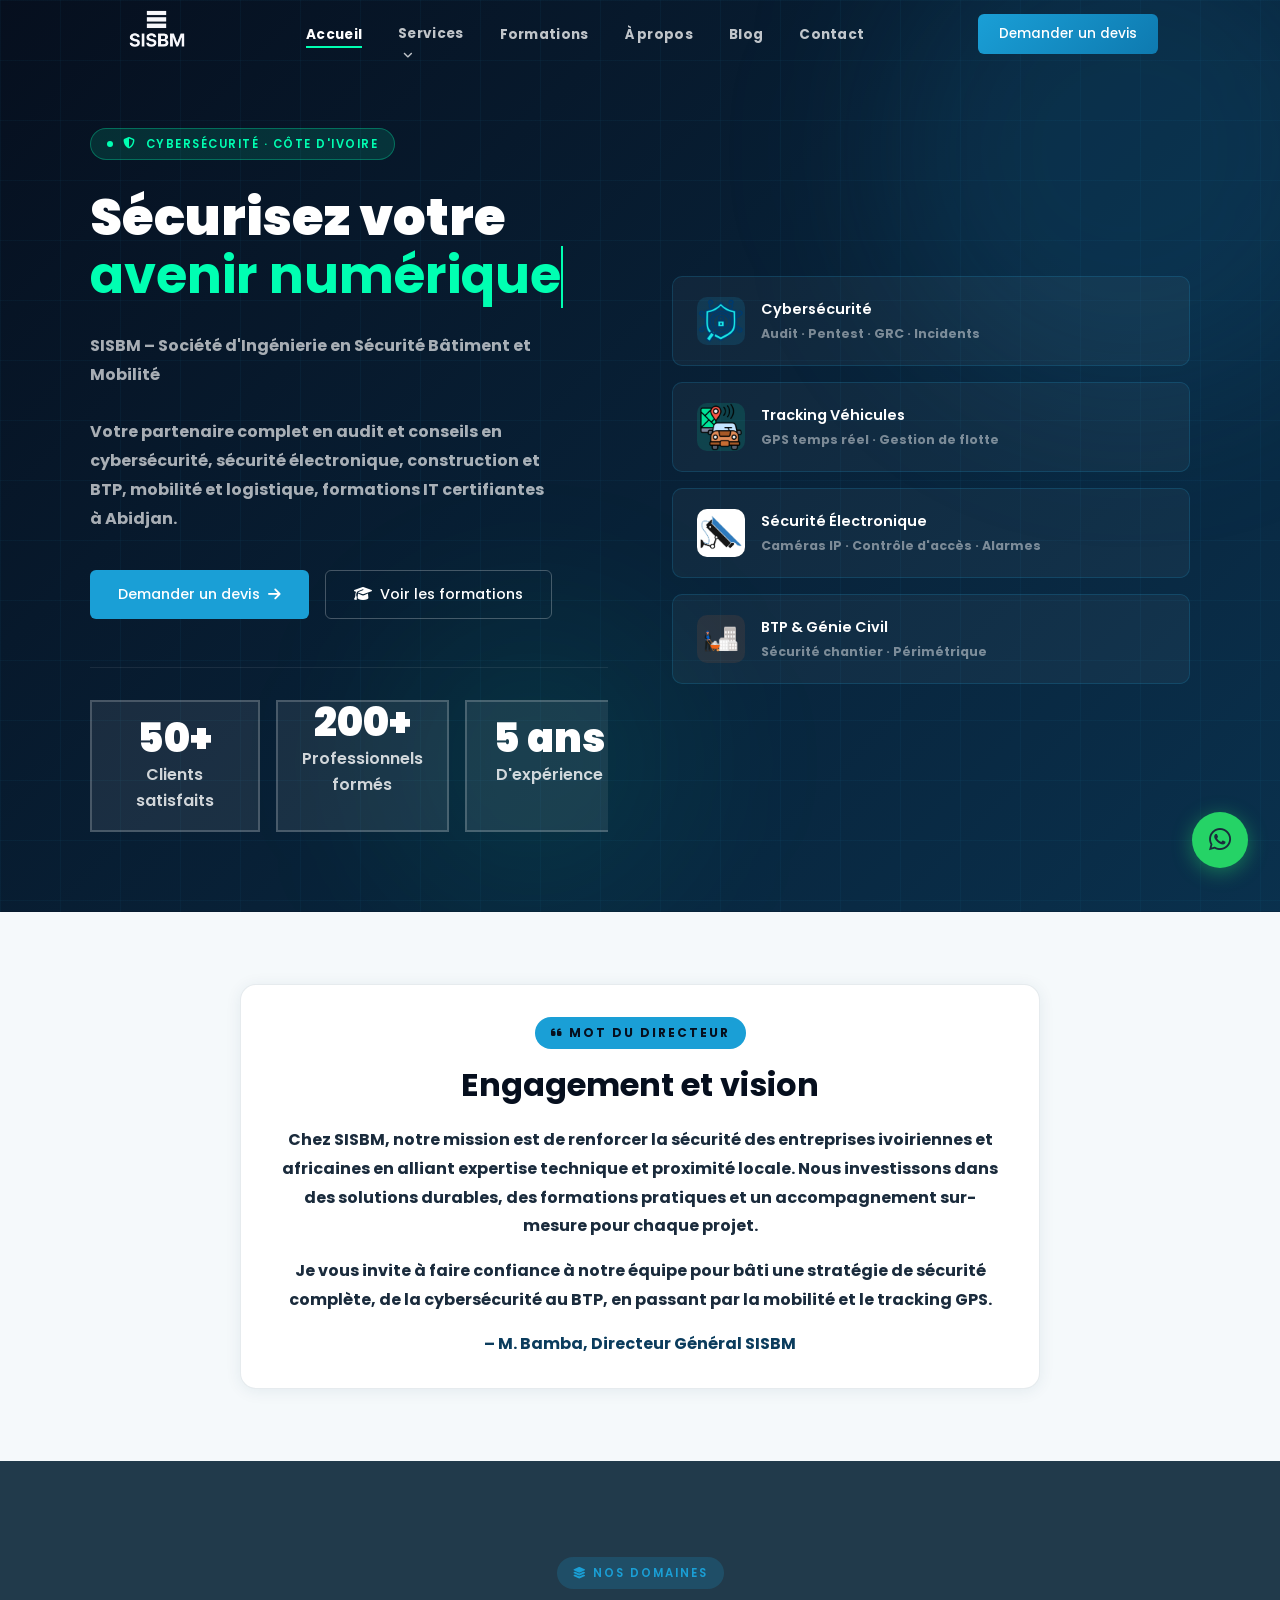
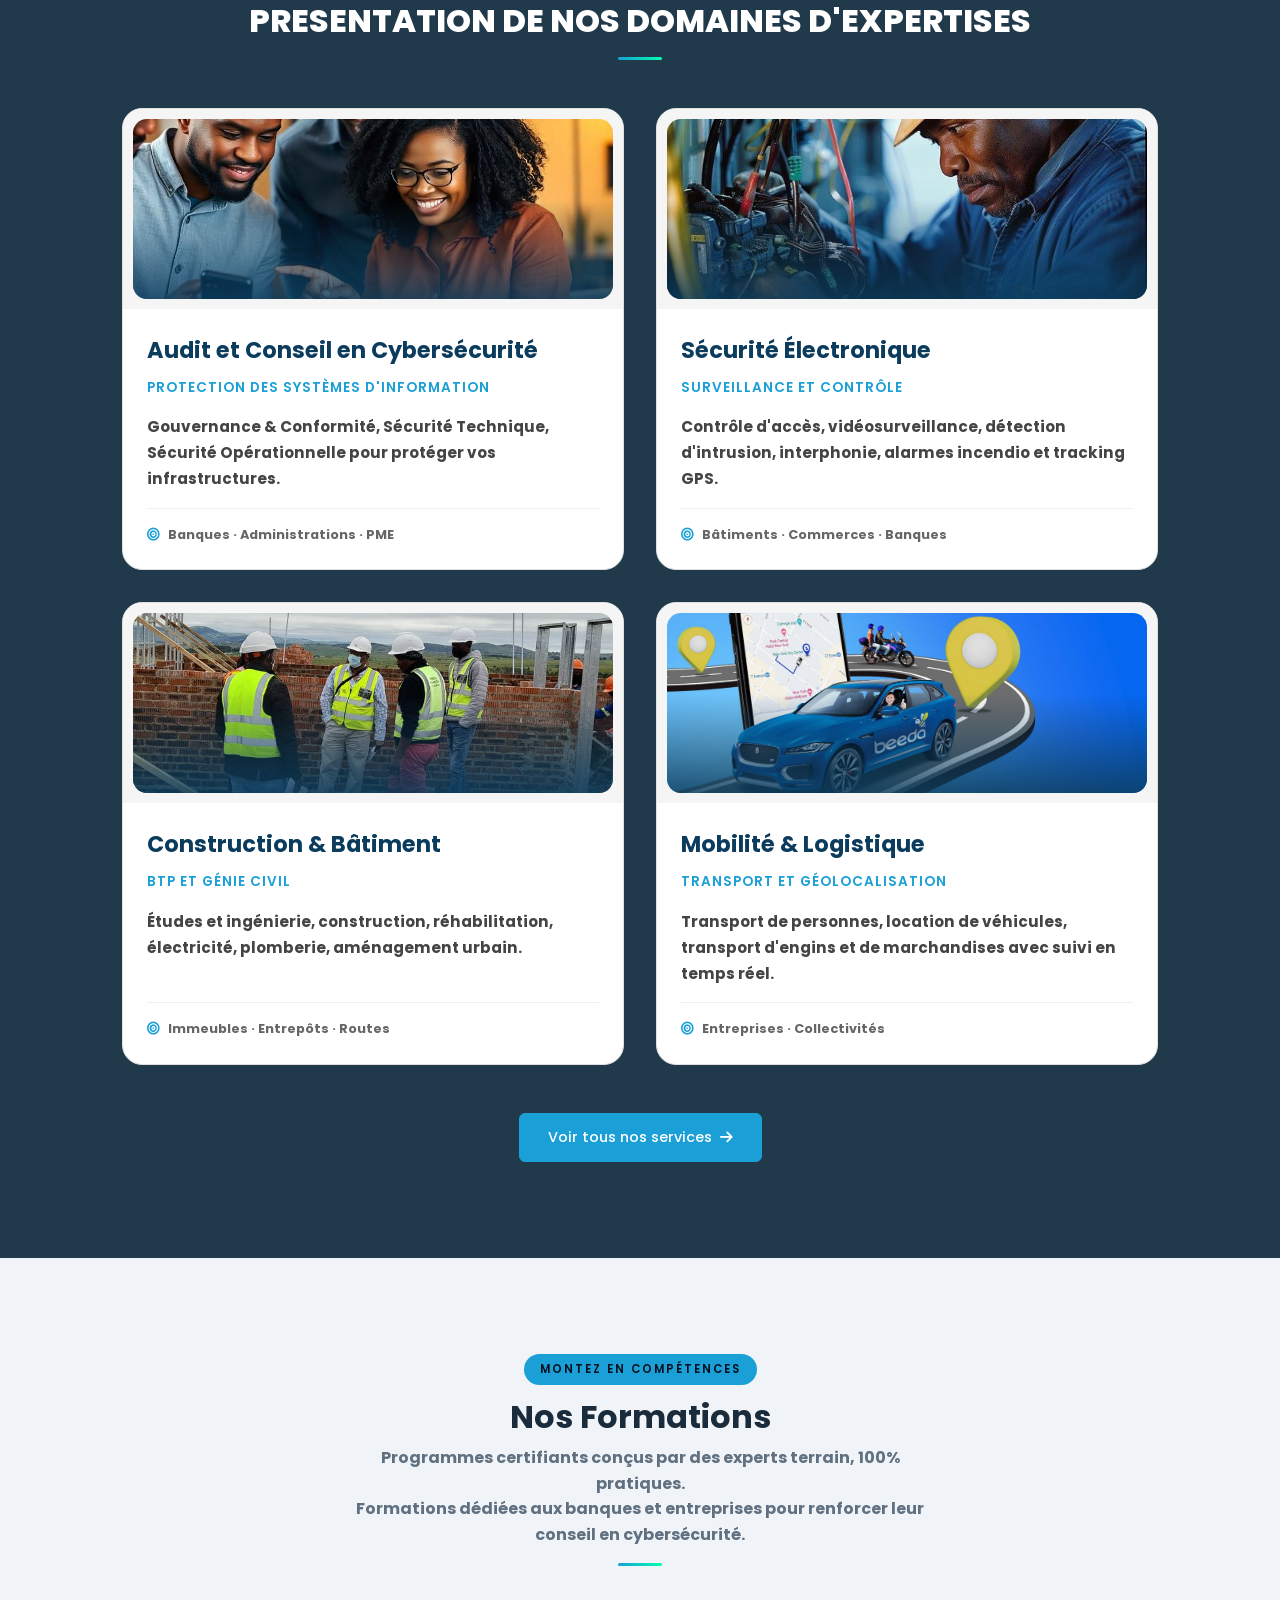
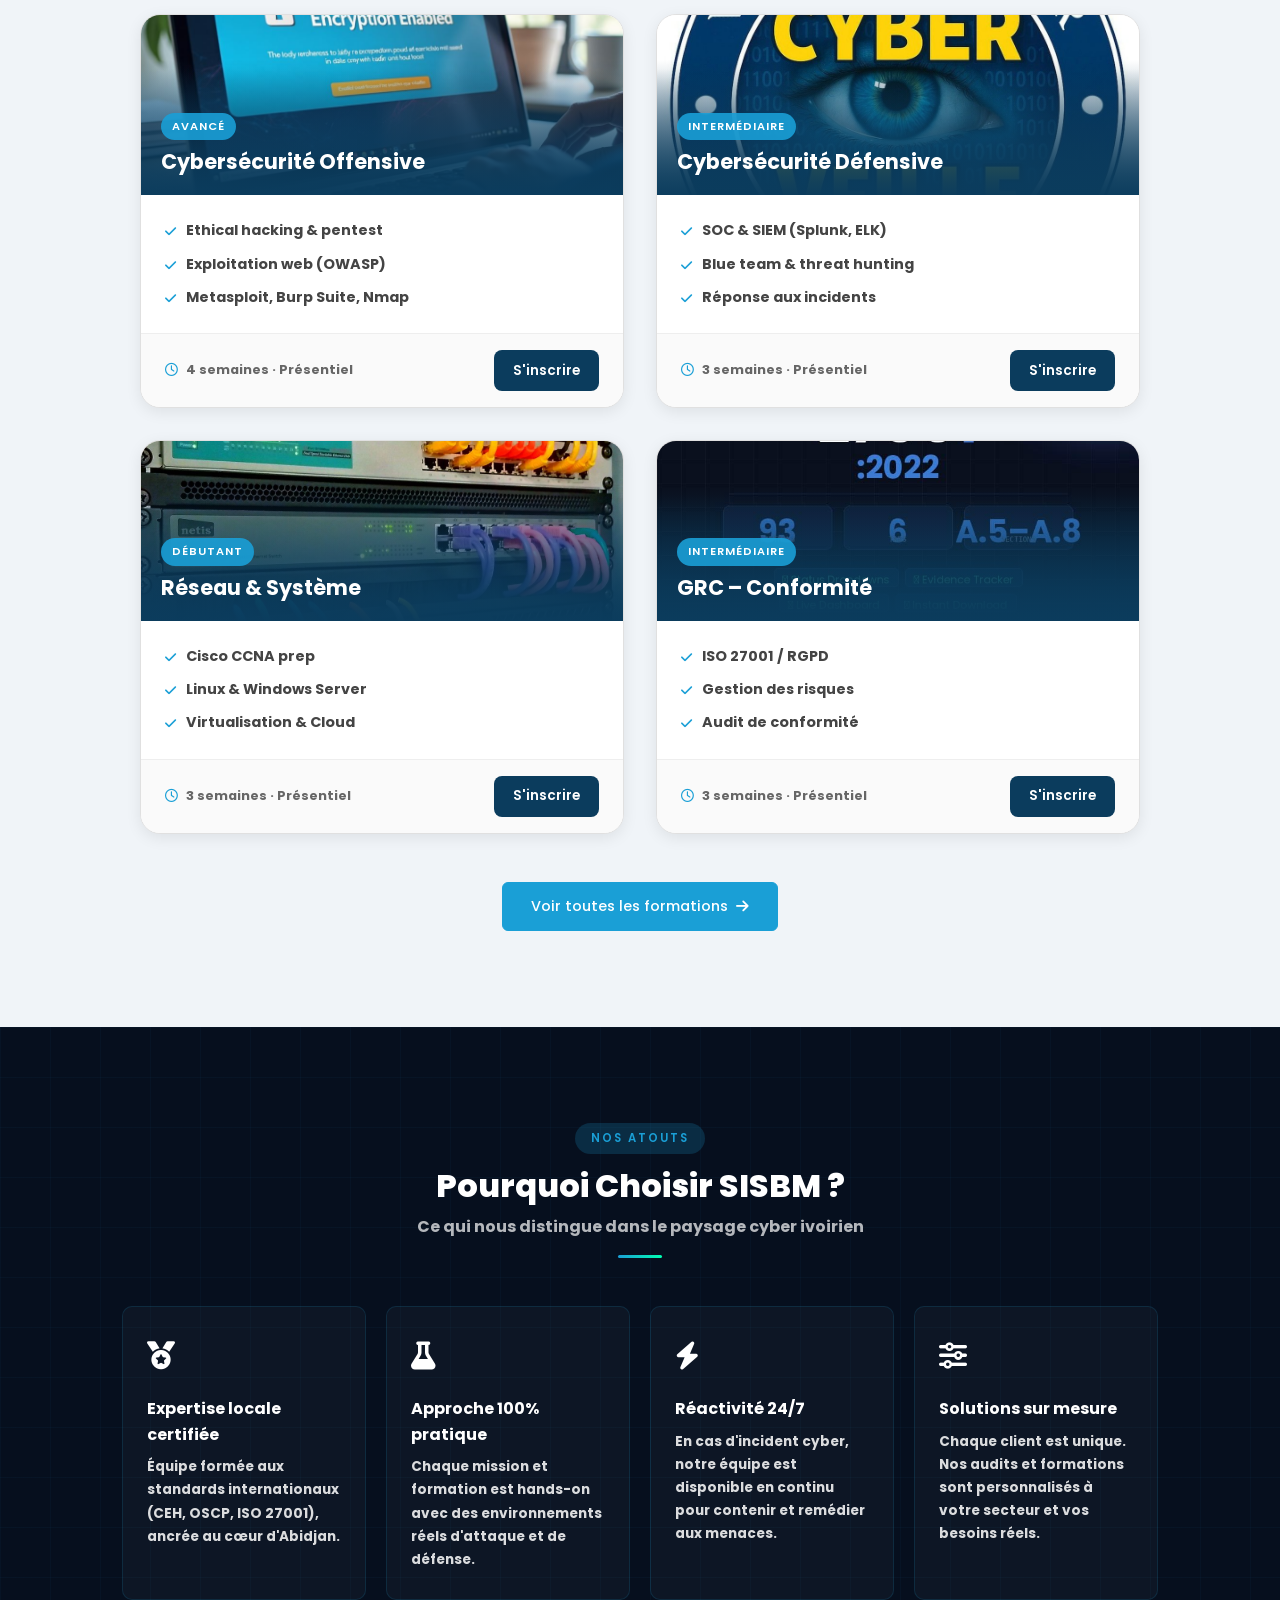
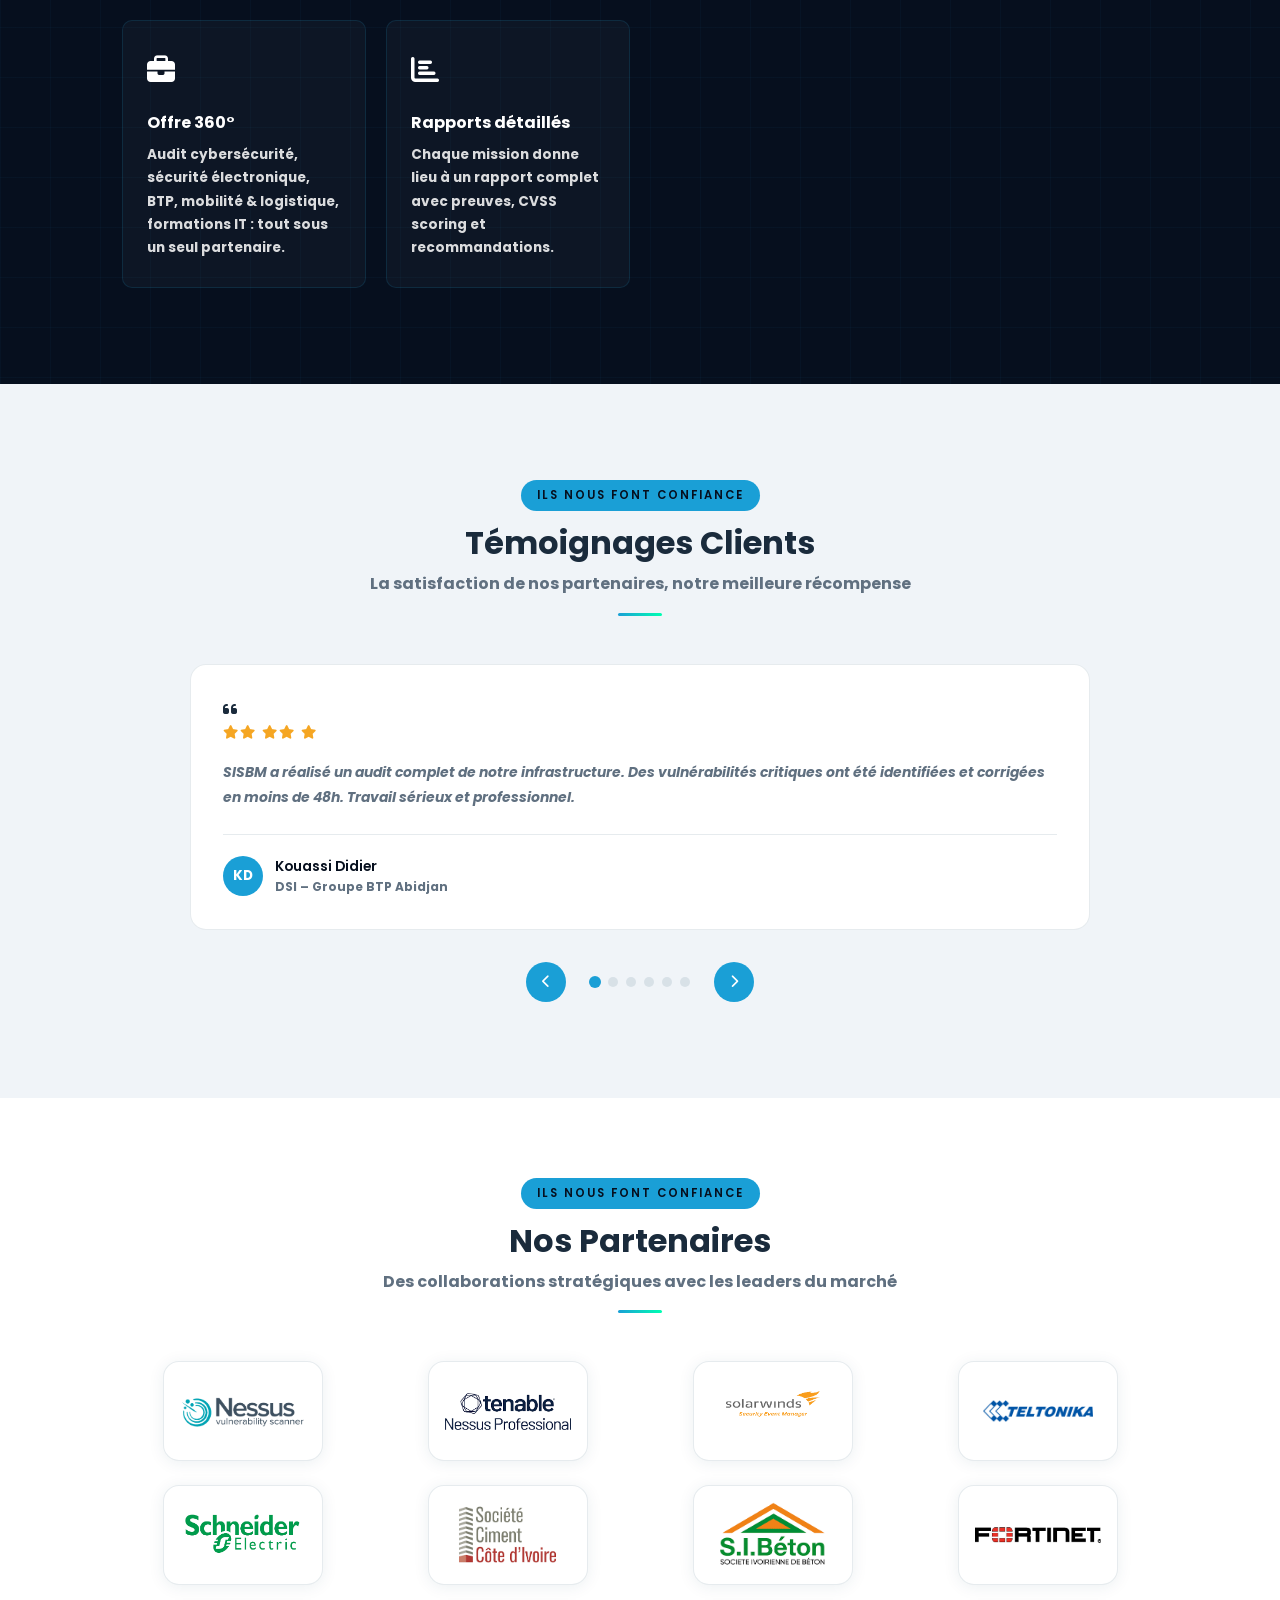
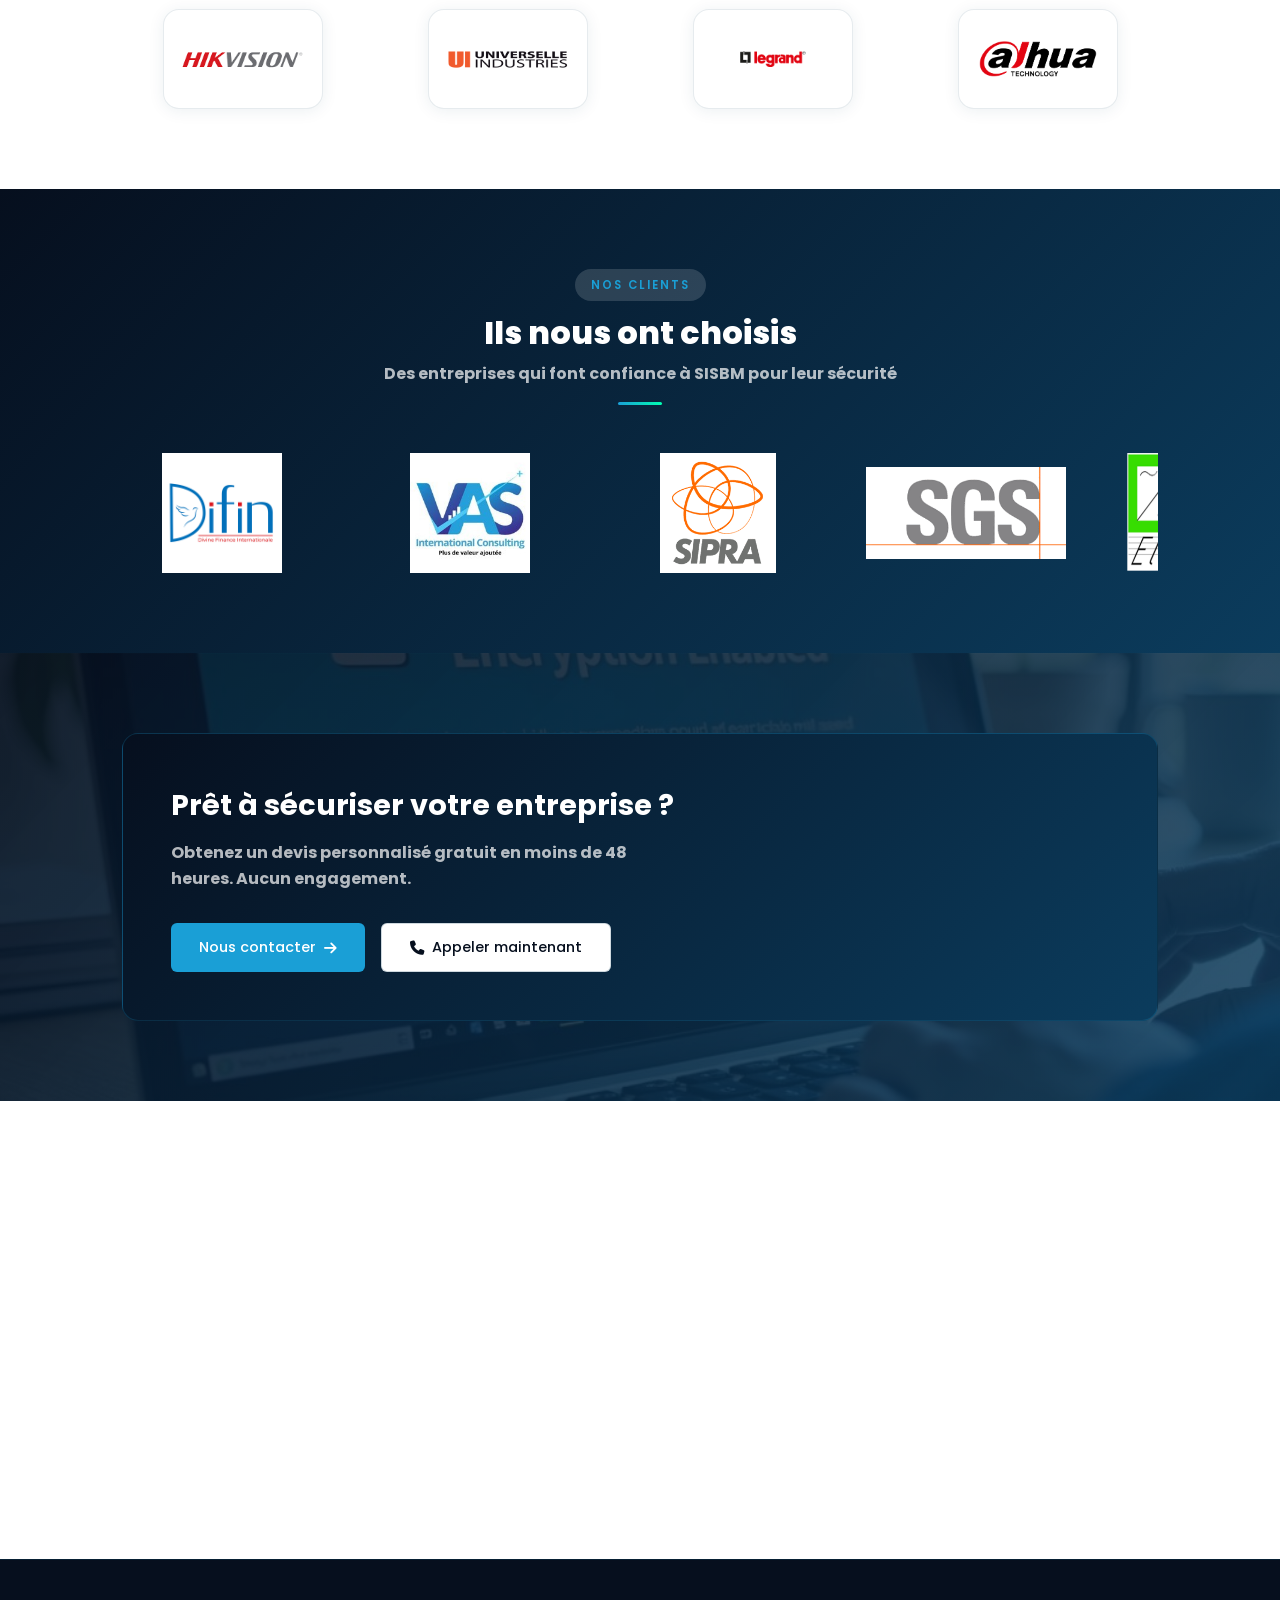
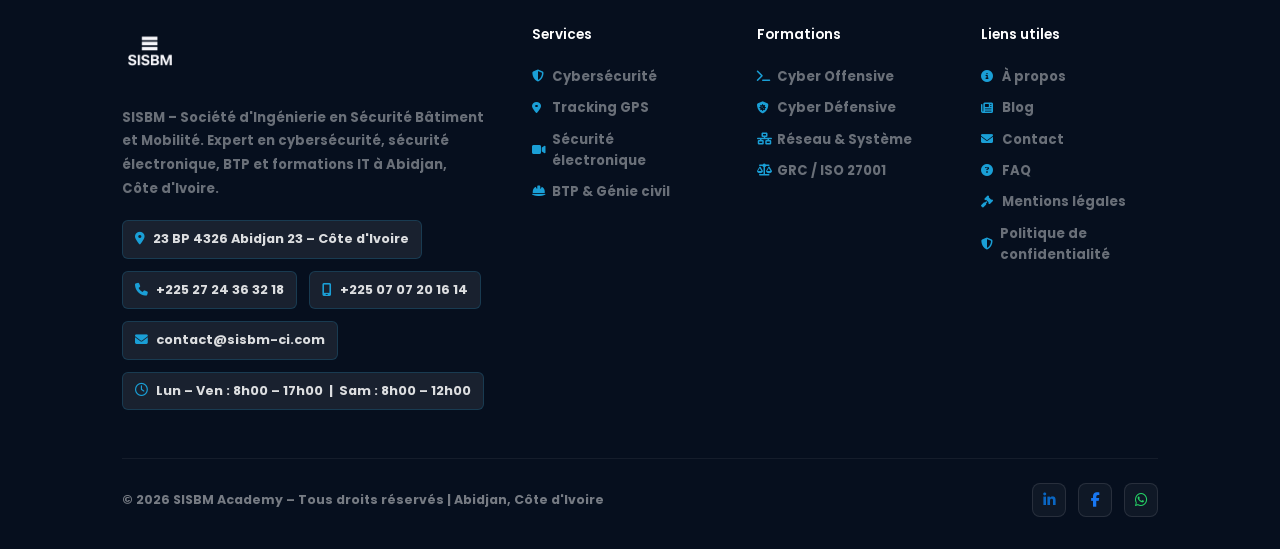
==== index.html @ 96042ab5 "mise a jour temporaire" ====
<!DOCTYPE html>
<html lang="fr">
<head>
  <meta charset="UTF-8" />
  <meta name="viewport" content="width=device-width, initial-scale=1.0" />

  <title>SISBM Academy – Cybersécurité & Formations IT | Abidjan, Côte d'Ivoire</title>
  <meta name="description" content="SISBM - Société d'ingénierie en sécurité bâtiment et mobilité. Cybersécurité, sécurité électronique, audit, BTP, mobilité & logistique, tracking GPS, formations IT à Abidjan." />
  <meta name="keywords" content="cybersécurité Côte d'Ivoire, audit cybersécurité Abidjan, formation pentest, tracking GPS Abidjan" />
  <meta name="author" content="SISBM Academy" />
  <meta property="og:title" content="SISBM Academy – Cybersécurité & Formations IT" />
  <meta property="og:description" content="SISBM - Société d'ingénierie en sécurité bâtiment et mobilité." />
  <meta property="og:type" content="website" />
  <meta property="og:url" content="https://sisbm.ci" />

  <!-- Fonts -->
  <link rel="preconnect" href="https://fonts.googleapis.com" />
  <link rel="preconnect" href="https://fonts.gstatic.com" crossorigin />
  <link href="https://fonts.googleapis.com/css2?family=Poppins:wght@300;400;500;600;700&display=swap" rel="stylesheet" />

  <!-- Font Awesome 6 -->
  <link rel="stylesheet" href="https://cdnjs.cloudflare.com/ajax/libs/font-awesome/6.5.1/css/all.min.css" />

  <!-- CSS -->
  <link rel="stylesheet" href="css/index.css" />
  <link rel="stylesheet" href="css/services.css" />
  <link rel="icon" type="image/png" href="images/logorech.jpg" />
</head>
<body>

  <!-- ══════════════ LOADER ══════════════ -->
  <div id="loader">
    <div class="loader-content">
      <div class="loader-logo">
        <img src="images/logo.png" alt="SISBM Academy Logo" />
      </div>
      <div class="loader-spinner"></div>
      <p>Chargement en cours...</p>
    </div>
  </div>

  <!-- ══════════════ NAVBAR ══════════════ -->
  <nav id="navbar" role="navigation" aria-label="Navigation principale">
    <div class="nav-inner">
      <a href="index.html" class="logo">
        <img src="images/logo.png" alt="SISBM Academy Logo" style="height:70px;width:auto;" />
      </a>

      <ul class="nav-links" id="nav-menu">
        <li><a href="index.html" class="active">Accueil</a></li>
        <li class="dropdown">
          <a href="service-cybersecurite.html">Services</a>
          <ul class="dropdown-menu">
            <li><span class="dropdown-section-title">Nos Domaines</span></li>
            <li><a href="service-cybersecurite.html"><i class="fa-solid fa-shield-halved"></i> Audit & Conseil Cybersécurité</a></li>
            <li><a href="services.html#electronique"><i class="fa-solid fa-video"></i> Sécurité Électronique</a></li>
            <li><a href="services.html#btp"><i class="fa-solid fa-helmet-safety"></i> Construction & BTP</a></li>
            <li><a href="services.html#mobilite"><i class="fa-solid fa-truck"></i> Mobilité & Logistique</a></li>
          </ul>
        </li>
        <li><a href="formations.html">Formations</a></li>
        <li><a href="apropos.html">À propos</a></li>
        <li><a href="blog.html">Blog</a></li>
        <li><a href="contact.html">Contact</a></li>
      </ul>

      <a href="contact.html#contact-form" class="nav-cta">Demander un devis</a>

      <button class="nav-hamburger" aria-label="Menu" aria-expanded="false" aria-controls="nav-menu">
        <span></span><span></span><span></span>
      </button>
    </div>
  </nav>

  <!-- ══════════════ HERO ══════════════ -->
  <section id="hero">
    <div class="hero-bg">
      <div class="hero-grid"></div>
      <div class="orb orb-1"></div>
      <div class="orb orb-2"></div>
    </div>

    <div class="hero-content">
      <div class="hero-left">
        <div class="hero-eyebrow">
          <i class="fa-solid fa-shield-halved"></i>
          Cybersécurité · Côte d'Ivoire
        </div>

        <h1 class="hero-title">
          Sécurisez votre<br />
          <span class="highlight" id="typewriter-text">avenir numérique</span>
        </h1>

        <p class="hero-desc">
          <strong>SISBM – Société d'Ingénierie en Sécurité Bâtiment et Mobilité</strong><br><br>
          Votre partenaire complet en audit et conseils en cybersécurité, sécurité électronique, construction et BTP, mobilité et logistique, formations IT certifiantes à Abidjan.
        </p>

        <div class="hero-actions">
          <a href="contact.html#contact-form" class="btn btn-primary">
            Demander un devis <i class="fa-solid fa-arrow-right"></i>
          </a>
          <a href="formations.html" class="btn btn-ghost">
            <i class="fa-solid fa-graduation-cap"></i> Voir les formations
          </a>
        </div>

        <div class="hero-stats">
          <div class="stat-item">
            <span class="stat-num" data-count="50" data-suffix="+">0+</span>
            <span class="stat-label">Clients satisfaits</span>
          </div>
          <div class="stat-item">
            <span class="stat-num" data-count="200" data-suffix="+">0+</span>
            <span class="stat-label">Professionnels formés</span>
          </div>
          <div class="stat-item">
            <span class="stat-num" data-count="5" data-suffix=" ans">0 ans</span>
            <span class="stat-label">D'expérience</span>
          </div>
        </div>
      </div>

      <!-- Cartes services -->
      <div class="hero-right">
        <a href="service-cybersecurite.html" class="hero-card">
          <div class="hc-icon hc-cyber">
            <img src="images/cybersecurité.png" alt="Cybersécurité" style="width:100%;height:100%;object-fit:cover;border-radius:10px;" />
          </div>
          <div class="hc-text">
            <h4>Cybersécurité</h4>
            <p>Audit · Pentest · GRC · Incidents</p>
          </div>
          <i class="fa-solid fa-chevron-right hc-arrow"></i>
        </a>
        <a href="services.html#tracking" class="hero-card">
          <div class="hc-icon hc-track">
            <img src="images/vehicle.png" alt="Tracking Véhicules" style="width:100%;height:100%;object-fit:cover;border-radius:10px;" />
          </div>
          <div class="hc-text">
            <h4>Tracking Véhicules</h4>
            <p>GPS temps réel · Gestion de flotte</p>
          </div>
          <i class="fa-solid fa-chevron-right hc-arrow"></i>
        </a>
        <a href="services.html#electronique" class="hero-card">
          <div class="hc-icon hc-elec">
            <img src="images/videosurveillance.jpg" alt="Sécurité Électronique" style="width:100%;height:100%;object-fit:cover;border-radius:10px;" />
          </div>
          <div class="hc-text">
            <h4>Sécurité Électronique</h4>
            <p>Caméras IP · Contrôle d'accès · Alarmes</p>
          </div>
          <i class="fa-solid fa-chevron-right hc-arrow"></i>
        </a>
        <a href="services.html#btp" class="hero-card">
          <div class="hc-icon hc-btp">
            <img src="images/btp.png" alt="BTP & Génie Civil" style="width:100%;height:100%;object-fit:cover;border-radius:10px;" />
          </div>
          <div class="hc-text">
            <h4>BTP & Génie Civil</h4>
            <p>Sécurité chantier · Périmétrique</p>
          </div>
          <i class="fa-solid fa-chevron-right hc-arrow"></i>
        </a>
      </div>
    </div>
  </section>

  <!-- ══════════════ MOT DU DIRECTEUR ══════════════ -->
  <section id="director-note">
    <div class="container director-grid">
      <div class="director-text" data-aos>
        <span class="tag">
          <i class="fa-solid fa-quote-left"></i> Mot du Directeur
        </span>
        <h2>Engagement et vision</h2>
        <p>Chez SISBM, notre mission est de renforcer la sécurité des entreprises ivoiriennes et africaines en alliant expertise technique et proximité locale. Nous investissons dans des solutions durables, des formations pratiques et un accompagnement sur-mesure pour chaque projet.</p>
        <p>Je vous invite à faire confiance à notre équipe pour bâti une stratégie de sécurité complète, de la cybersécurité au BTP, en passant par la mobilité et le tracking GPS.</p>
        <strong>– M. Bamba, Directeur Général SISBM</strong>
      </div>
    </div>
  </section>

  <!-- ══════════════ NOS DOMAINES D'EXPERTISES ══════════════ -->
  <section id="expertises">
    <video class="expertises-video-bg" autoplay muted loop playsinline>
      <source src="images/video.mp4" type="video/mp4" />
    </video>
    <div class="expertises-overlay"></div>

    <div class="container">
      <div class="section-header" data-aos>
        <span class="tag light-tag"><i class="fa-solid fa-layer-group"></i> Nos domaines</span>
        <h2 class="light">PRESENTATION DE NOS DOMAINES D'EXPERTISES</h2>
        <div class="accent-bar"></div>
      </div>

      <div class="expertises-grid">
        
        <!-- Carte 1: Cybersécurité -->
        <a href="service-cybersecurite.html#cybersec" class="expertise-card" data-aos data-aos-delay="100">
          <div class="ec-image-wrap">
            <img src="images/audit & consieil.jpg" alt="Cybersécurité" class="ec-image" />
            <div class="ec-overlay"></div>
            <div class="ec-link-icon"><i class="fa-solid fa-arrow-right"></i></div>
          </div>
          <div class="ec-content">
            <h3 class="ec-title">Audit et Conseil en Cybersécurité</h3>
            <span class="ec-subtitle">Protection des systèmes d'information</span>
            <p class="ec-desc">Gouvernance & Conformité, Sécurité Technique, Sécurité Opérationnelle pour protéger vos infrastructures.</p>
            <div class="ec-targets"><i class="fa-solid fa-bullseye"></i> Banques · Administrations · PME</div>
          </div>
        </a>

        <!-- Carte 2: Sécurité Électronique -->
        <a href="services.html#electronique" class="expertise-card" data-aos data-aos-delay="150">
          <div class="ec-image-wrap">
            <img src="images/electronique se.jpg" alt="Sécurité Électronique" class="ec-image" />
            <div class="ec-overlay"></div>
            <div class="ec-link-icon"><i class="fa-solid fa-arrow-right"></i></div>
          </div>
          <div class="ec-content">
            <h3 class="ec-title">Sécurité Électronique</h3>
            <span class="ec-subtitle">Surveillance et contrôle</span>
            <p class="ec-desc">Contrôle d'accès, vidéosurveillance, détection d'intrusion, interphonie, alarmes incendio et tracking GPS.</p>
            <div class="ec-targets"><i class="fa-solid fa-bullseye"></i> Bâtiments · Commerces · Banques</div>
          </div>
        </a>

        <!-- Carte 3: Construction & Bâtiment -->
        <a href="services.html#btp" class="expertise-card" data-aos data-aos-delay="200">
          <div class="ec-image-wrap">
            <img src="images/batiment.jpg" alt="Construction & Bâtiment" class="ec-image" />
            <div class="ec-overlay"></div>
            <div class="ec-link-icon"><i class="fa-solid fa-arrow-right"></i></div>
          </div>
          <div class="ec-content">
            <h3 class="ec-title">Construction & Bâtiment</h3>
            <span class="ec-subtitle">BTP et Génie civil</span>
            <p class="ec-desc">Études et ingénierie, construction, réhabilitation, électricité, plomberie, aménagement urbain.</p>
            <div class="ec-targets"><i class="fa-solid fa-bullseye"></i> Immeubles · Entrepôts · Routes</div>
          </div>
        </a>

        <!-- Carte 4: Mobilité & Logistique -->
        <a href="services.html#mobilite" class="expertise-card" data-aos data-aos-delay="250">
          <div class="ec-image-wrap">
            <img src="images/cps sec.jpg" alt="Mobilité & Logistique" class="ec-image" />
            <div class="ec-overlay"></div>
            <div class="ec-link-icon"><i class="fa-solid fa-arrow-right"></i></div>
          </div>
          <div class="ec-content">
            <h3 class="ec-title">Mobilité & Logistique</h3>
            <span class="ec-subtitle">Transport et géolocalisation</span>
            <p class="ec-desc">Transport de personnes, location de véhicules, transport d'engins et de marchandises avec suivi en temps réel.</p>
            <div class="ec-targets"><i class="fa-solid fa-bullseye"></i> Entreprises · Collectivités</div>
          </div>
        </a>

      </div>

      <div class="section-cta" data-aos>
        <a href="services.html" class="btn btn-outline-cyan">
          Voir tous nos services <i class="fa-solid fa-arrow-right"></i>
        </a>
      </div>
    </div>
  </section>

  <!-- ══════════════ FORMATIONS APERÇU ══════════════ -->
  <section id="formations-apercu">
    <div class="container">
      <div class="section-header" data-aos>
        <span class="tag">Montez en compétences</span>
        <h2>Nos Formations</h2>
        <p>Programmes certifiants conçus par des experts terrain, 100% pratiques.</p>
        <p>Formations dédiées aux banques et entreprises pour renforcer leur conseil en cybersécurité.</p>
        <div class="accent-bar"></div>
      </div>

      <div class="formations-grid">

        <a href="formations.html#cyber-off" class="formation-card" data-aos data-aos-delay="100">
          <div class="f-header">
            <img src="images/Cybersécurité Offensive.jpg" alt="Cybersécurité Offensive" />
            <div class="f-header-overlay"></div>
            <div class="f-header-content">
              <span class="f-level">Avancé</span>
              <h3>Cybersécurité Offensive</h3>
            </div>
          </div>
          <div class="f-body">
            <ul>
              <li>Ethical hacking & pentest</li>
              <li>Exploitation web (OWASP)</li>
              <li>Metasploit, Burp Suite, Nmap</li>
            </ul>
          </div>
          <div class="f-footer">
            <div class="f-duration"><i class="fa-regular fa-clock"></i> 4 semaines · Présentiel</div>
            <span class="f-btn">S'inscrire</span>
          </div>
        </a>

        <a href="formations.html#cyber-def" class="formation-card" data-aos data-aos-delay="150">
          <div class="f-header">
            <img src="images/cybersécurité defensive.jpg" alt="Cybersécurité Défensive" />
            <div class="f-header-overlay"></div>
            <div class="f-header-content">
              <span class="f-level">Intermédiaire</span>
              <h3>Cybersécurité Défensive</h3>
            </div>
          </div>
          <div class="f-body">
            <ul>
              <li>SOC & SIEM (Splunk, ELK)</li>
              <li>Blue team & threat hunting</li>
              <li>Réponse aux incidents</li>
            </ul>
          </div>
          <div class="f-footer">
            <div class="f-duration"><i class="fa-regular fa-clock"></i> 3 semaines · Présentiel</div>
            <span class="f-btn">S'inscrire</span>
          </div>
        </a>

        <a href="formations.html#reseau" class="formation-card" data-aos data-aos-delay="200">
          <div class="f-header">
            <img src="images/reseau system.jpg" alt="Réseau & Système" />
            <div class="f-header-overlay"></div>
            <div class="f-header-content">
              <span class="f-level">Débutant</span>
              <h3>Réseau & Système</h3>
            </div>
          </div>
          <div class="f-body">
            <ul>
              <li>Cisco CCNA prep</li>
              <li>Linux & Windows Server</li>
              <li>Virtualisation & Cloud</li>
            </ul>
          </div>
          <div class="f-footer">
            <div class="f-duration"><i class="fa-regular fa-clock"></i> 3 semaines · Présentiel</div>
            <span class="f-btn">S'inscrire</span>
          </div>
        </a>

        <a href="formations.html#grc" class="formation-card" data-aos data-aos-delay="250">
          <div class="f-header">
            <img src="images/grc-conformité.jpg" alt="GRC – Conformité" />
            <div class="f-header-overlay"></div>
            <div class="f-header-content">
              <span class="f-level">Intermédiaire</span>
              <h3>GRC – Conformité</h3>
            </div>
          </div>
          <div class="f-body">
            <ul>
              <li>ISO 27001 / RGPD</li>
              <li>Gestion des risques</li>
              <li>Audit de conformité</li>
            </ul>
          </div>
          <div class="f-footer">
            <div class="f-duration"><i class="fa-regular fa-clock"></i> 3 semaines · Présentiel</div>
            <span class="f-btn">S'inscrire</span>
          </div>
        </a>

      </div>

      <div class="section-cta" data-aos>
        <a href="formations.html" class="btn btn-outline-cyan">
          Voir toutes les formations <i class="fa-solid fa-arrow-right"></i>
        </a>
      </div>
    </div>
  </section>

  <!-- ══════════════ POURQUOI NOUS ══════════════ -->
  <section id="why">
    <div class="container">
      <div class="section-header" data-aos>
        <span class="tag light-tag">Nos atouts</span>
        <h2 class="light">Pourquoi Choisir SISBM ?</h2>
        <p class="light">Ce qui nous distingue dans le paysage cyber ivoirien</p>
        <div class="accent-bar"></div>
      </div>

      <div class="why-grid">
        <div class="why-card" data-aos data-aos-delay="100">
          <div class="why-icon"><i class="fa-solid fa-medal"></i></div>
          <h4>Expertise locale certifiée</h4>
          <p>Équipe formée aux standards internationaux (CEH, OSCP, ISO 27001), ancrée au cœur d'Abidjan.</p>
        </div>
        <div class="why-card" data-aos data-aos-delay="200">
          <div class="why-icon"><i class="fa-solid fa-flask"></i></div>
          <h4>Approche 100% pratique</h4>
          <p>Chaque mission et formation est hands-on avec des environnements réels d'attaque et de défense.</p>
        </div>
        <div class="why-card" data-aos data-aos-delay="300">
          <div class="why-icon"><i class="fa-solid fa-bolt"></i></div>
          <h4>Réactivité 24/7</h4>
          <p>En cas d'incident cyber, notre équipe est disponible en continu pour contenir et remédier aux menaces.</p>
        </div>
        <div class="why-card" data-aos data-aos-delay="400">
          <div class="why-icon"><i class="fa-solid fa-sliders"></i></div>
          <h4>Solutions sur mesure</h4>
          <p>Chaque client est unique. Nos audits et formations sont personnalisés à votre secteur et vos besoins réels.</p>
        </div>
        <div class="why-card" data-aos data-aos-delay="100">
          <div class="why-icon"><i class="fa-solid fa-briefcase"></i></div>
          <h4>Offre 360°</h4>
          <p>Audit cybersécurité, sécurité électronique, BTP, mobilité & logistique, formations IT : tout sous un seul partenaire.</p>
        </div>
        <div class="why-card" data-aos data-aos-delay="200">
          <div class="why-icon"><i class="fa-solid fa-chart-bar"></i></div>
          <h4>Rapports détaillés</h4>
          <p>Chaque mission donne lieu à un rapport complet avec preuves, CVSS scoring et recommandations.</p>
        </div>
      </div>
    </div>
  </section>

  <!-- ══════════════ TÉMOIGNAGES ══════════════ -->
  <section id="testimonials">
    <div class="container">
      <div class="section-header" data-aos>
        <span class="tag">Ils nous font confiance</span>
        <h2>Témoignages Clients</h2>
        <p>La satisfaction de nos partenaires, notre meilleure récompense</p>
        <div class="accent-bar"></div>
      </div>

      <div class="testi-carousel">
        <div class="testi-track">

          <div class="testi-card">
            <i class="fa-solid fa-quote-left quote-icon"></i>
            <div class="stars">
              <i class="fa-solid fa-star"></i><i class="fa-solid fa-star"></i>
              <i class="fa-solid fa-star"></i><i class="fa-solid fa-star"></i>
              <i class="fa-solid fa-star"></i>
            </div>
            <p class="testi-text">SISBM a réalisé un audit complet de notre infrastructure. Des vulnérabilités critiques ont été identifiées et corrigées en moins de 48h. Travail sérieux et professionnel.</p>
            <div class="testi-author">
              <div class="testi-avatar">KD</div>
              <div>
                <div class="testi-name">Kouassi Didier</div>
                <div class="testi-role">DSI – Groupe BTP Abidjan</div>
              </div>
            </div>
          </div>

          <div class="testi-card">
            <i class="fa-solid fa-quote-left quote-icon"></i>
            <div class="stars">
              <i class="fa-solid fa-star"></i><i class="fa-solid fa-star"></i>
              <i class="fa-solid fa-star"></i><i class="fa-solid fa-star"></i>
              <i class="fa-solid fa-star"></i>
            </div>
            <p class="testi-text">La formation pentest m'a donné toutes les bases pour décrocher mon premier poste en sécurité offensive. Les labs pratiques sont vraiment à la hauteur.</p>
            <div class="testi-author">
              <div class="testi-avatar">AF</div>
              <div>
                <div class="testi-name">Aminata Fofana</div>
                <div class="testi-role">Ingénieure Sécurité – Telecom CI</div>
              </div>
            </div>
          </div>

          <div class="testi-card">
            <i class="fa-solid fa-quote-left quote-icon"></i>
            <div class="stars">
              <i class="fa-solid fa-star"></i><i class="fa-solid fa-star"></i>
              <i class="fa-solid fa-star"></i><i class="fa-solid fa-star"></i>
              <i class="fa-solid fa-star"></i>
            </div>
            <p class="testi-text">Le système GPS pour notre flotte de 30 camions nous a permis de réduire les coûts carburant de 18% dès le premier mois. Installation rapide, interface simple.</p>
            <div class="testi-author">
              <div class="testi-avatar">MK</div>
              <div>
                <div class="testi-name">Moussa Koné</div>
                <div class="testi-role">DG – Transport & Logistique CI</div>
              </div>
            </div>
          </div>

          <div class="testi-card">
            <i class="fa-solid fa-quote-left quote-icon"></i>
            <div class="stars">
              <i class="fa-solid fa-star"></i><i class="fa-solid fa-star"></i>
              <i class="fa-solid fa-star"></i><i class="fa-solid fa-star"></i>
              <i class="fa-solid fa-star"></i>
            </div>
            <p class="testi-text">Après l'installation du système de vidéosurveillance, nous avons réduit les incidents de vol de 85%. Le suivi à distance nous donne une totale tranquillité.</p>
            <div class="testi-author">
              <div class="testi-avatar">EB</div>
              <div>
                <div class="testi-name">Eric Bohi</div>
                <div class="testi-role">Directeur – Entrepôt Plateau</div>
              </div>
            </div>
          </div>

          <div class="testi-card">
            <i class="fa-solid fa-quote-left quote-icon"></i>
            <div class="stars">
              <i class="fa-solid fa-star"></i><i class="fa-solid fa-star"></i>
              <i class="fa-solid fa-star"></i><i class="fa-solid fa-star"></i>
              <i class="fa-solid fa-star"></i>
            </div>
            <p class="testi-text">Formation exceptionnelle sur la gestion des risques informatiques. Le formateur était très expérimenté et les cas pratiques étaient adaptés au contexte africain.</p>
            <div class="testi-author">
              <div class="testi-avatar">SN</div>
              <div>
                <div class="testi-name">Sandra N'guessan</div>
                <div class="testi-role">RSSI – Banque Atlantique CI</div>
              </div>
            </div>
          </div>

          <div class="testi-card">
            <i class="fa-solid fa-quote-left quote-icon"></i>
            <div class="stars">
              <i class="fa-solid fa-star"></i><i class="fa-solid fa-star"></i>
              <i class="fa-solid fa-star"></i><i class="fa-solid fa-star"></i>
              <i class="fa-solid fa-star"></i>
            </div>
            <p class="testi-text">Le système de contrôle d'accès biométrique a transformé la gestion de nos locaux. Fini les clés perdues, tout est traceable et sécurisé.</p>
            <div class="testi-author">
              <div class="testi-avatar">AK</div>
              <div>
                <div class="testi-name">Alphonse Kouassi</div>
                <div class="testi-role">Responsable IT – Cabinet Expert</div>
              </div>
            </div>
          </div>

        </div>

        <div class="testi-controls">
          <button class="testi-btn testi-prev"><i class="fa-solid fa-chevron-left"></i></button>
          <div class="testi-dots">
            <button class="testi-dot active" data-index="0"></button>
            <button class="testi-dot" data-index="1"></button>
            <button class="testi-dot" data-index="2"></button>
            <button class="testi-dot" data-index="3"></button>
            <button class="testi-dot" data-index="4"></button>
            <button class="testi-dot" data-index="5"></button>
          </div>
          <button class="testi-btn testi-next"><i class="fa-solid fa-chevron-right"></i></button>
        </div>
      </div>
    </div>
  </section>

  <!-- ══════════════ PARTENAIRES (Grille animée) ══════════════ -->
  <section id="partners">
    <div class="container">
      <div class="section-header" data-aos>
        <span class="tag">Ils nous font confiance</span>
        <h2>Nos Partenaires</h2>
        <p>Des collaborations stratégiques avec les leaders du marché</p>
        <div class="accent-bar"></div>
      </div>
      
      <div class="partners-grid">
        <div class="partner-card" data-aos data-aos-delay="100">
          <img src="images/partenaire1.png" alt="Partenaire" />
        </div>
        <div class="partner-card" data-aos data-aos-delay="150">
          <img src="images/partenaire3.png" alt="Partenaire" />
        </div>
        <div class="partner-card" data-aos data-aos-delay="200">
          <img src="images/partenaire 4.png" alt="Partenaire" />
        </div>
        <div class="partner-card" data-aos data-aos-delay="250">
          <img src="images/partenaire 5.png" alt="Partenaire" />
        </div>
        <div class="partner-card" data-aos data-aos-delay="300">
          <img src="images/partenaire 7.png" alt="Partenaire" />
        </div>
        <div class="partner-card" data-aos data-aos-delay="350">
          <img src="images/partenaire 9.png" alt="Partenaire" />
        </div>
        <div class="partner-card" data-aos data-aos-delay="400">
          <img src="images/partenaire 10.png" alt="Partenaire" />
        </div>
        <div class="partner-card" data-aos data-aos-delay="450">
          <img src="images/partenaire13.jpg" alt="Partenaire" />
        </div>
        <div class="partner-card" data-aos data-aos-delay="450">
          <img src="images/patenaire4.png" alt="Partenaire" />
        </div>
        <div class="partner-card" data-aos data-aos-delay="450">
          <img src="images/patenaire 8.png" alt="Partenaire" />
        </div>
        <div class="partner-card" data-aos data-aos-delay="450">
          <img src="images/paartenaire6.png" alt="Partenaire" />
        </div>
         <div class="partner-card" data-aos data-aos-delay="450">
          <img src="images/Dahua-Logo-PNG.png" alt="Partenaire" />
        </div>
      </div>
    </div>
  </section>

  <!-- ══════════════ CLIENTS (Grille animée) ══════════════ -->
  <section id="clients">
    <div class="container">
      <div class="section-header" data-aos>
        <span class="tag light-tag">Nos clients</span>
        <h2 class="light">Ils nous ont choisis</h2>
        <p class="light">Des entreprises qui font confiance à SISBM pour leur sécurité</p>
        <div class="accent-bar"></div>
      </div>
      
      <div class="clients-scroll-wrapper">
        <div class="clients-scroll-track">
          <!-- Ensemble 1 -->
          <div class="client-item" data-aos data-aos-delay="100">
            <img src="images/client 1.png" alt="Client" />
          </div>
          <div class="client-item" data-aos data-aos-delay="150">
            <img src="images/client 2.jpg" alt="Client" />
          </div>
          <div class="client-item" data-aos data-aos-delay="200">
            <img src="images/client 3.png" alt="Client" />
          </div>
          <div class="client-item" data-aos data-aos-delay="250">
            <img src="images/client4.png" alt="Client" />
          </div>
          <div class="client-item" data-aos data-aos-delay="300">
            <img src="images/client 5.png" alt="Client" />
          </div>
          <div class="client-item" data-aos data-aos-delay="350">
            <img src="images/client 6.png" alt="Client" />
          </div>
          <!-- Ensemble 2 (doublon pour boucle infinie) -->
          <div class="client-item" data-aos data-aos-delay="400">
            <img src="images/client 1.png" alt="Client" />
          </div>
          <div class="client-item" data-aos data-aos-delay="450">
            <img src="images/client 2.jpg" alt="Client" />
          </div>
          <div class="client-item" data-aos data-aos-delay="500">
            <img src="images/client 3.png" alt="Client" />
          </div>
          <div class="client-item" data-aos data-aos-delay="550">
            <img src="images/client4.png" alt="Client" />
          </div>
          <div class="client-item" data-aos data-aos-delay="600">
            <img src="images/client 5.png" alt="Client" />
          </div>
          <div class="client-item" data-aos data-aos-delay="650">
            <img src="images/client 6.png" alt="Client" />
          </div>
        </div>
      </div>
    </div>
  </section>

  <!-- ══════════════ CTA CONTACT ══════════════ -->
  <section id="cta-contact">
    <div class="container">
      <div class="cta-box" data-aos>
        <div class="cta-box-text">
          <h2>Prêt à sécuriser votre entreprise ?</h2>
          <p>Obtenez un devis personnalisé gratuit en moins de 48 heures. Aucun engagement.</p>
        </div>
        <div class="cta-box-actions">
          <a href="contact.html#contact-form" class="btn btn-primary">
            Nous contacter <i class="fa-solid fa-arrow-right"></i>
          </a>
          <a href="tel:+2250720161466" class="btn btn-ghost-dark">
            <i class="fa-solid fa-phone"></i> Appeler maintenant
          </a>
        </div>
      </div>
    </div>
  </section>

  <!-- ══════════════ CARTE LOCALISATION ══════════════ -->
  <section id="localisation">
    <div class="map-full">
      <iframe 
        src="https://www.google.com/maps/embed?pb=!1m18!1m12!1m3!1d3972.5523800354854!2d-4.075959889076914!3d5.332279794623945!2m3!1f0!2f0!3f0!3m2!1i1024!2i768!4f13.1!3m3!1m2!1s0xfc1c1d6bfd566ab%3A0x738b65d8621bee28!2sCarrefour%20SAGUIDIBA!5e0!3m2!1sfr!2sci!4v1774537306174!5m2!1sfr!2sci" 
        width="100%" 
        height="450" 
        style="border:0;" 
        allowfullscreen="" 
        loading="lazy" 
        referrerpolicy="no-referrer-when-downgrade">
      </iframe>
    </div>
  </section>

 
<!-- ══════════════ FOOTER ══════════════ -->
<footer id="footer">
  <div class="container">
    <div class="footer-grid">

      <div class="footer-brand">
        <a href="index.html" class="footer-logo">
          <img src="images/logo.png" alt="SISBM Academy Logo" style="height:56px;width:auto;" />
        </a>
        <p>SISBM – Société d'Ingénierie en Sécurité Bâtiment et Mobilité. Expert en cybersécurité, sécurité électronique, BTP et formations IT à Abidjan, Côte d'Ivoire.</p>
        <div class="footer-contact-info">
          <div class="fci-item">
            <i class="fa-solid fa-location-dot"></i>
            <span>23 BP 4326 Abidjan 23 – Côte d'Ivoire</span>
          </div>
          <div class="fci-item">
            <i class="fa-solid fa-phone"></i>
            <a href="tel:+2252724363218">+225 27 24 36 32 18</a>
          </div>
          <div class="fci-item">
            <i class="fa-solid fa-mobile-screen"></i>
            <a href="tel:+22507201614">+225 07 07 20 16 14</a>
          </div>
          <div class="fci-item">
            <i class="fa-solid fa-envelope"></i>
            <a href="mailto:contact@sisbm-ci.com">contact@sisbm-ci.com</a>
          </div>
          <div class="fci-item">
            <i class="fa-regular fa-clock"></i>
            <span>Lun – Ven : 8h00 – 17h00 &nbsp;|&nbsp; Sam : 8h00 – 12h00</span>
          </div>
        </div>
      </div>

      <div class="footer-col">
        <h4>Services</h4>
        <ul>
          <li><a href="service-cybersecurite.html"><i class="fa-solid fa-shield-halved"></i> Cybersécurité</a></li>
          <li><a href="services.html#tracking"><i class="fa-solid fa-location-dot"></i> Tracking GPS</a></li>
          <li><a href="services.html#electronique"><i class="fa-solid fa-video"></i> Sécurité électronique</a></li>
          <li><a href="services.html#btp"><i class="fa-solid fa-helmet-safety"></i> BTP & Génie civil</a></li>
        </ul>
      </div>

      <div class="footer-col">
        <h4>Formations</h4>
        <ul>
          <li><a href="formations.html#cyber-off"><i class="fa-solid fa-terminal"></i> Cyber Offensive</a></li>
          <li><a href="formations.html#cyber-def"><i class="fa-solid fa-shield-virus"></i> Cyber Défensive</a></li>
          <li><a href="formations.html#reseau"><i class="fa-solid fa-network-wired"></i> Réseau & Système</a></li>
          <li><a href="formations.html#grc"><i class="fa-solid fa-scale-balanced"></i> GRC / ISO 27001</a></li>
        </ul>
      </div>

      <div class="footer-col">
        <h4>Liens utiles</h4>
        <ul>
          <li><a href="apropos.html"><i class="fa-solid fa-circle-info"></i> À propos</a></li>
          <li><a href="blog.html"><i class="fa-solid fa-newspaper"></i> Blog</a></li>
          <li><a href="contact.html"><i class="fa-solid fa-envelope"></i> Contact</a></li>
          <li><a href="contact.html#faq"><i class="fa-solid fa-circle-question"></i> FAQ</a></li>
          <li><a href="mentions-legales.html"><i class="fa-solid fa-gavel"></i> Mentions légales</a></li>
          <li><a href="politique-confidentialite.html"><i class="fa-solid fa-shield-halved"></i> Politique de confidentialité</a></li>
        </ul>
      </div>

    </div>

    <div class="footer-bottom">
      <p>© 2026 SISBM Academy – Tous droits réservés | Abidjan, Côte d'Ivoire</p>
      <div class="footer-social">
        <a href="https://www.linkedin.com/company/sisbm-academy" class="social-btn social-linkedin" aria-label="LinkedIn" title="LinkedIn" target="_blank">
          <i class="fa-brands fa-linkedin-in"></i>
        </a>
        <a href="https://www.facebook.com/search/top/?q=sisbm" class="social-btn social-facebook" aria-label="Facebook" title="Facebook" target="_blank">
          <i class="fa-brands fa-facebook-f"></i>
        </a>
        <a href="https://wa.me/2250556059740" class="social-btn social-whatsapp" aria-label="WhatsApp" title="WhatsApp" target="_blank">
          <i class="fa-brands fa-whatsapp"></i>
        </a>
      </div>
    </div>
  </div>
</footer>

  <!-- Bouton WhatsApp flottant -->
  <a href="https://wa.me/2250556059740?text=Bonjour%20SISBM%2C%20je%20souhaite%20des%20informations%20sur%20vos%20services."
     class="wa-float" id="wa-float" target="_blank" aria-label="Contacter sur WhatsApp">
    <i class="fa-brands fa-whatsapp"></i>
  </a>

  <script src="js/index.js"></script>
</body>
</html>
---- css/index.css ----
/* ── RESET & VARIABLES ── */
*, *::before, *::after { box-sizing: border-box; margin: 0; padding: 0; }

:root {
  --navy:       #060F1E;
  --navy-mid:   #0B1F3A;
  --blue:       #0B3C5D;
  --cyan:       #1A9FD6;
  --cyan-light: #4BB8E8;
  --green:      #00FFB2;
  --green-dim:  rgba(0,255,178,0.12);
  --white:      #FFFFFF;
  --gray-bg:    #F0F4F8;
  --text:       #1A2B3C;
  --muted:      #607080;
  --border:     rgba(11,60,93,0.1);

  --font-d: 'Poppins', sans-serif;
  --font-b: 'Poppins', sans-serif;
  --r-sm: 6px; --r-md: 10px; --r-lg: 16px;
  --tr: 0.25s ease;
  --shadow: 0 2px 16px rgba(11,60,93,0.08);
  --shadow-h: 0 8px 32px rgba(11,60,93,0.14);
}
*{
  font-family: poppins, sans-serif;
  font-weight: 700;
}

html { scroll-behavior: smooth; overflow-x: hidden; max-width: 100vw; }
body { font-family: var(--font-b); color: var(--text); background: var(--white); overflow-x: hidden; line-height: 1.6; max-width: 100vw; }
a { text-decoration: none; color: inherit; }
ul { list-style: none; }
button { cursor: pointer; font-family: var(--font-b); }

.container { max-width: 1100px; margin: 0 auto; padding: 0 2rem; }

/* Corrections mobile */
@media (max-width: 640px) {
  html, body { overflow-x: hidden; max-width: 100vw; }
  .container { padding: 0 1rem; width: 100%; box-sizing: border-box; max-width: 100vw; }
  section { width: 100%; overflow-x: hidden; max-width: 100vw; }
  * { max-width: 100vw; box-sizing: border-box; }
}

/* ── LOADER ── */
#loader {
  position: fixed;
  top: 0;
  left: 0;
  width: 100%;
  height: 100%;
  background: linear-gradient(135deg, var(--navy) 0%, var(--blue) 100%);
  display: flex;
  justify-content: center;
  align-items: center;
  z-index: 9999;
  transition: opacity 0.5s ease, visibility 0.5s ease;
}

.loader-content {
  text-align: center;
  color: white;
}

.loader-logo img {
  width: 120px;
  height: auto;
  margin-bottom: 2rem;
  animation: logo-grow 1.5s ease-out forwards;
}

@keyframes logo-grow {
  0% { transform: scale(0.5); opacity: 0; }
  50% { transform: scale(1.5); opacity: 1; }
  100% { transform: scale(1); opacity: 1; }
}

.loader-spinner {
  width: 50px;
  height: 50px;
  border: 4px solid rgba(255, 255, 255, 0.3);
  border-top: 4px solid var(--cyan);
  border-radius: 50%;
  animation: spin 1s linear infinite;
  margin: 0 auto 1.5rem;
}

#loader p {
  font-size: 1.1rem;
  font-weight: 500;
  margin: 0;
}

@keyframes spin {
  0% { transform: rotate(0deg); }
  100% { transform: rotate(360deg); }
}

@keyframes pulse {
  0%, 100% { opacity: 1; }
  50% { opacity: 0.7; }
}

#loader.hidden {
  opacity: 0;
  visibility: hidden;
}

/* ── BOUTONS ── */
.btn {
  display: inline-flex; align-items: center; gap: 0.5rem;
  padding: 0.75rem 1.75rem; border-radius: var(--r-sm);
  font-size: 0.9rem; font-weight: 500; border: none; transition: var(--tr);
  cursor: pointer;
}
.btn-primary { background: var(--cyan); color: white; }
.btn-primary:hover { background: var(--cyan-light); transform: translateY(-2px); box-shadow: 0 6px 20px rgba(26,159,214,0.35); }
.btn-ghost { background: transparent; color: white; border: 1px solid rgba(255,255,255,0.25); }
.btn-ghost:hover { border-color: var(--green); color: var(--green); transform: translateY(-2px); }
.btn-outline-cyan { background: var(--cyan); color: white; border: 1px solid var(--cyan); }
.btn-outline-cyan:hover { background: white; color: var(--cyan); }
.btn-ghost-dark { background: white; color: var(--navy); border: 1px solid rgba(11,60,93,0.2); }
.btn-ghost-dark:hover { border-color: var(--navy); background: var(--navy); color: white; }

/* ── SECTION COMMUNE ── */
.section-header { text-align: center; margin-bottom: 3.5rem; }
.section-header .tag {
  display: inline-block; font-size: 0.72rem; letter-spacing: 2px;
  text-transform: uppercase; color: var(--cyan); font-weight: 600; margin-bottom: 0.75rem;
}
.section-header .light-tag { color: rgba(0,255,178,0.8); }
.section-header h2 {
  font-family: var(--font-d); font-size: clamp(1.4rem, 3vw, 1.9rem);
  font-weight: 700; color: var(--navy); margin-bottom: 0.75rem; line-height: 1.25;
}
.section-header h2.light { color: var(--white); }
.section-header p { color: var(--muted); font-size: 0.95rem; max-width: 520px; margin: 0 auto; }
.section-header p.light { color: rgba(255,255,255,0.55); }
.accent-bar { width: 44px; height: 3px; background: linear-gradient(90deg, var(--cyan), var(--green)); margin: 1rem auto 0; border-radius: 2px; }
.section-cta { text-align: center; margin-top: 3rem; }

/* ── TYPEWRITER EFFECT ── */
#typewriter-text {
  display: inline-block;
  position: relative;
  color: var(--green);
  min-height: 1.2em;
}
#typewriter-text::after {
  content: '';
  position: absolute;
  right: -2px;
  height: 1.2em;
  border-right: 2px solid var(--green);
  animation: blink-cursor 0.7s infinite;
}
@keyframes blink-cursor {
  0%, 50% { border-color: var(--green); }
  51%, 100% { border-color: transparent; }
}

/* ── NAVBAR ── */
#navbar {
  position: fixed; top: 0; left: 0; right: 0; z-index: 1000;
  height: 68px; display: flex; align-items: center;
  background: transparent; transition: background 0.3s, box-shadow 0.3s;
}
#navbar.scrolled {
  background: rgba(6,15,30,0.96); backdrop-filter: blur(12px);
  box-shadow: 0 1px 0 rgba(26,159,214,0.2);
}
.nav-inner {
  width: 100%; max-width: 1100px; margin: 0 auto; padding: 0 2rem;
  display: flex; align-items: center; justify-content: space-between;
}
.logo { font-family: var(--font-d); font-size: 1.25rem; font-weight: 900; color: white; letter-spacing: 3px; }
.logo-dot { color: var(--green); }
.nav-links { display: flex; align-items: center; gap: 2.25rem; }

/* ── DROPDOWN MENU ── */
.nav-links li { position: relative; }
.nav-links .dropdown > a { display: flex; align-items: center; gap: 0.4rem; cursor: pointer; }
.nav-links .dropdown > a::after { content: '\f107'; font-family: 'Font Awesome 6 Free'; font-weight: 900; font-size: 0.7rem; margin-left: 0.3rem; transition: transform 0.3s; }
.nav-links .dropdown:hover > a::after { transform: rotate(180deg); }

.nav-links .dropdown-menu {
  position: absolute; top: 100%; left: 50%; transform: translateX(-50%);
  background: rgba(6,15,30,0.98); backdrop-filter: blur(12px);
  min-width: 220px; padding: 0.75rem 0; border-radius: 8px;
  border: 1px solid rgba(26,159,214,0.2); box-shadow: 0 8px 24px rgba(0,0,0,0.4);
  opacity: 0; visibility: hidden; transition: all 0.3s ease; z-index: 999;
}
.nav-links .dropdown:hover .dropdown-menu { opacity: 1; visibility: visible; top: calc(100% + 8px); }

.nav-links .dropdown-menu li { padding: 0; }
.nav-links .dropdown-menu a {
  display: block; padding: 0.65rem 1.25rem; font-size: 0.8rem;
  color: rgba(255,255,255,0.75); border-left: 3px solid transparent;
  transition: all 0.3s ease;
}
.nav-links .dropdown-menu a:hover { color: white; background: rgba(26,159,214,0.15); border-left-color: var(--cyan); padding-left: 1.5rem; }

/* ── DROPDOWN SECTION TITLES ── */
.dropdown-section-title {
  display: block; padding: 0.5rem 1.25rem; font-size: 0.65rem;
  text-transform: uppercase; letter-spacing: 1.5px; color: var(--cyan);
  font-weight: 700; border-bottom: 1px solid rgba(26,159,214,0.2); margin-bottom: 0.5rem;
}

.nav-links a {
  font-size: 0.85rem; color: rgba(255,255,255,0.75); letter-spacing: 0.3px;
  transition: color var(--tr); position: relative;
}
.nav-links a::after {
  content: ''; position: absolute; left: 0; bottom: -4px;
  width: 0; height: 2px; background: var(--green); transition: width var(--tr);
}
.nav-links a:hover, .nav-links a.active { color: white; }
.nav-links a:hover::after, .nav-links a.active::after { width: 100%; }
.nav-cta {
  background: linear-gradient(135deg, var(--cyan), #0E7AB0); color: white;
  padding: 0.55rem 1.3rem; border: none; border-radius: var(--r-sm);
  font-size: 0.85rem; font-weight: 500; transition: var(--tr);
}
.nav-cta:hover { transform: translateY(-1px); box-shadow: 0 4px 14px rgba(26,159,214,0.4); }
.nav-hamburger { display: none; flex-direction: column; gap: 5px; background: none; border: none; padding: 4px; cursor: pointer; }
.nav-hamburger span { display: block; width: 24px; height: 2px; background: white; border-radius: 2px; transition: var(--tr); }

/* ── HERO ── */
#hero {
  min-height: 100vh; background: var(--navy);
  display: flex; align-items: center; position: relative;
  overflow: hidden; padding: 8rem 2rem 5rem;
}
.hero-bg { 
  position: absolute; inset: 0; overflow: hidden; pointer-events: none; 
  background: linear-gradient(135deg, rgba(6,15,30,0.85) 0%, rgba(11,60,93,0.75) 100%), url('../images/bginex.jpg') no-repeat;
  background-size: cover;
  background-position: center;
}
.hero-grid {
  position: absolute; inset: 0;
  background-image:
    linear-gradient(rgba(26,159,214,0.05) 1px, transparent 1px),
    linear-gradient(90deg, rgba(26,159,214,0.05) 1px, transparent 1px);
  background-size: 60px 60px;
}
.orb { position: absolute; border-radius: 50%; filter: blur(80px); }
.orb-1 { width: 500px; height: 500px; background: rgba(26,159,214,0.12); top: -100px; right: -100px; }
.orb-2 { width: 300px; height: 300px; background: rgba(0,255,178,0.07); bottom: 0; left: 30%; }

.hero-content {
  position: relative; z-index: 2;
  max-width: 1100px; margin: 0 auto; width: 100%;
  display: grid; grid-template-columns: 1fr 1fr; gap: 4rem; align-items: center;
}

.hero-eyebrow {
  display: inline-flex; align-items: center; gap: 0.6rem;
  background: var(--green-dim); border: 1px solid rgba(0,255,178,0.3);
  color: var(--green); padding: 0.35rem 1rem; border-radius: 20px;
  font-size: 0.72rem; letter-spacing: 1.5px; text-transform: uppercase;
  font-weight: 600; margin-bottom: 1.75rem;
}
.hero-eyebrow::before {
  content: ''; width: 6px; height: 6px; background: var(--green);
  border-radius: 50%; animation: pulse-dot 2s ease-in-out infinite;
}
@keyframes pulse-dot { 0%, 100% { opacity: 1; transform: scale(1); } 50% { opacity: 0.5; transform: scale(0.7); } }

.hero-title {
  font-family: var(--font-d); font-size: clamp(2rem, 4.5vw, 3.2rem);
  font-weight: 900; color: white; line-height: 1.15; margin-bottom: 1.5rem;
}
.hero-title .highlight { color: var(--green); }

.hero-desc {
  color: rgba(255,255,255,0.65); font-size: 1rem; line-height: 1.8;
  margin-bottom: 2.25rem; max-width: 460px;
}

.hero-actions { display: flex; gap: 1rem; flex-wrap: wrap; margin-bottom: 3rem; }

.hero-stats {
  display: flex; gap: 0; border-top: 1px solid rgba(255,255,255,0.08); padding-top: 2rem;
}
.hero-stats {
  display: flex;
  gap: 1rem;
  margin-top: 2rem;
}

.stat-item {
  flex: 1;
  text-align: center;
  background: rgba(255, 255, 255, 0.08);
  padding: 1rem 1.5rem;
  border-radius: 0;
  border: 2px solid rgba(255, 255, 255, 0.2);
}

.stat-item:last-child {
  border-right: 2px solid rgba(255, 255, 255, 0.2);
}

.stat-item:nth-child(2) {
  border-left: 2px solid rgba(255, 255, 255, 0.2);
  border-right: 2px solid rgba(255, 255, 255, 0.2);
}

.stat-item:last-child {
  border-right: none;
  padding-right: 0;
  padding-left: 1.5rem;
}

.stat-item:nth-child(2) {
  padding: 0 1.5rem;
}

.stat-num {
  font-family: var(--font-d);
  font-size: 2.5rem;
  font-weight: 900;
  color: #ffffff !important;
  display: block;
  line-height: 1;
  margin-bottom: 0.3rem;
}

.stat-label {
  font-size: 1rem;
  font-weight: 600;
  color: rgba(255,255,255,0.8);
}

/* Cartes hero droite */
.hero-right { display: flex; flex-direction: column; gap: 1rem; }
.hero-card {
  background: rgba(255,255,255,0.04); border: 1px solid rgba(26,159,214,0.2);
  border-radius: var(--r-md); padding: 1.25rem 1.5rem;
  display: flex; align-items: center; gap: 1rem; transition: var(--tr);
  animation: slide-in-right 0.6s ease both;
  text-decoration: none;
}
.hero-card:hover { background: rgba(26,159,214,0.08); border-color: rgba(26,159,214,0.4); transform: translateX(-4px); }
@keyframes slide-in-right { from { opacity: 0; transform: translateX(30px); } to { opacity: 1; transform: translateX(0); } }
.hero-card:nth-child(1) { animation-delay: 0.2s; }
.hero-card:nth-child(2) { animation-delay: 0.35s; }
.hero-card:nth-child(3) { animation-delay: 0.5s; }
.hero-card:nth-child(4) { animation-delay: 0.65s; }

.hc-icon { width: 48px; height: 48px; border-radius: 10px; display: flex; align-items: center; justify-content: center; font-size: 1.4rem; flex-shrink: 0; }
.hc-cyber { background: rgba(26,159,214,0.15); }
.hc-track { background: rgba(0,255,178,0.12); }
.hc-elec  { background: rgba(245,166,35,0.12); }
.hc-btp   { background: rgba(200,100,50,0.12); }
.hc-text h4 { font-size: 0.9rem; font-weight: 600; color: white; margin-bottom: 0.2rem; }
.hc-text p  { font-size: 0.78rem; color: rgba(255,255,255,0.45); }
.hc-arrow { margin-left: auto; color: var(--cyan); font-size: 1rem; opacity: 0; transition: var(--tr); }
.hero-card:hover .hc-arrow { opacity: 1; transform: translateX(3px); }

/* ── SERVICES APERÇU ── */
#director-note { padding: 4.5rem 0; background: #f5f9fb; margin-top: 0; }
#director-note .director-grid { display: grid; grid-template-columns: 1fr; gap: 0; align-items: center; justify-content: center; }
#director-note .director-text { background: white; border: 1px solid var(--border); border-radius: var(--r-lg); padding: 2rem 2.2rem; box-shadow: var(--shadow); max-width: 800px; margin: 0 auto; text-align: center; }
#director-note .director-text .tag { display: inline-block; font-size: 0.75rem; letter-spacing: 2px; text-transform: uppercase; color: var(--cyan); font-weight: 700; margin-bottom: 0.65rem; }
#director-note .director-text h2 { font-family: var(--font-d); font-size: clamp(1.4rem, 3vw, 2rem); margin-bottom: 1rem; color: var(--navy); }
#director-note .director-text p { color: var(--text); line-height: 1.8; margin-bottom: 1rem; }
#director-note .director-text strong { display: block; margin-top: 1rem; color: var(--blue); }

#services-apercu { padding: 6rem 0; position: relative; overflow: hidden; }

.services-video-bg {
  position: absolute;
  top: 0;
  left: 0;
  width: 100%;
  height: 100%;
  z-index: 0;
}

.services-video-bg video {
  width: 100%;
  height: 100%;
  object-fit: cover;
}

.services-video-overlay {
  position: absolute;
  top: 0;
  left: 0;
  width: 100%;
  height: 100%;
  background: rgba(10, 25, 47, 0.3);
}

#services-apercu .container { position: relative; z-index: 1; }

.services-grid { display: grid; grid-template-columns: repeat(auto-fit, minmax(240px, 1fr)); gap: 1.5rem; }

/* ── NOS DOMAINES D'EXPERTISES ── */
#expertises { padding: 6rem 0; position: relative; overflow: hidden; background: #39393a; margin-top: 0; }

.expertises-video-bg {
  position: absolute;
  top: 0;
  left: 0;
  width: 100%;
  height: 100%;
  object-fit: cover;
  z-index: 0;
  opacity: 0.5;
}

.expertises-video-bg video {
  width: 100%;
  height: 100%;
  object-fit: cover;
}

.expertises-video-bg video {
  width: 100%;
  height: 100%;
  object-fit: cover;
}

.expertises-overlay {
  position: absolute;
  top: 0;
  left: 0;
  width: 100%;
  height: 100%;
  background: rgba(11,60,93,0.5);
  z-index: 1;
  pointer-events: none;
}

#expertises .container { position: relative; z-index: 2; }

.expertises-grid {
  display: grid;
  grid-template-columns: repeat(2, 1fr);
  gap: 2rem;
  max-width: 1100px;
  margin: 0 auto;
}

.expertise-card {
  background: #ffffff;
  border: 1px solid #e0e0e0;
  border-radius: 20px;
  overflow: hidden;
  transition: all 0.4s ease;
  display: flex;
  flex-direction: column;
  text-decoration: none;
}

.expertise-card:hover {
  transform: translateY(-8px);
  border-color: #1a9fd6;
  box-shadow: 0 15px 30px rgba(0,0,0,0.15);
}
.ec-image-wrap {
  position: relative;
  width: 100%;
  height: 200px;
  overflow: hidden;
  padding: 10px;
  box-sizing: border-box;
  background: #f5f5f5;
}
.ec-image {
  width: 100%;
  height: 100%;
  object-fit: cover;
  transition: transform 0.5s ease;
  border-radius: 14px;
}
.expertise-card:hover .ec-image {
  transform: scale(1.1);
}
.ec-overlay {
  position: absolute;
  top: 10px;
  left: 10px;
  right: 10px;
  bottom: 10px;
  background: linear-gradient(180deg, transparent 45%, rgba(11,60,93,0.85) 100%);
  border-radius: 14px;
}

.ec-link-icon {
  position: absolute;
  top: 15px;
  right: 15px;
  width: 40px;
  height: 40px;
  background: rgba(26,159,214,0.9);
  border-radius: 50%;
  display: flex;
  align-items: center;
  justify-content: center;
  color: white;
  font-size: 1.1rem;
  opacity: 0;
  transform: translateY(-10px);
  transition: all 0.3s ease;
}

.expertise-card:hover .ec-link-icon {
  opacity: 1;
  transform: translateY(0);
}

.ec-content {
  padding: 1.5rem;
  flex: 1;
  display: flex;
  flex-direction: column;
}

.ec-title {
  font-family: var(--font-d);
  font-size: 1.4rem;
  font-weight: 700;
  color: #0b3c5d;
  margin-bottom: 0.5rem;
}

.ec-subtitle {
  font-size: 0.85rem;
  color: #1a9fd6;
  font-weight: 600;
  text-transform: uppercase;
  letter-spacing: 1px;
  margin-bottom: 1rem;
}

.ec-desc {
  color: #444444;
  font-size: 0.95rem;
  line-height: 1.7;
  flex: 1;
}

.ec-targets {
  margin-top: 1rem;
  padding-top: 1rem;
  border-top: 1px solid #eeeeee;
  font-size: 0.8rem;
  color: #666666;
}

.ec-targets i {
  color: #1a9fd6;
  margin-right: 5px;
}

@media (max-width: 768px) {
  .expertises-grid {
    grid-template-columns: 1fr;
    gap: 1.5rem;
  }
  .ec-image-wrap {
    height: 180px;
  }
}

.service-card {
  background: white; border-radius: var(--r-lg); padding: 2rem 1.75rem;
  border: 1px solid var(--border); transition: var(--tr);
  position: relative; overflow: hidden; display: block; text-decoration: none;
}
.service-card::before {
  content: ''; position: absolute; top: 0; left: 0; right: 0; height: 3px;
  background: linear-gradient(90deg, var(--cyan), var(--green));
  transform: scaleX(0); transform-origin: left; transition: transform 0.3s ease;
}
.service-card:hover { transform: translateY(-6px); box-shadow: var(--shadow-h); }
.service-card:hover::before { transform: scaleX(1); }

.service-icon-wrap { width: 56px; height: 56px; border-radius: 14px; display: flex; align-items: center; justify-content: center; font-size: 1.6rem; margin-bottom: 1.5rem; }
.si-cyber { background: rgba(11,60,93,0.07); }
.si-track { background: rgba(26,159,214,0.1); }
.si-elec  { background: rgba(0,200,150,0.1); }
.si-btp   { background: rgba(245,166,35,0.1); }

.service-card h3 { font-size: 1.05rem; font-weight: 600; color: var(--navy); margin-bottom: 0.75rem; }
.service-card p { font-size: 0.85rem; color: var(--muted); line-height: 1.7; margin-bottom: 1.25rem; }
.service-tags { display: flex; flex-wrap: wrap; gap: 0.4rem; margin-bottom: 1.25rem; }
.tag-pill { background: var(--gray-bg); color: var(--blue); font-size: 0.72rem; padding: 0.25rem 0.65rem; border-radius: 20px; font-weight: 500; }
.service-link { color: var(--cyan); font-size: 0.83rem; font-weight: 500; display: inline-flex; align-items: center; gap: 0.4rem; transition: gap var(--tr); }
.service-card:hover .service-link { gap: 0.7rem; }

/* ── FORMATIONS APERÇU ── */
#formations-apercu { padding: 6rem 0; background: #f0f4f8; }

.formations-grid { 
  display: grid; 
  grid-template-columns: repeat(2, 1fr); 
  gap: 2rem; 
  max-width: 1000px;
  margin: 0 auto;
}

.formation-card {
  background: #ffffff;
  border: 1px solid #e0e0e0;
  border-radius: 20px;
  overflow: hidden;
  transition: all 0.4s ease;
  display: flex;
  flex-direction: column;
  text-decoration: none;
  box-shadow: 0 4px 15px rgba(0,0,0,0.08);
  animation: fadeInUp 0.6s ease forwards;
  opacity: 0;
}

.formation-card:nth-child(1) { animation-delay: 0.1s; }
.formation-card:nth-child(2) { animation-delay: 0.2s; }
.formation-card:nth-child(3) { animation-delay: 0.3s; }
.formation-card:nth-child(4) { animation-delay: 0.4s; }

@keyframes fadeInUp {
  from {
    opacity: 0;
    transform: translateY(30px);
  }
  to {
    opacity: 1;
    transform: translateY(0);
  }
}

.formation-card:hover {
  transform: translateY(-10px) scale(1.02);
  box-shadow: 0 20px 40px rgba(0,0,0,0.15);
  border-color: #1a9fd6;
}

.f-header {
  padding: 0;
  position: relative;
  overflow: hidden;
  height: 180px;
}

.fh-off, .fh-def, .fh-net, .fh-grc {
  background-size: cover;
  background-position: center;
  background-repeat: no-repeat;
}

.f-header::before {
  content: '';
  position: absolute;
  inset: 0;
  background: linear-gradient(180deg, transparent 30%, rgba(11,60,93,0.9) 100%);
  z-index: 1;
}

.f-header img {
  width: 100%;
  height: 100%;
  object-fit: cover;
  transition: transform 0.5s ease;
}

.formation-card:hover .f-header img {
  transform: scale(1.15);
}

.f-header-content {
  position: absolute;
  bottom: 0;
  left: 0;
  right: 0;
  padding: 1.5rem;
  z-index: 2;
}

.f-level { 
  display: inline-block; 
  background: rgba(26,159,214,0.9);
  color: white; 
  font-size: 0.7rem; 
  letter-spacing: 1px; 
  text-transform: uppercase; 
  padding: 0.3rem 0.7rem; 
  border-radius: 20px; 
  margin-bottom: 0.5rem; 
  font-weight: 600;
}

.f-header h3 { 
  color: white; 
  font-size: 1.3rem; 
  font-weight: 700; 
  line-height: 1.3;
  margin: 0;
}

.f-body { 
  padding: 1.5rem; 
  flex: 1; 
  background: #ffffff;
}

.f-body ul { 
  display: flex; 
  flex-direction: column; 
  gap: 0.6rem; 
  margin: 0;
  padding: 0;
  list-style: none;
}

.f-body li { 
  font-size: 0.9rem; 
  color: #444444; 
  display: flex; 
  align-items: flex-start; 
  gap: 0.6rem;
}

.f-body li::before { 
  content: '\f00c'; 
  font-family: 'Font Awesome 6 Free';
  font-weight: 900;
  color: #1a9fd6; 
  font-size: 0.8rem;
  margin-top: 3px;
}

.f-footer { 
  display: flex; 
  align-items: center; 
  justify-content: space-between; 
  padding: 1rem 1.5rem; 
  border-top: 1px solid #eeeeee;
  background: #fafafa;
}

.f-duration { 
  font-size: 0.8rem; 
  color: #666666;
}

.f-duration i {
  color: #1a9fd6;
  margin-right: 5px;
}

.f-btn { 
  background: #0b3c5d; 
  color: white; 
  border: none; 
  padding: 0.6rem 1.2rem; 
  border-radius: 8px; 
  font-size: 0.85rem; 
  font-weight: 600;
  transition: all 0.3s ease;
}

.formation-card:hover .f-btn { 
  background: #1a9fd6;
}

.f-header-overlay {
  position: absolute;
  inset: 0;
  background: linear-gradient(180deg, transparent 25%, rgba(11,60,93,0.9) 100%);
  z-index: 1;
}

.f-header-content {
  position: absolute;
  bottom: 0;
  left: 0;
  right: 0;
  padding: 1.25rem;
  z-index: 2;
}

@media (max-width: 768px) {
  .formations-grid {
    grid-template-columns: 1fr;
    gap: 1.5rem;
  }
  .f-header {
    height: 150px;
  }
}

/* ── POURQUOI NOUS ── */
#why { padding: 6rem 0; background: var(--navy); position: relative; overflow: hidden; }
#why::before {
  content: ''; position: absolute; inset: 0;
  background-image: linear-gradient(rgba(26,159,214,0.04) 1px, transparent 1px), linear-gradient(90deg, rgba(26,159,214,0.04) 1px, transparent 1px);
  background-size: 50px 50px;
}
.why-grid { display: grid; grid-template-columns: repeat(auto-fit, minmax(200px, 1fr)); gap: 1.25rem; position: relative; z-index: 1; }
.why-card { background: rgba(255,255,255,0.03); border: 1px solid rgba(26,159,214,0.15); border-radius: var(--r-md); padding: 1.75rem 1.5rem; transition: var(--tr); }
.why-card:hover { background: rgba(26,159,214,0.07); border-color: rgba(26,159,214,0.35); transform: translateY(-4px); }
.why-icon { font-size: 1.75rem; margin-bottom: 1rem; display: block; color: #ffffff; }
.why-card h4 { font-size: 1rem; font-weight: 700; color: #ffffff; margin-bottom: 0.5rem; }
.why-card p { font-size: 0.85rem; color: #ffffff; line-height: 1.7; opacity: 0.85; }

/* ── TÉMOIGNAGES ── */
#testimonials { padding: 6rem 0; background: var(--gray-bg); }

.testi-carousel { position: relative; max-width: 900px; margin: 0 auto; overflow: hidden; touch-action: pan-y; }

.testi-track { display: flex; transition: transform 0.5s ease-in-out; }

.testi-card { 
  background: white; border-radius: var(--r-lg); padding: 2rem; border: 1px solid var(--border); 
  position: relative; transition: var(--tr); flex: 0 0 100%; box-sizing: border-box; overflow: hidden;
}
.testi-card:hover { transform: translateY(-4px); box-shadow: var(--shadow-h); }
.quote-mark { font-size: 4rem; line-height: 1; color: var(--cyan); opacity: 0.2; font-family: var(--font-d); position: absolute; top: 1rem; right: 1.5rem; }
.stars { color: #F5A623; font-size: 0.85rem; letter-spacing: 2px; margin-bottom: 1rem; }
.testi-text { font-size: 0.87rem; color: var(--muted); line-height: 1.8; font-style: italic; margin-bottom: 1.5rem; }
.testi-author { display: flex; align-items: center; gap: 0.75rem; border-top: 1px solid var(--border); padding-top: 1.25rem; }
.testi-avatar { width: 40px; height: 40px; border-radius: 50%; background: var(--cyan); color: white; font-weight: 700; font-size: 0.85rem; display: flex; align-items: center; justify-content: center; flex-shrink: 0; }
.testi-name { font-weight: 600; font-size: 0.87rem; color: var(--navy); }
.testi-role { font-size: 0.75rem; color: var(--muted); }

.testi-controls { display: flex; align-items: center; justify-content: center; gap: 1.5rem; margin-top: 2rem; }
.testi-btn { background: var(--cyan); color: white; border: none; width: 40px; height: 40px; border-radius: 50%; cursor: pointer; transition: var(--tr); display: flex; align-items: center; justify-content: center; }
.testi-btn:hover { background: var(--navy); transform: scale(1.1); }
.testi-dots { display: flex; gap: 0.5rem; }
.testi-dot { width: 10px; height: 10px; border-radius: 50%; background: var(--border); border: none; cursor: pointer; transition: var(--tr); }
.testi-dot.active { background: var(--cyan); transform: scale(1.2); }

/* ── PARTENAIRES (Grille animée) ── */
#partners { padding: 5rem 0; background: var(--white); }

.partners-grid {
  display: grid;
  grid-template-columns: repeat(4, 1fr);
  gap: 1.5rem;
  margin-top: 3rem;
  justify-items: center;
  align-items: center;
}

.partner-card {
  background: white;
  border-radius: var(--r-lg);
  padding: 1rem;
  display: flex;
  align-items: center;
  justify-content: center;
  box-shadow: var(--shadow);
  border: 1px solid var(--border);
  transition: var(--tr);
  height: 100px;
  width: 100%;
  max-width: 160px;
}

.partner-card:hover {
  transform: translateY(-4px);
  box-shadow: var(--shadow-h);
  border-color: var(--cyan);
}

.partner-card img {
  max-width: 100%;
  max-height: 100%;
  width: auto;
  height: auto;
  object-fit: contain;
  filter: grayscale(0%);
  transition: var(--tr);
}

.partner-card:hover img {
  transform: scale(1.05);
}

@media (max-width: 992px) {
  .partners-grid {
    grid-template-columns: repeat(3, 1fr);
    gap: 1rem;
  }
  .partner-card {
    height: 90px;
    max-width: 140px;
  }
}

@media (max-width: 576px) {
  .partners-grid {
    grid-template-columns: repeat(2, 1fr);
    gap: 0.75rem;
  }
  .partner-card {
    padding: 0.75rem;
    height: 80px;
    max-width: 120px;
  }
}

/* ── CLIENTS (Défilement auto) ── */
#clients { padding: 5rem 0; background: linear-gradient(135deg, var(--navy) 0%, var(--blue) 100%); }
#clients .light-tag { background: rgba(255,255,255,0.15); color: white; }
#clients .light { color: white; }
#clients p.light { color: rgba(255,255,255,0.8); }

.clients-scroll-wrapper {
  overflow: hidden;
  margin-top: 3rem;
}

.clients-scroll-track {
  display: flex;
  gap: 3rem;
  width: max-content;
  animation: scroll-clients 25s linear infinite;
}

.clients-scroll-track:hover {
  animation-play-state: paused;
}

@keyframes scroll-clients {
  0% { transform: translateX(0); }
  100% { transform: translateX(-50%); }
}

.client-item {
  flex-shrink: 0;
  width: 200px;
  height: 120px;
  display: flex;
  align-items: center;
  justify-content: center;
  transition: var(--tr);
}

.client-item:hover {
  transform: scale(1.08);
}

.client-item img {
  max-width: 100%;
  max-height: 100%;
  object-fit: contain;
}

.client-item:hover img {
  opacity: 1;
}

@media (max-width: 768px) {
  .client-item { width: 160px; height: 100px; }
}

/* ── CTA CONTACT ── */
#cta-contact { 
  padding: 5rem 0; 
  background: linear-gradient(135deg, rgba(6,15,30,0.9) 0%, rgba(11,60,93,0.85) 100%), url('../images/Cybersécurité\ Offensive.jpg');
  background-size: cover;
  background-position: center;
}
.cta-box {
  background: linear-gradient(135deg, var(--navy-mid), var(--blue));
  border-radius: var(--r-lg); padding: 3rem;
  display: flex; align-items: center; justify-content: space-between;
  gap: 2rem; flex-wrap: wrap;
  border: 1px solid rgba(26,159,214,0.2);
}
.cta-box-text h2 { font-family: var(--font-d); font-size: clamp(1.2rem, 2.5vw, 1.6rem); font-weight: 700; color: white; margin-bottom: 0.6rem; }
.cta-box-text p { color: rgba(255,255,255,0.55); font-size: 0.92rem; }
.cta-box-actions { display: flex; gap: 1rem; flex-wrap: wrap; flex-shrink: 0; }

/* ── FOOTER ── */
footer { background: var(--navy); color: rgba(255,255,255,0.45); padding: 4rem 0 2rem; border-top: 1px solid rgba(26,159,214,0.12); }
.footer-grid { display: grid; grid-template-columns: 1.5fr 1fr 1fr 1fr; gap: 3rem; margin-bottom: 3rem; }
.footer-logo { font-family: var(--font-d); font-size: 1.2rem; font-weight: 900; color: #fff; letter-spacing: 3px; display: block; margin-bottom: 1rem; }
.footer-brand p { font-size: 0.82rem; line-height: 1.8; color: rgba(255,255,255,0.4); }
.footer-col h4 { color: #fff; font-size: 0.85rem; font-weight: 600; margin-bottom: 1.25rem; }
.footer-col ul { display: flex; flex-direction: column; gap: 0.65rem; }
.footer-col li a { font-size: 0.82rem; color: rgba(255,255,255,0.4); transition: color var(--tr); display: flex; align-items: center; gap: 0.4rem; }
.footer-col li a i { color: var(--cyan); font-size: 0.75rem; width: 14px; }
.footer-col li a:hover { color: var(--cyan); }
.footer-bottom { border-top: 1px solid rgba(255,255,255,0.06); padding-top: 1.5rem; display: flex; align-items: center; justify-content: space-between; font-size: 0.78rem; }
.footer-social { display: flex; gap: 0.75rem; }
.social-btn { width: 34px; height: 34px; border-radius: 8px; border: 1px solid rgba(255,255,255,0.1); background: rgba(255,255,255,0.04); display: flex; align-items: center; justify-content: center; font-size: 0.85rem; transition: var(--tr); color: #ffffff; cursor: pointer; }
.social-btn i { font-size: 0.9rem; }
.social-btn:hover { background: rgba(255,255,255,0.1); }
.social-btn.social-facebook { color: #1877F2; }
.social-btn.social-facebook:hover { background: #1877F2; color: #ffffff; }
.social-btn.social-whatsapp { color: #25D366; }
.social-btn.social-whatsapp:hover { background: #25D366; color: #ffffff; }
.social-btn.social-linkedin { color: #0A66C2; }
.social-btn.social-linkedin:hover { background: #0A66C2; color: #ffffff; }

/* Footer contact info */
.footer-contact-info { margin-top: 1.25rem; display: flex; flex-direction: row; flex-wrap: wrap; gap: 0.75rem; justify-content: flex-start; }
.fci-item { display: flex; align-items: center; gap: 0.5rem; font-size: 0.8rem; color: rgba(255,255,255,0.85); background: rgba(255,255,255,0.08); padding: 0.5rem 0.75rem; border-radius: 6px; border: 1px solid rgba(26,159,214,0.2); white-space: nowrap; }
.fci-item a { color: rgba(255,255,255,0.85); }
.fci-item a:hover { color: var(--cyan); }
.fci-item i { color: var(--cyan); }
.fci-item span { white-space: nowrap; }


/* ── WHATSAPP FLOAT ── */
.wa-float {
  position: fixed; bottom: 2rem; right: 2rem; z-index: 999;
  width: 56px; height: 56px; background: #25D366; border-radius: 50%;
  display: flex; align-items: center; justify-content: center;
  font-size: 1.6rem; cursor: pointer;
  box-shadow: 0 4px 20px rgba(37,211,102,0.45);
  animation: float-bounce 3s ease-in-out infinite;
}
.wa-float:hover { transform: scale(1.1); }
@keyframes float-bounce { 0%, 100% { transform: translateY(0); } 50% { transform: translateY(-6px); } }

/* ── ANIMATIONS AOS ── */
[data-aos] { opacity: 0; transform: translateY(28px); transition: opacity 0.6s ease, transform 0.6s ease; }
[data-aos].aos-animate { opacity: 1; transform: translateY(0); }
[data-aos-delay="100"] { transition-delay: 0.1s; }
[data-aos-delay="200"] { transition-delay: 0.2s; }
[data-aos-delay="300"] { transition-delay: 0.3s; }
[data-aos-delay="400"] { transition-delay: 0.4s; }

/* ── MOBILE NAV ── */
.nav-links.mobile-open {
  display: flex; flex-direction: column;
  position: fixed; top: 68px; left: 0; right: 0;
  background: rgba(6,15,30,0.98); backdrop-filter: blur(12px);
  padding: 1.5rem 2rem; gap: 1.25rem; z-index: 999;
  border-bottom: 1px solid rgba(26,159,214,0.2);
}
.nav-links.mobile-open a { color: rgba(255,255,255,0.85); font-size: 1rem; }
/* Mobile dropdown - click to toggle */
.nav-links.mobile-open .dropdown > a { justify-content: space-between; }
.nav-links.mobile-open .dropdown > a::after { content: '\f107'; font-family: 'Font Awesome 6 Free'; font-weight: 900; margin-left: auto; }
.nav-links.mobile-open .dropdown.dropdown-open > a::after { transform: rotate(180deg); }
.nav-links.mobile-open .dropdown-menu { 
  display: none !important; 
  position: relative;
  background: rgba(6,15,30,0.98); 
  box-shadow: none; 
  border: none; 
  padding: 0.5rem 0; 
  margin: 0;
  width: 100%;
  max-width: none;
  left: 0;
  z-index: 1000;
}
.nav-links.mobile-open .dropdown.dropdown-open .dropdown-menu { display: block !important; }
.nav-links.mobile-open .dropdown-menu li { padding: 0; }
.nav-links.mobile-open .dropdown-menu a { 
  padding: 0.6rem 1rem; 
  font-size: 0.9rem; 
  border-left: none;
  text-align: center;
  display: block;
}
.nav-links.mobile-open .dropdown-menu a:hover { background: rgba(26,159,214,0.15); padding-left: 1rem; }
.nav-links.mobile-open .dropdown-section-title { 
  font-size: 0.7rem; 
  padding: 0.5rem 1rem;
  text-align: center;
}

/* ── RESPONSIVE ── */
@media (max-width: 1024px) {
  .hero-content { gap: 2rem; }
  .footer-grid { grid-template-columns: repeat(2, 1fr); gap: 2.5rem; }
}

@media (max-width: 900px) {
  .hero-content { grid-template-columns: 1fr; gap: 2.5rem; }
  .hero-right { display: flex; flex-direction: column; gap: 1rem; }
  .footer-grid { grid-template-columns: repeat(2, 1fr); gap: 2rem; }
  .cta-box { flex-direction: column; text-align: center; }
  .cta-box-actions { justify-content: center; }
  .services-grid { grid-template-columns: repeat(2, 1fr); }
  .formations-grid { grid-template-columns: repeat(2, 1fr); }
}

@media (max-width: 768px) {
  .nav-links { display: none; }
  .nav-cta { display: none; }
  .nav-hamburger { display: flex; }
  .nav-links.mobile-open { display: flex !important; }
  #hero { padding: 6rem 1.5rem 4rem; }
  .hero-title { font-size: 1.8rem; line-height: 1.2; margin-bottom: 1rem; }
  .hero-desc { font-size: 0.95rem; }
  .hero-eyebrow { font-size: 0.65rem; margin-bottom: 1.25rem; }
  .hero-stats { flex-wrap: wrap; gap: 1rem; padding-top: 1.5rem; text-align: center; justify-content: center; }
  .stat-item { flex: 0 0 calc(33.333% - 0.75rem); padding: 1rem 0.75rem !important; border: 2px solid rgba(255, 255, 255, 0.2) !important; border-radius: 0; }
  .stat-item:nth-child(2) { border: 2px solid rgba(255, 255, 255, 0.2) !important; }
  .stat-num { font-size: 2rem; }
  .hero-card { padding: 1rem 1.25rem; }
  .hc-icon { width: 40px; height: 40px; font-size: 1.2rem; }
  .hc-text h4 { font-size: 0.85rem; }
  .hc-text p { font-size: 0.75rem; }
  .services-grid { grid-template-columns: 1fr; }
  .formations-grid { grid-template-columns: 1fr; }
  .footer-grid { grid-template-columns: repeat(2, 1fr); gap: 2rem; }
  .footer-bottom { flex-direction: column; gap: 1rem; text-align: center; }
  .cta-box { padding: 2rem 1.5rem; }
  .section-header h2 { font-size: 1.5rem; }
  #services-apercu { padding: 4rem 1.5rem; }
  #formations-apercu { padding: 4rem 1.5rem; }
  #why { padding: 4rem 1.5rem; }
  #testimonials { padding: 4rem 1.5rem; }
  #cta-contact { padding: 3.5rem 1.5rem; }
  #director-note .director-grid { grid-template-columns: 1fr; }
  #director-note .director-text { padding: 1.5rem 1.5rem; }
  #director-note .director-text h2 { font-size: 1.3rem; }
  #director-note .director-text p { font-size: 0.94rem; }
}

@media (max-width: 640px) {
  .nav-inner { padding: 0 1rem; }
  .logo img { height: 32px; }
  #hero { padding: 5rem 1rem 2rem; min-height: auto; }
  .hero-left { width: 100%; }
  .hero-title { font-size: 1.5rem; margin-bottom: 0.75rem; }
  .hero-desc { font-size: 0.9rem; margin-bottom: 1.25rem; }
  .hero-actions { flex-direction: column; gap: 0.75rem; }
  .btn { padding: 0.65rem 1.5rem; font-size: 0.85rem; width: 100%; }
  .hero-stats { flex-direction: column; gap: 1.25rem; border-top: 1px solid rgba(255,255,255,0.08); padding-top: 1.25rem; margin-top: 1.5rem; text-align: center; }
  .stat-item { flex: 1 0 calc(50% - 0.5rem); padding: 1rem; border: 2px solid rgba(255, 255, 255, 0.2); border-radius: 0; margin-bottom: 0; }
  .stat-num { font-size: 2rem; }
  .stat-label { font-size: 0.9rem; }
  .hero-right { flex-direction: column; gap: 0.75rem; margin-top: 1.5rem; }
  .hero-card { padding: 0.9rem 1rem; gap: 0.75rem; }
  .hc-icon { width: 36px; height: 36px; font-size: 1.1rem; }
  #director-note .director-text { padding: 1.5rem 1.5rem; }
  #director-note .director-text h2 { font-size: 1.3rem; }
  #director-note .director-text p { font-size: 0.94rem; }
  .hc-text h4 { font-size: 0.8rem; margin-bottom: 0.1rem; }
  .hc-text p { font-size: 0.7rem; }
  .hc-arrow { font-size: 0.9rem; }
  .container { padding: 0 1rem; }
  .section-header { margin-bottom: 2.5rem; }
  .section-header h2 { font-size: 1.3rem; }
  .section-header p { font-size: 0.9rem; }
  .service-card { padding: 1.5rem; }
  .f-header { padding: 1.25rem; }
  .f-body { padding: 1rem; }
  .f-body li { font-size: 0.78rem; }
  .why-grid { grid-template-columns: repeat(3, 1fr); gap: 1rem; }
  .why-card { padding: 1.5rem; }
  .testi-grid { grid-template-columns: 1fr; }
  .footer-grid { grid-template-columns: 1fr; gap: 2rem; }
  .footer-brand .footer-logo { font-size: 1rem; }
  .footer-brand p { font-size: 0.85rem; }
  .footer-col h4 { font-size: 1rem; }
  .footer-col li a { font-size: 0.85rem; }
  footer { padding: 2rem 1rem 1rem; }
  .footer-bottom { font-size: 0.8rem; flex-direction: column; gap: 1rem; text-align: center; }
  .footer-col { padding: 0.5rem 0; }
  .fci-item { font-size: 0.8rem; gap: 0.5rem; }
  .footer-contact-info { gap: 0.5rem; }
  /* Tailles de police générales réduites pour mobile */
  p, li, span, a { font-size: 0.85rem; word-wrap: break-word; }
  h1 { font-size: 1.8rem; }
  h2 { font-size: 1.4rem; }
  h3 { font-size: 1.1rem; }
  h4 { font-size: 0.95rem; }
  /* Footer spécifique */
  .footer-col h4 { font-size: 1rem; font-weight: 600; }
  .footer-col ul li a { font-size: 0.85rem; }
  .footer-brand p { font-size: 0.85rem; line-height: 1.5; }
  .fci-item { font-size: 0.75rem; padding: 0.4rem 0.6rem; }
  .expertises-grid { grid-template-columns: 1fr; }
  .formations-grid { grid-template-columns: 1fr; }
  .ec-image-wrap { height: 160px; }
  .ec-content { padding: 1.25rem; }
  .ec-title { font-size: 1.2rem; }
  .ec-desc { font-size: 0.88rem; }
  /* Loader centré sur mobile */
  #loader { left: 0; width: 100%; }
  .loader-content { padding: 0 1rem; }
  /* WhatsApp flottant bien positionné */
  .wa-float { bottom: 1.5rem; right: 1rem; }
  /* Sections bien centrées */
  section { overflow-x: hidden; max-width: 100vw; }
  .section-header { padding: 0 0.5rem; }
  /* Éviter tout débordement */
  img, video, iframe, embed, object { max-width: 100%; height: auto; }
  .hero-bg { background-size: cover; background-position: center; }
  .hero-content { max-width: 100%; padding: 0; }
  .hero-card { width: 100%; }
  .expertises-grid, .formations-grid { width: 100%; }
  .expertise-card, .formation-card { width: 100%; }
  .service-card-dark { width: 100%; }
  .scd-image-wrap { width: 100%; }
  .clients-scroll-wrapper { width: 100%; }
  .testimonials-wrapper { width: 100%; }
  .cta-box { width: 100%; }
  .why-grid { width: 100%; }
}

/* ── SERVICES GRILLE NOIRE (4 COLONNES) ── */
#services-apercu { background: #000000; padding: 5rem 0; }
.services-main-title { color: #003366; font-family: 'Poppins', sans-serif; font-size: clamp(1.2rem, 2.5vw, 1.8rem); font-weight: 700; text-transform: uppercase; letter-spacing: 0.5px; margin-bottom: 1rem; }
.services-grid-dark { display: grid; grid-template-columns: repeat(4, 1fr); gap: 1.5rem; margin-bottom: 3rem; }
@media(max-width: 1024px) { .services-grid-dark { grid-template-columns: repeat(2, 1fr); } }
@media(max-width: 600px) { 
  .services-grid-dark { grid-template-columns: 1fr; }
  .scd-title { font-size: 0.9rem; }
  .scd-desc { font-size: 0.8rem; }
  #services-apercu { padding: 3rem 1rem; }
}

.service-card-dark { display: block; background: transparent; border-radius: 0; overflow: hidden; transition: transform 0.3s ease; }
.service-card-dark:hover { transform: translateY(-5px); }
.scd-image-wrap { position: relative; width: 100%; height: 200px; overflow: hidden; }
.scd-image { width: 100%; height: 100%; object-fit: cover; filter: grayscale(100%); transition: filter 0.3s ease; }
.service-card-dark:hover .scd-image { filter: grayscale(0%); }
.scd-accent { position: absolute; top: 0; right: 0; width: 50px; height: 50px; border-radius: 0 0 0 100%; background: linear-gradient(135deg, #003366 50%, #ffffff 50%); }
.scd-title { font-family: 'Poppins', sans-serif; font-size: 1rem; font-weight: 700; color: #FFFFFF; text-transform: uppercase; margin: 1rem 0 0.5rem; padding: 0 0.5rem; }
.scd-date { display: block; font-family: 'Poppins', sans-serif; font-size: 0.85rem; font-weight: 600; color: #003366; padding: 0 0.5rem; margin-bottom: 0.5rem; }
.scd-desc { font-family: 'Poppins', sans-serif; font-size: 0.85rem; color: #CCCCCC; padding: 0 0.5rem 1rem; line-height: 1.5; }

/* ── SERVICES GRILLE NOIRE (4 COLONNES) ── */
---- css/services.css ----
/* =============================================
   Service: Audit & Conseil Cybersécurité
   ============================================= */

/* Prévention du scroll horizontal */
html { overflow-x: hidden; }
body { overflow-x: hidden; }

/* Exception pour les images de contenu */
img { max-width: 100%; height: auto; }

.objective-card {
  display: flex;
  align-items: stretch;
  gap: 1.5rem;
}

.objective-card .objective-icon {
  flex: 0 0 350px;
}

.objective-icon .obj-img { 
  width: 100%;
  height: 350px;
  object-fit: cover;
  border-radius: 25px;
  border: 4px solid var(--cyan);
}

.objective-card .objective-content {
  flex: 1;
  background: rgba(255, 255, 255, 0.05);
  border-radius: 25px;
  border: 2px solid rgba(255, 255, 255, 0.1);
  padding: 2.5rem;
}

/* Services Grid */
.services-grid {
  display: grid;
  grid-template-columns: repeat(3, 1fr);
  gap: 1.5rem;
  margin-top: 3rem;
}

.service-card {
  background: rgba(255, 255, 255, 0.05);
  border-radius: 16px;
  border: 2px solid rgba(255, 255, 255, 0.1);
  padding: 2rem;
  text-align: center;
  transition: all 0.3s ease;
}

.service-card:hover {
  background: rgba(255, 255, 255, 0.1);
  border-color: var(--cyan);
  transform: translateY(-5px);
}

.service-icon {
  width: 70px;
  height: 70px;
  margin: 0 auto 1.5rem;
  display: flex;
  align-items: center;
  justify-content: center;
  background: rgba(26, 159, 214, 0.15);
  border-radius: 50%;
}

.service-icon i {
  font-size: 1.8rem;
  color: var(--cyan);
}

.service-card h3 {
  color: #ffffff;
  font-size: 1.25rem;
  margin-bottom: 1rem;
}

.service-card p {
  color: rgba(255, 255, 255, 0.7);
  font-size: 0.95rem;
  margin-bottom: 1.5rem;
}

.service-features {
  list-style: none;
  padding: 0;
  margin: 0;
  text-align: left;
}

.service-features li {
  color: rgba(255, 255, 255, 0.8);
  font-size: 0.9rem;
  padding: 0.5rem 0;
  display: flex;
  align-items: center;
  gap: 0.75rem;
}

.service-features li i {
  color: var(--cyan);
}

/* Responsive mobile */
@media (max-width: 768px) {
  .services-grid {
    grid-template-columns: 1fr;
    gap: 1rem;
  }
  
  .service-card {
    margin-bottom: 1rem;
  }
}

/* Responsive mobile */
@media (max-width: 768px) {
  .objective-card,
  .pentest-card {
    flex-direction: column;
    align-items: stretch;
  }
  
  .objective-card .objective-icon,
  .pentest-card .objective-icon {
    flex: 0 0 auto;
    width: 100%;
  }
  
  .objective-icon .obj-img,
  .pentest-card .objective-icon .obj-img {
    width: 100%;
    height: auto;
    aspect-ratio: 1 / 1;
    object-fit: cover;
    border-radius: 20px;
    border: 3px solid var(--cyan);
  }
  
  .objective-card .objective-content,
  .pentest-card .objective-content {
    padding: 1.5rem;
    margin-top: 1.5rem;
  }
  
  /* Section header spacing on mobile - only for pentest */
  #pentest {
    padding-top: 5rem;
  }
  
  .section-header {
    padding-top: 0;
  }
}

/* Same styles for pentest section */
.pentest-card {
  display: flex;
  align-items: stretch;
  gap: 1.5rem;
}

.pentest-card .objective-icon {
  flex: 0 0 350px;
}

.pentest-card .objective-icon .obj-img {
  width: 100%;
  height: 350px;
  object-fit: cover;
  border-radius: 25px;
  border: 4px solid var(--cyan);
}

.pentest-card .objective-content {
  flex: 1;
  background: rgba(255, 255, 255, 0.05);
  border-radius: 25px;
  border: 2px solid rgba(255, 255, 255, 0.1);
  padding: 2.5rem;
}

.btn-discover {
  background: #ffffff !important;
  color: var(--navy) !important;
  border: 2px solid #ffffff;
}

.btn-discover:hover {
  background: var(--cyan) !important;
  color: #ffffff !important;
  border-color: var(--cyan);
}

.page-hero-image {
  display: flex;
  align-items: center;
  justify-content: center;
}

.page-hero-image .hero-img {
  max-width: 600px;
  height: auto;
  max-height: 500px;
  object-fit: contain;
  border-radius: 30px;
  border: 4px solid var(--cyan);
  box-shadow: 0 10px 40px rgba(26, 159, 214, 0.4);
  transition: transform 0.3s ease;
}

.page-hero-image .hero-img:hover {
  transform: scale(1.05);
}

/* Image mobile - visible uniquement sur mobile */
.mobile-hero-img {
  display: none;
  text-align: center;
  width: 110%;
  margin-left: -5%;
}

.mobile-hero-img .hero-img {
  width: 100%;
  height: auto;
  max-height: 350px;
  object-fit: contain;
  border-radius: 30px;
  border: 4px solid var(--cyan);
  margin-bottom: 1.5rem;
}

/* Responsive: Mobile */
@media (max-width: 768px) {
  .mobile-hero-img {
    display: block;
  }
  .page-hero-image {
    display: none;
  }
}

/* Desktop: cacher mobile-hero-img */
@media (min-width: 769px) {
  .mobile-hero-img {
    display: none;
  }
  .page-hero-image {
    display: flex;
  }
}

.bg-dark {
  background: var(--navy) !important;
}

/* Make text visible on white backgrounds */
.section-pad:not(.bg-dark),
.section-pad.bg-light {
  background: var(--gray-bg);
}

.section-pad:not(.bg-dark) .section-header h2,
.section-pad:not(.bg-dark) h3 {
  color: var(--text) !important;
}

.section-pad:not(.bg-dark) .section-header p,
.section-pad:not(.bg-dark) p {
  color: var(--muted) !important;
}

/* Tags */
.tag {
  display: inline-block;
  padding: 0.4rem 1rem;
  background: var(--cyan);
  border-radius: 20px;
  font-size: 0.75rem;
  font-weight: 600;
  color: var(--navy) !important;
  text-transform: uppercase;
  letter-spacing: 0.5px;
  margin-bottom: 0.75rem;
}

.tag.light-tag {
  background: rgba(26, 159, 214, 0.2);
  color: var(--cyan) !important;
}

/* Section Header */
.section-header {
  text-align: center;
  margin-bottom: 3rem;
}

.section-header h2 {
  font-size: 2rem;
  font-weight: 700;
  color: var(--text);
  margin-bottom: 0.5rem;
}

.section-header h2.light {
  color: #fff !important;
  font-weight: 800;
}

.section-header p {
  font-size: 1rem;
  color: var(--muted);
  max-width: 600px;
  margin: 0 auto;
}

.section-header p.light {
  color: rgba(255, 255, 255, 0.7) !important;
}

/* Objective Card - Dark Background */
#objective {
  background: var(--navy);
}

#objective .section-header h2,
#objective .section-header p {
  color: #fff !important;
}

/* Page Hero */
.page-hero {
  padding: 8rem 2rem 4rem;
  background: linear-gradient(135deg, var(--navy) 0%, var(--blue) 100%);
  position: relative;
  overflow: hidden;
  min-height: 70vh;
  display: flex;
  align-items: center;
}

.page-hero::before {
  content: '';
  position: absolute;
  top: 0;
  left: 0;
  width: 100%;
  height: 100%;
  background: rgba(0, 0, 0, 0.4);
  z-index: 1;
}

.page-hero-inner {
  max-width: 1200px;
  margin: 0 auto;
  display: grid;
  grid-template-columns: 1.5fr 1fr;
  gap: 4rem;
  align-items: center;
  position: relative;
  z-index: 2;
}

.breadcrumb {
  display: flex;
  align-items: center;
  gap: 0.5rem;
  font-size: 0.9rem;
  color: rgba(255,255,255,0.9) !important;
  margin-bottom: 1.5rem;
  font-weight: 600;
}

.breadcrumb a {
  color: var(--cyan);
  text-decoration: none;
}

.breadcrumb a:hover {
  color: var(--accent);
}

.page-hero-title {
  font-size: clamp(2.5rem, 5vw, 3.5rem);
  font-weight: 900;
  line-height: 1.1;
  margin-bottom: 1.5rem;
  color: #ffffff !important;
  text-shadow: 2px 2px 4px rgba(0,0,0,0.5);
}

.page-hero-title .highlight {
  color: var(--accent) !important;
  text-shadow: 2px 2px 8px rgba(0, 255, 178, 0.3);
}

.page-hero-desc {
  font-size: 1.2rem;
  color: rgba(255,255,255,0.95) !important;
  line-height: 1.8;
  margin-bottom: 2rem;
  font-weight: 500;
}

.page-hero-actions {
  display: flex;
  gap: 1rem;
  flex-wrap: wrap;
  margin-bottom: 2rem;
}

.page-hero-stats {
  display: flex;
  gap: 2rem;
  margin-top: 2rem;
}

.stat-box {
  text-align: center;
  background: rgba(255, 255, 255, 0.1);
  padding: 1rem 1.5rem;
  border-radius: 12px;
  border: 1px solid rgba(255, 255, 255, 0.2);
}

.stat-box .stat-number {
  display: block;
  font-size: 2.5rem;
  font-weight: 900;
  color: #ffffff !important;
}

.stat-box .stat-label {
  font-size: 1rem;
  font-weight: 600;
  color: rgba(255,255,255,0.8);
}

.page-hero-image {
  display: flex;
  justify-content: center;
  align-items: center;
}

.btn-discover {
  background: #ffffff !important;
  color: var(--navy) !important;
  border: 2px solid #ffffff;
}

.btn-discover:hover {
  background: var(--cyan) !important;
  color: #ffffff !important;
  border-color: var(--cyan);
}

.hero-video-bg {
  position: absolute;
  top: 0;
  left: 0;
  width: 100%;
  height: 100%;
  object-fit: cover;
  z-index: 0;
}

.hero-video-overlay {
  position: absolute;
  top: 0;
  left: 0;
  width: 100%;
  height: 100%;
  background: rgba(5, 15, 30, 0.85);
  z-index: 1;
}

.hero-icon-box {
  width: 220px;
  height: 220px;
  background: linear-gradient(135deg, var(--cyan) 0%, var(--accent) 100%);
  border-radius: 50%;
  display: flex;
  align-items: center;
  justify-content: center;
  font-size: 7rem;
  font-weight: 900;
  color: var(--navy);
  animation: pulse-glow 2s ease-in-out infinite;
  box-shadow: 0 0 40px rgba(0, 255, 178, 0.4), 0 0 80px rgba(26, 159, 214, 0.3);
}

@keyframes pulse-glow {
  0%, 100% { box-shadow: 0 0 40px rgba(0, 255, 178, 0.4), 0 0 80px rgba(26, 159, 214, 0.3); }
  50% { box-shadow: 0 0 60px rgba(0, 255, 178, 0.6), 0 0 100px rgba(26, 159, 214, 0.5); }
}

@keyframes pulse-glow {
  0%, 100% { box-shadow: 0 0 30px rgba(26, 159, 214, 0.5); }
  50% { box-shadow: 0 0 60px rgba(0, 255, 178, 0.5); }
}

/* Objective Card */
.objective-card {
  background: rgba(255,255,255,0.03);
  border: 1px solid rgba(26,159,214,0.2);
  border-radius: var(--r-md);
  padding: 3rem;
  display: flex;
  align-items: center;
  gap: 3rem;
}

.objective-icon {
  flex-shrink: 0;
  width: 140px;
  height: 140px;
  background: linear-gradient(135deg, var(--cyan) 0%, var(--accent) 100%);
  border-radius: 50%;
  display: flex;
  align-items: center;
  justify-content: center;
  font-size: 3.5rem;
  font-weight: 900;
  color: var(--navy);
}

.objective-content h3 {
  font-size: 1.8rem;
  margin-bottom: 1rem;
  color: #ffffff !important;
  font-weight: 800;
}

.objective-content p {
  font-size: 1rem;
  color: rgba(255,255,255,0.8);
  line-height: 1.8;
}

.objective-list {
  margin-top: 1.5rem;
  display: flex;
  flex-direction: column;
  gap: 0.75rem;
}

.objective-list li {
  display: flex;
  align-items: center;
  gap: 0.75rem;
  font-size: 0.95rem;
  color: rgba(255,255,255,0.7);
}

.objective-list li i {
  color: var(--accent);
}

/* Services Grid */
.services-grid {
  display: grid;
  grid-template-columns: repeat(3, 1fr);
  gap: 2rem;
}

.service-card {
  background: rgba(255,255,255,0.03);
  border: 1px solid rgba(26,159,214,0.15);
  border-radius: var(--r-md);
  padding: 2rem;
  transition: var(--tr);
}

.service-card:hover {
  transform: translateY(-10px);
  border-color: var(--cyan);
  box-shadow: var(--shadow-h);
}

.service-icon {
  width: 70px;
  height: 70px;
  background: rgba(26,159,214,0.2);
  border-radius: var(--r-md);
  display: flex;
  align-items: center;
  justify-content: center;
  font-size: 1.8rem;
  font-weight: 900;
  color: var(--cyan);
  margin-bottom: 1.5rem;
}

.service-card h3 {
  font-size: 1.25rem;
  margin-bottom: 0.75rem;
  color: #fff;
}

.service-card p {
  font-size: 0.9rem;
  color: rgba(255,255,255,0.6);
  line-height: 1.6;
  margin-bottom: 1rem;
}

.service-features {
  display: flex;
  flex-direction: column;
  gap: 0.5rem;
}

.service-features li {
  display: flex;
  align-items: center;
  gap: 0.5rem;
  font-size: 0.85rem;
  color: rgba(255,255,255,0.7);
}

.service-features li i {
  color: var(--accent);
  font-size: 0.7rem;
}

/* Targets Grid */
.targets-grid {
  display: grid;
  grid-template-columns: repeat(5, 1fr);
  gap: 1.5rem;
}

.target-card {
  background: rgba(255,255,255,0.03);
  border: 1px solid rgba(26,159,214,0.15);
  border-radius: var(--r-md);
  padding: 2rem 1.5rem;
  text-align: center;
  transition: var(--tr);
}

.target-card:hover {
  background: rgba(26,159,214,0.1);
  border-color: var(--cyan);
  transform: translateY(-5px);
}

.target-icon {
  width: 70px;
  height: 70px;
  background: linear-gradient(135deg, var(--cyan) 0%, rgba(0,255,178,0.3) 100%);
  border-radius: 50%;
  display: flex;
  align-items: center;
  justify-content: center;
  font-size: 1.8rem;
  font-weight: 900;
  color: #fff;
  margin: 0 auto 1rem;
}

.target-card h4 {
  font-size: 0.95rem;
  color: #fff;
}

/* CTA Box */
.cta-box {
  background: linear-gradient(135deg, var(--navy) 0%, var(--blue) 100%);
  border: 1px solid rgba(26,159,214,0.2);
  border-radius: var(--r-lg);
  padding: 3rem;
  display: flex;
  align-items: center;
  justify-content: space-between;
  gap: 2rem;
}

.cta-box-text h2 {
  font-size: 1.8rem;
  margin-bottom: 0.75rem;
  color: #fff;
}

.cta-box-text p {
  font-size: 1rem;
  color: rgba(255,255,255,0.7);
  max-width: 500px;
}

/* =============================================
   Mobile Menu Styles (Dropdown)
   ============================================= */

/* Mobile nav open state */
.nav-links.mobile-open {
  display: flex; flex-direction: column;
  position: fixed; top: 68px; left: 0; right: 0;
  background: rgba(6,15,30,0.98); backdrop-filter: blur(12px);
  padding: 1.5rem 2rem; gap: 1.25rem; z-index: 999;
  border-bottom: 1px solid rgba(26,159,214,0.2);
}
.nav-links.mobile-open a { color: rgba(255,255,255,0.85); font-size: 1rem; }

/* Mobile dropdown - click to toggle */
.nav-links.mobile-open .dropdown > a { justify-content: space-between; }
.nav-links.mobile-open .dropdown > a::after { content: '\f107'; font-family: 'Font Awesome 6 Free'; font-weight: 900; margin-left: auto; }
.nav-links.mobile-open .dropdown.dropdown-open > a::after { transform: rotate(180deg); }
.nav-links.mobile-open .dropdown-menu { 
  display: none !important; 
  position: absolute; 
  background: rgba(6,15,30,0.98); 
  box-shadow: none; 
  border: none; 
  padding: 0.5rem 0; 
  margin: 0;
  width: 100%;
  max-width: 240px;
  left: 50%;
  transform: translateX(-50%); 
  z-index: 1000;
}
.nav-links.mobile-open .dropdown.dropdown-open .dropdown-menu { display: block !important; }
.nav-links.mobile-open .dropdown-menu li { padding: 0; }
.nav-links.mobile-open .dropdown-menu a { 
  padding: 0.6rem 1rem; 
  font-size: 0.9rem; 
  border-left: none;
  text-align: center;
  display: block;
}
.nav-links.mobile-open .dropdown-menu a:hover { background: rgba(26,159,214,0.15); padding-left: 1rem; }
.nav-links.mobile-open .dropdown-section-title { 
  font-size: 0.7rem; 
  padding: 0.5rem 1rem;
  text-align: center;
}
.nav-links.mobile-open .dropdown.dropdown-open .dropdown-menu { display: block !important; }
.nav-links.mobile-open .dropdown-menu li { padding: 0; }
.nav-links.mobile-open .dropdown-menu a { padding: 0.5rem 0.75rem; font-size: 0.9rem; border-left: none; }
.nav-links.mobile-open .dropdown-menu a:hover { background: rgba(26,159,214,0.15); padding-left: 0.75rem; }
.nav-links.mobile-open .dropdown-section-title { font-size: 0.7rem; padding: 0.5rem 0.75rem; }

/* Responsive */
@media (max-width: 768px) {
  .nav-links, .nav-cta { display: none; }
  .nav-hamburger { display: flex; }
  .nav-links.mobile-open { display: flex; }
}

@media (max-width: 768px) {
  .page-hero { padding: 6rem 1.5rem 3rem; min-height: auto; }
  .page-hero-title { font-size: 1.8rem; }
  .page-hero-stats { flex-wrap: wrap; gap: 1.5rem; justify-content: center; }
  .objective-card { flex-direction: column; text-align: center; padding: 2rem; }
  .objective-icon { width: 100px; height: 100px; font-size: 2.5rem; }
  .services-grid { grid-template-columns: 1fr; }
  .targets-grid { grid-template-columns: repeat(2, 1fr); }
  .cta-box { padding: 2rem; }
  .cta-box-text h2 { font-size: 1.4rem; }
}

@media (max-width: 480px) {
  .targets-grid { grid-template-columns: 1fr; }
  .page-hero-actions { flex-direction: column; }
  .page-hero-actions .btn { width: 100%; text-align: center; }
}

/* =============================================
   FIX MOBILE - Section Audit & Conseil
   ============================================= */

@media (max-width: 768px) {

  /* Espacement de la section */
  #audit {
    padding-top: 4rem;
    padding-bottom: 4rem;
  }

  /* Espacement du section-header */
  #audit .section-header {
    margin-bottom: 2.5rem;
  }

  #audit .section-header h2 {
    margin-top: 0.75rem;
    margin-bottom: 0.75rem;
  }

  #audit .section-header p {
    margin-top: 0.5rem;
  }

  /* Card objective en colonne avec espacement */
  #audit .objective-card {
    flex-direction: column;
    gap: 2rem;           /* espace entre image et contenu */
    padding: 1.5rem;
  }

  /* Image */
  #audit .objective-card .objective-icon {
    flex: 0 0 auto;
    width: 100%;
  }

  #audit .objective-icon .obj-img {
    width: 100%;
    height: auto;
    aspect-ratio: 4 / 3;
    object-fit: cover;
    border-radius: 16px;
  }

  /* Contenu texte */
  #audit .objective-card .objective-content {
    padding: 1.5rem;
  }

  #audit .objective-content h3 {
    margin-bottom: 1rem;
  }

  #audit .objective-content p {
    margin-bottom: 1rem;
    line-height: 1.7;
  }

  /* Liste avec espacement */
  #audit .objective-list {
    gap: 1rem;           /* espace entre chaque item de la liste */
    margin-top: 1.25rem;
  }

  #audit .objective-list li {
    padding: 0.25rem 0;
  }
}
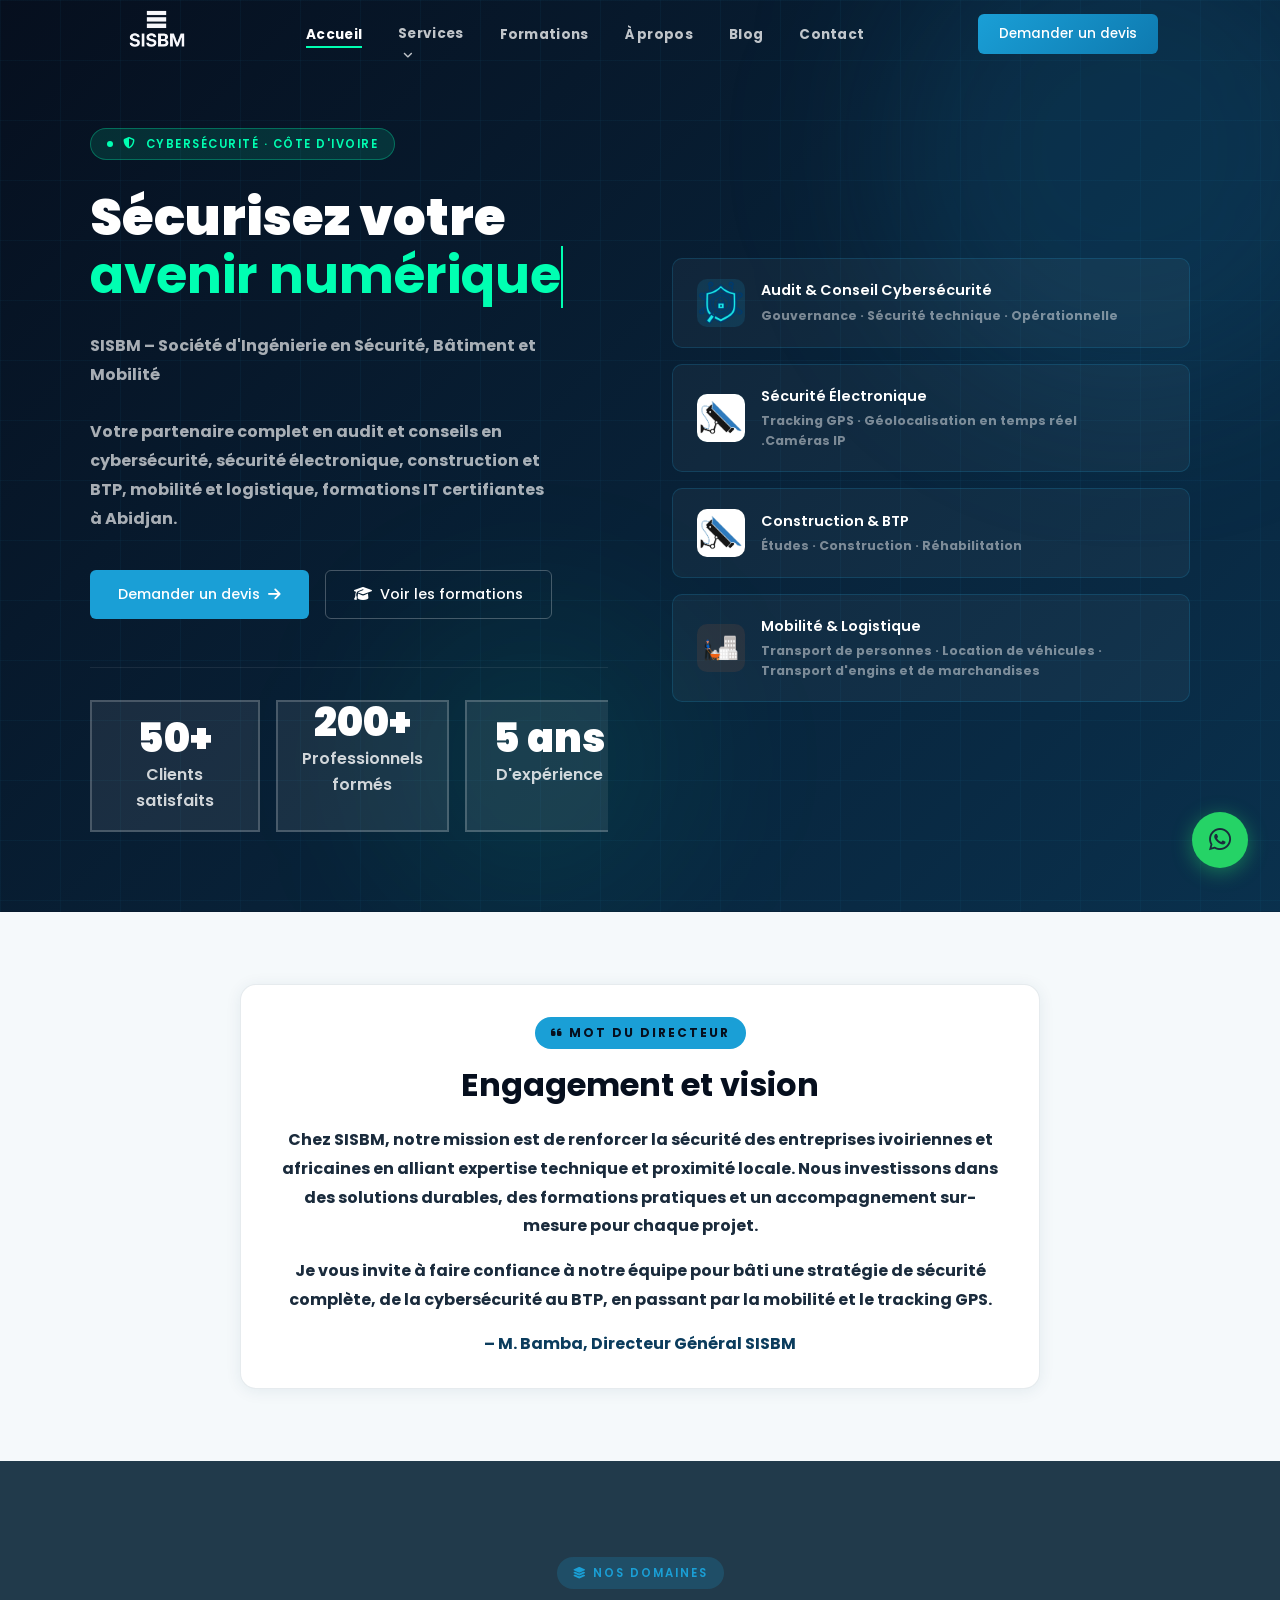
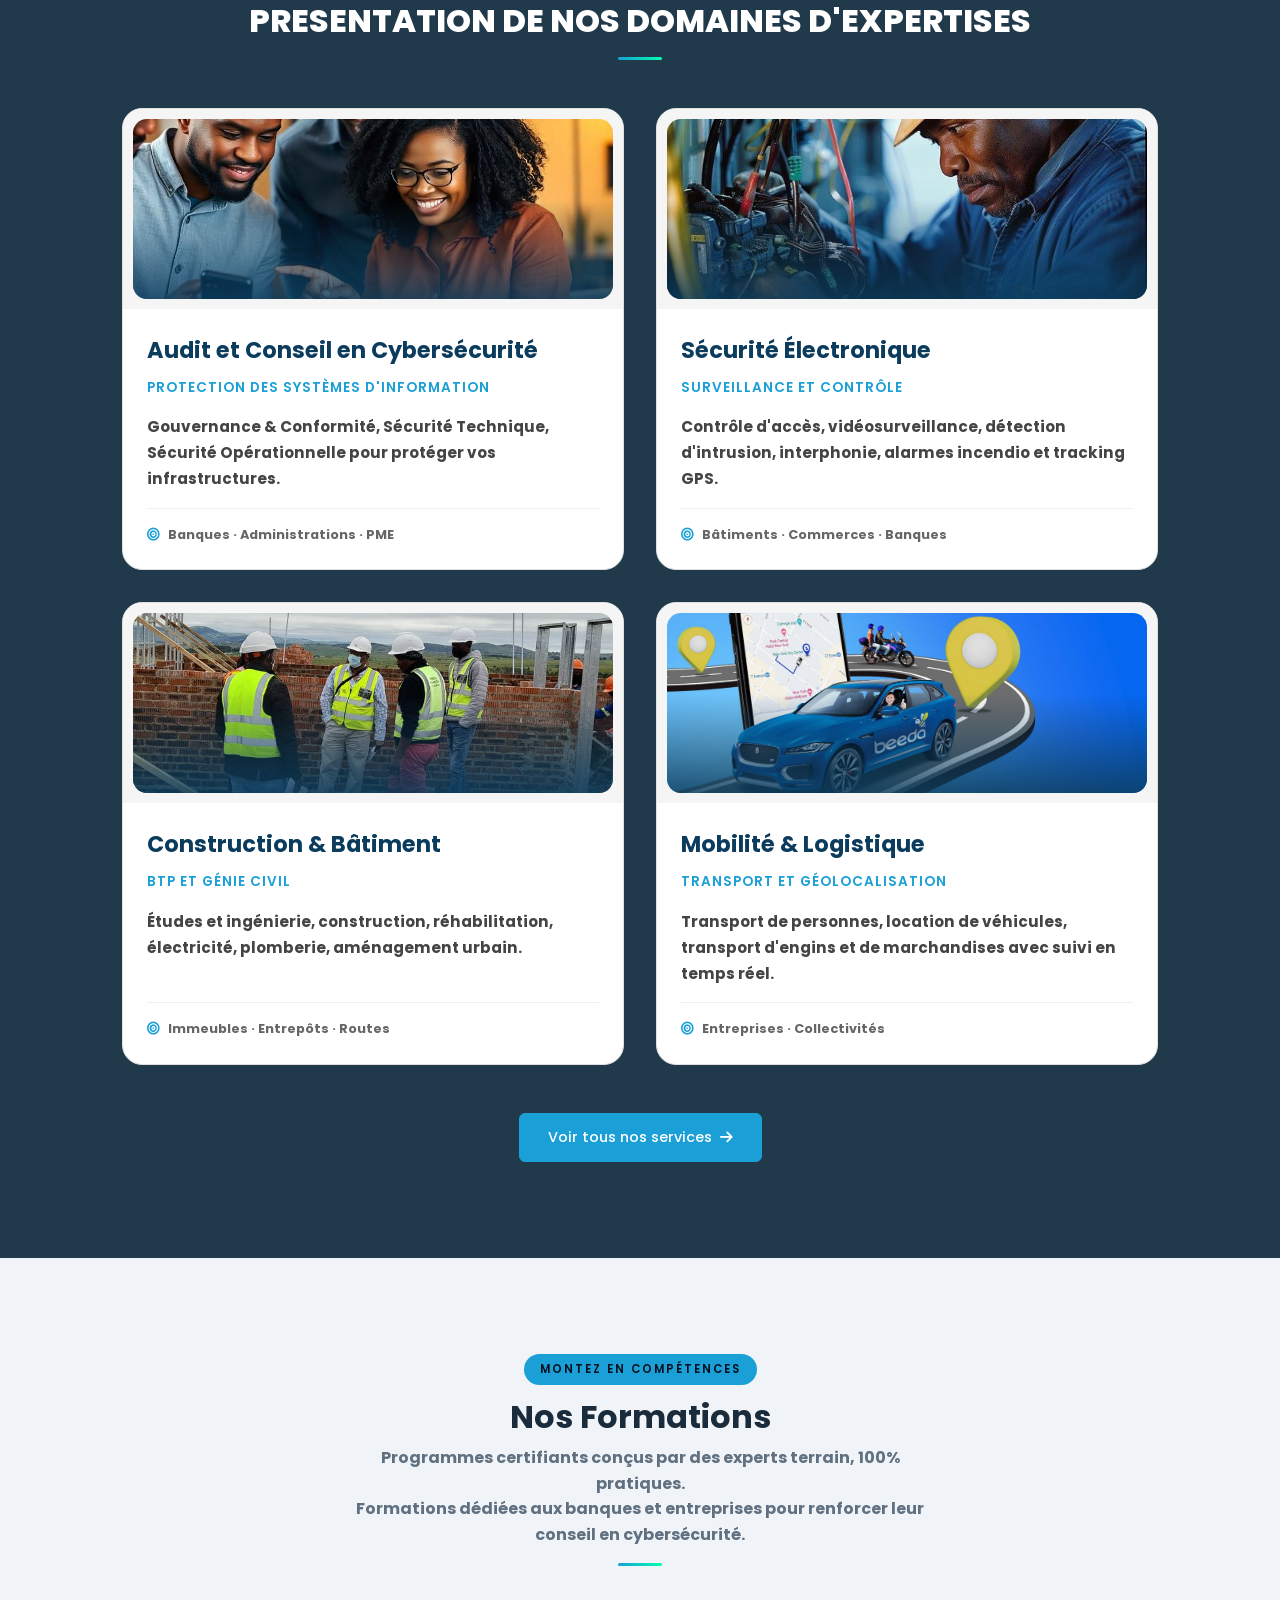
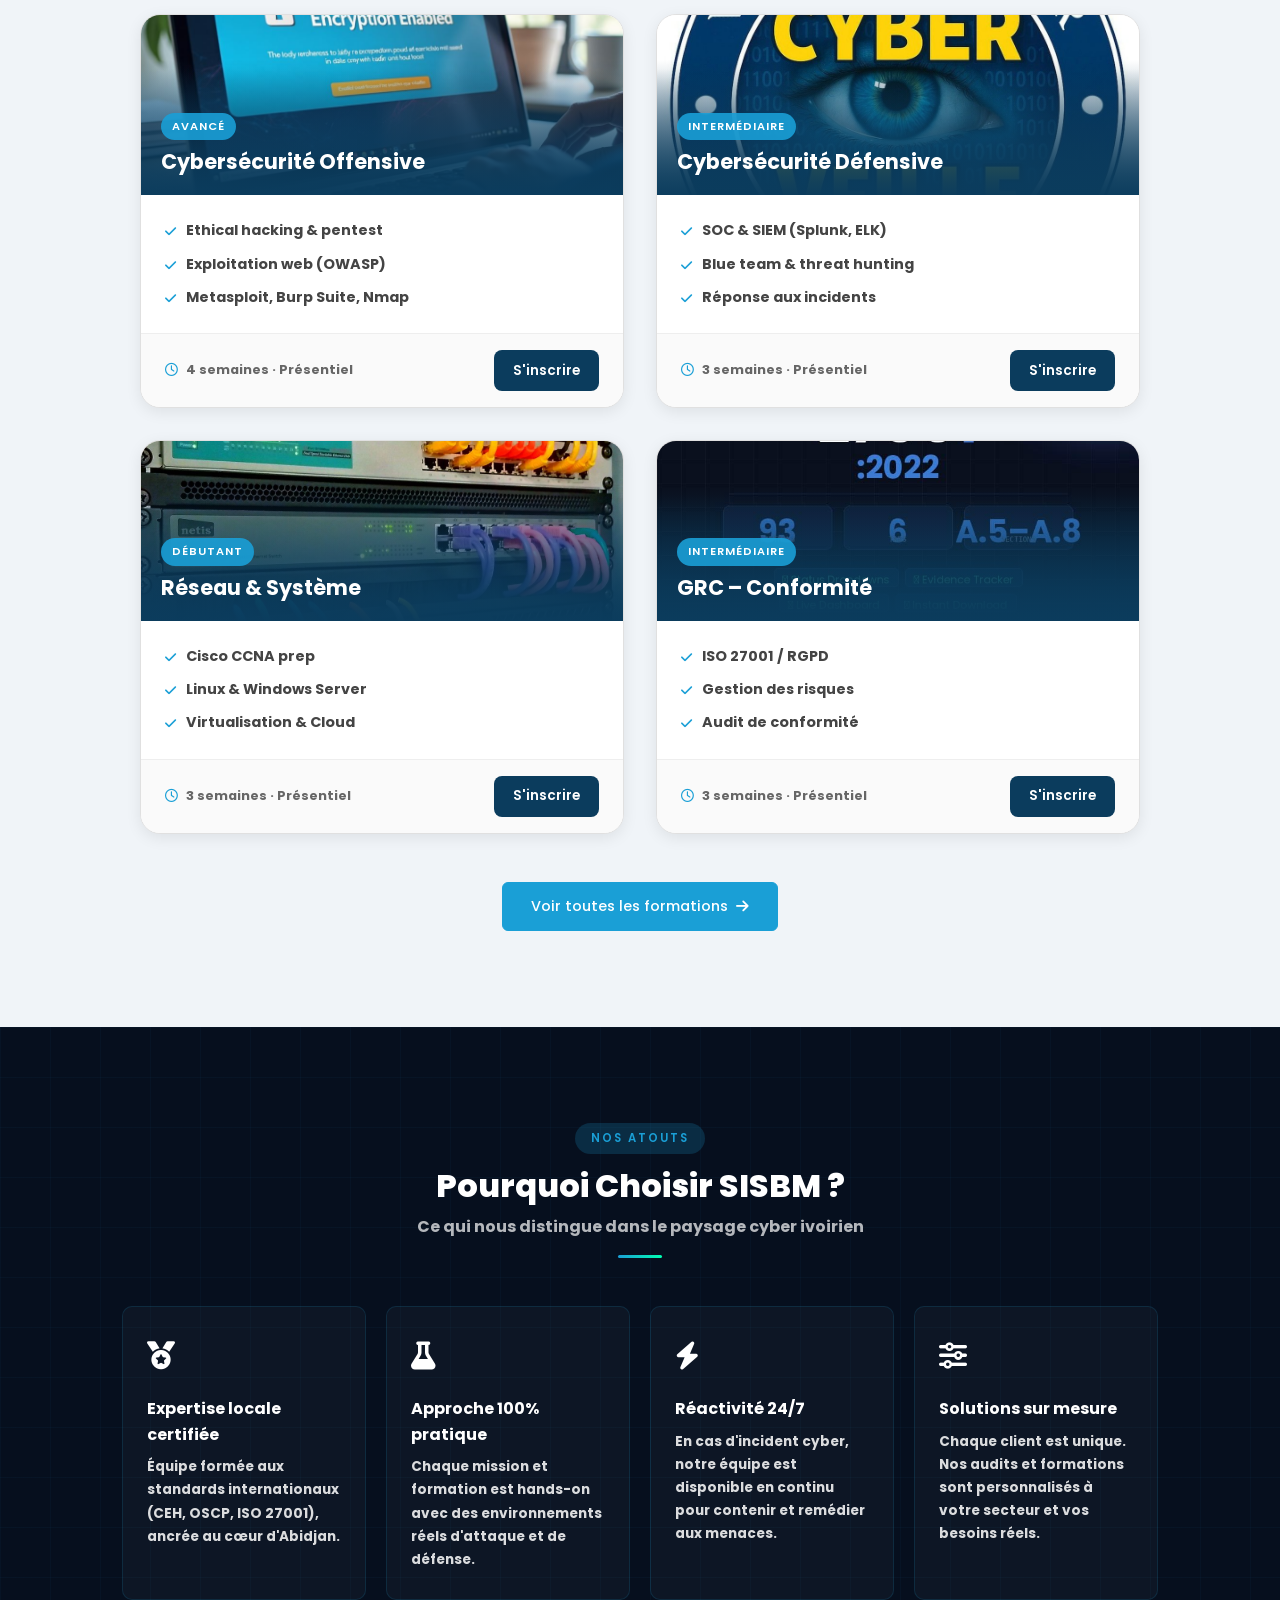
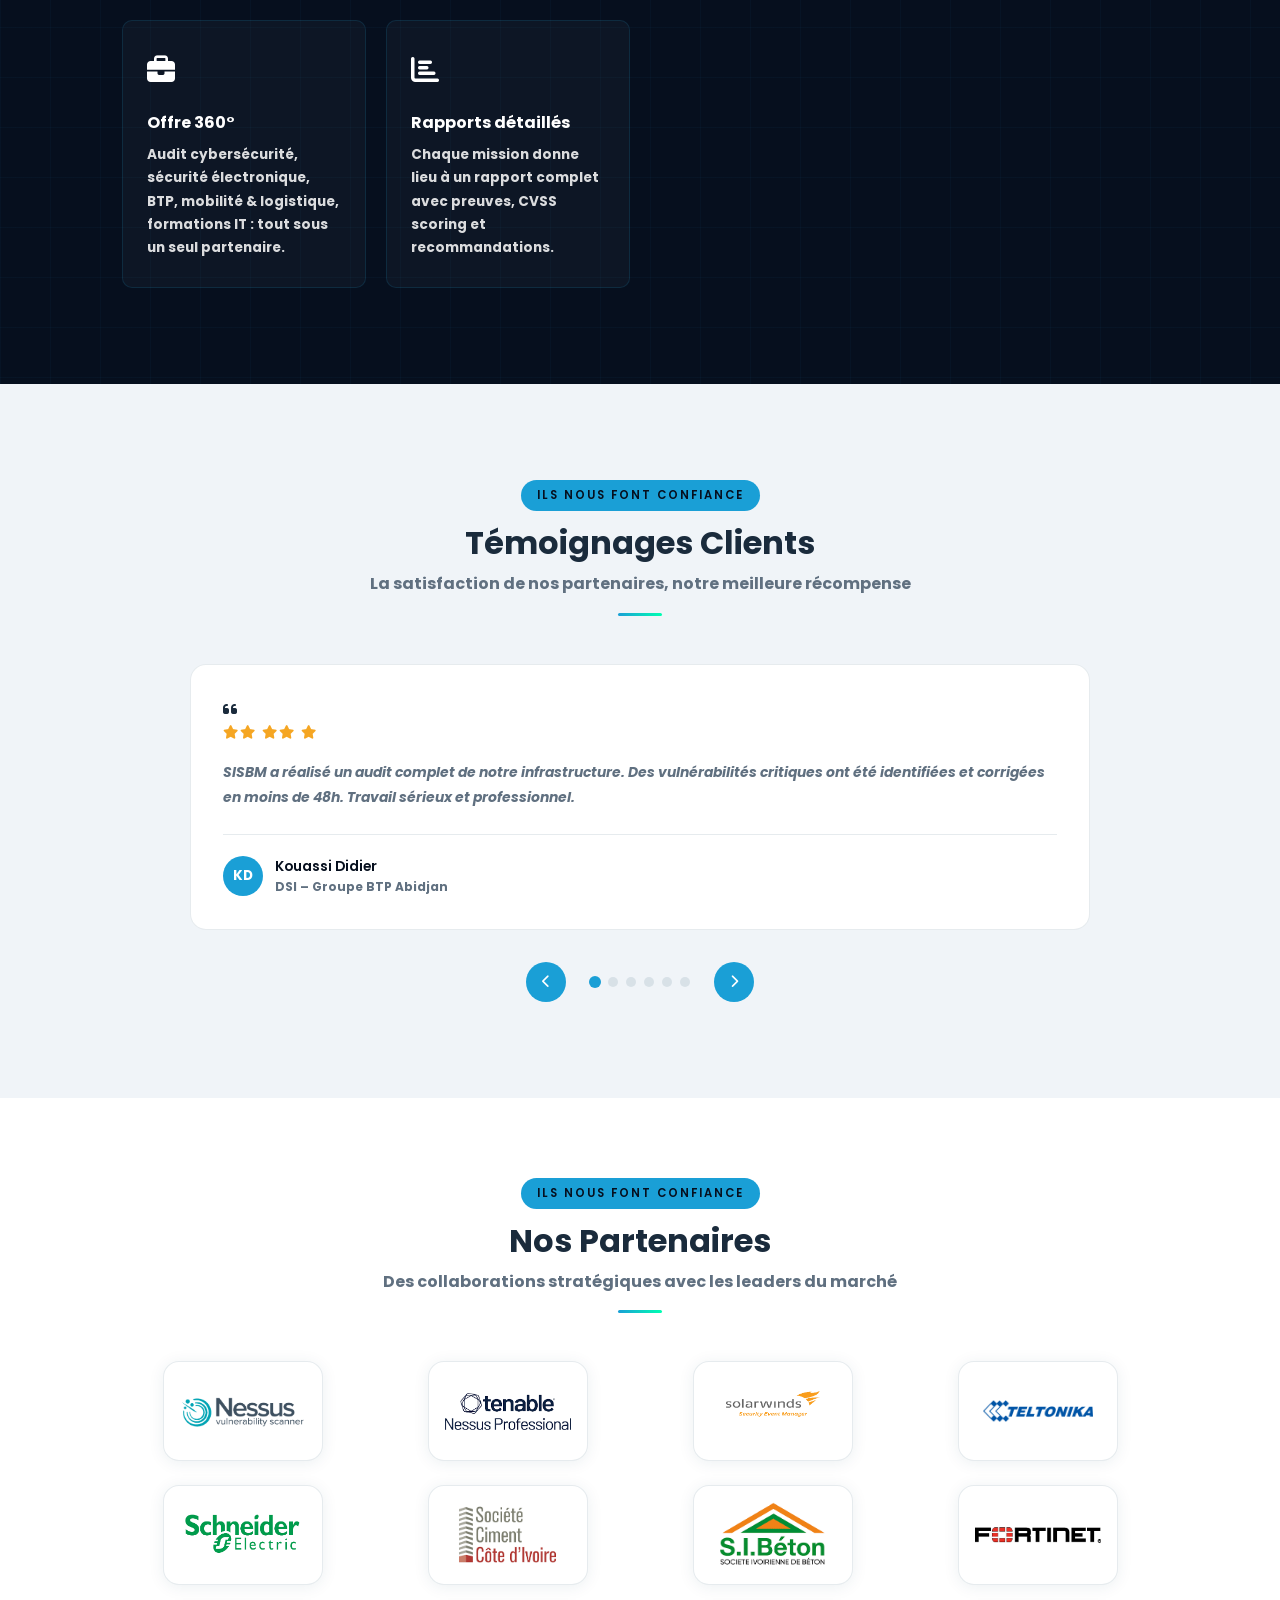
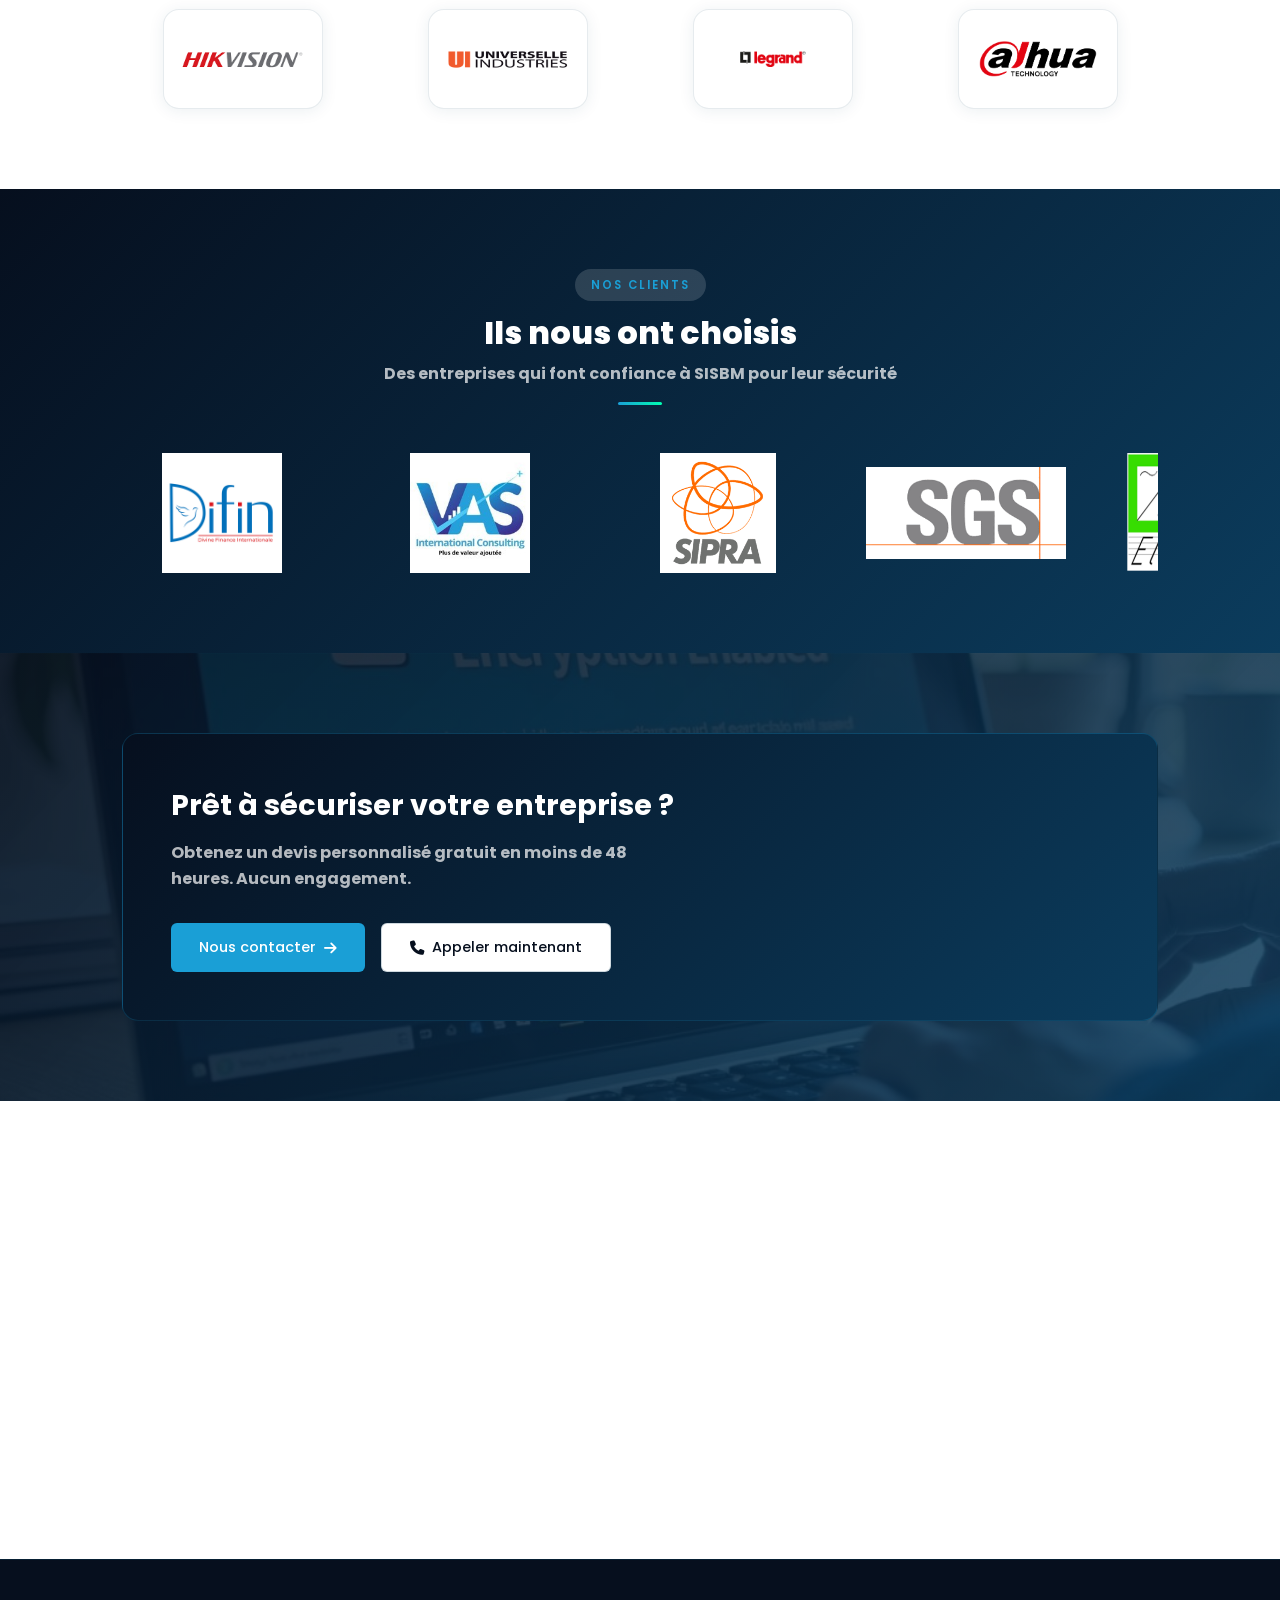
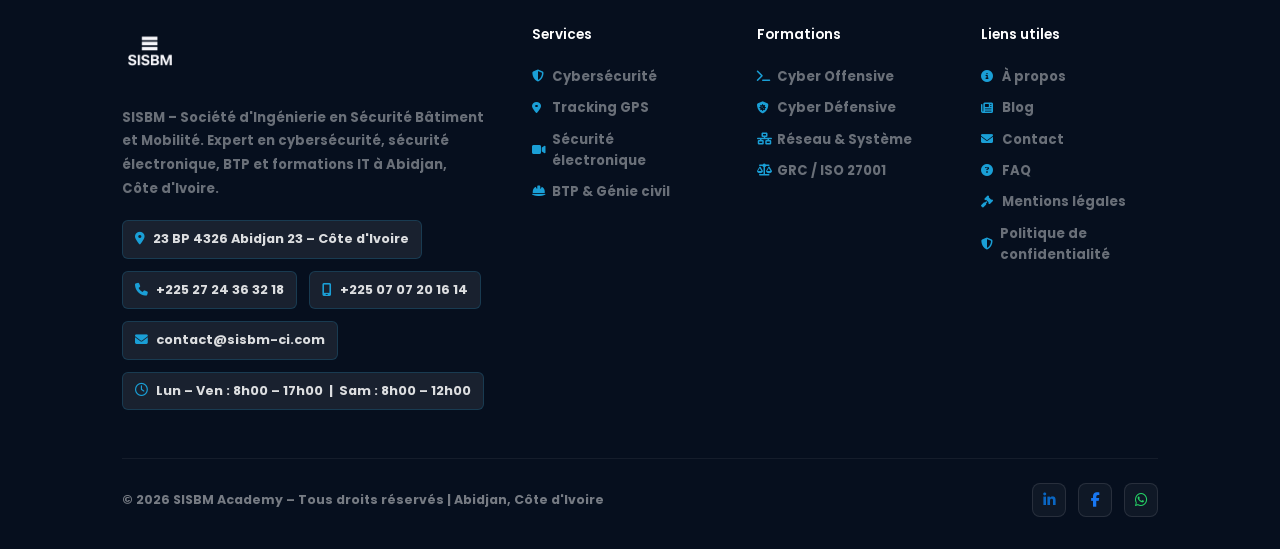
==== commit 39c0da37: "ajout" ====
--- a/index.html
+++ b/index.html
@@ -93,7 +93,7 @@
         </h1>
 
         <p class="hero-desc">
-          <strong>SISBM – Société d'Ingénierie en Sécurité Bâtiment et Mobilité</strong><br><br>
+          <strong>SISBM – Société d'Ingénierie en Sécurité, Bâtiment et Mobilité</strong><br><br>
           Votre partenaire complet en audit et conseils en cybersécurité, sécurité électronique, construction et BTP, mobilité et logistique, formations IT certifiantes à Abidjan.
         </p>
 
@@ -129,18 +129,18 @@
             <img src="images/cybersecurité.png" alt="Cybersécurité" style="width:100%;height:100%;object-fit:cover;border-radius:10px;" />
           </div>
           <div class="hc-text">
-            <h4>Cybersécurité</h4>
-            <p>Audit · Pentest · GRC · Incidents</p>
+            <h4> Audit & Conseil Cybersécurité</h4>
+            <p>Gouvernance · Sécurité technique · Opérationnelle</p>
           </div>
           <i class="fa-solid fa-chevron-right hc-arrow"></i>
         </a>
         <a href="services.html#tracking" class="hero-card">
           <div class="hc-icon hc-track">
-            <img src="images/vehicle.png" alt="Tracking Véhicules" style="width:100%;height:100%;object-fit:cover;border-radius:10px;" />
+            <img src="images/videosurveillance.jpg" alt="Tracking Véhicules" style="width:100%;height:100%;object-fit:cover;border-radius:10px;" />
           </div>
           <div class="hc-text">
-            <h4>Tracking Véhicules</h4>
-            <p>GPS temps réel · Gestion de flotte</p>
+            <h4>Sécurité Électronique</h4>
+            <p>Tracking GPS · Géolocalisation en temps réel .Caméras IP </p>
           </div>
           <i class="fa-solid fa-chevron-right hc-arrow"></i>
         </a>
@@ -149,8 +149,8 @@
             <img src="images/videosurveillance.jpg" alt="Sécurité Électronique" style="width:100%;height:100%;object-fit:cover;border-radius:10px;" />
           </div>
           <div class="hc-text">
-            <h4>Sécurité Électronique</h4>
-            <p>Caméras IP · Contrôle d'accès · Alarmes</p>
+            <h4>Construction & BTP</h4>
+            <p>Études · Construction · Réhabilitation</p>
           </div>
           <i class="fa-solid fa-chevron-right hc-arrow"></i>
         </a>
@@ -159,8 +159,8 @@
             <img src="images/btp.png" alt="BTP & Génie Civil" style="width:100%;height:100%;object-fit:cover;border-radius:10px;" />
           </div>
           <div class="hc-text">
-            <h4>BTP & Génie Civil</h4>
-            <p>Sécurité chantier · Périmétrique</p>
+            <h4>Mobilité & Logistique</h4>
+            <p>Transport de personnes · Location de véhicules · Transport d'engins et de marchandises</p>
           </div>
           <i class="fa-solid fa-chevron-right hc-arrow"></i>
         </a>
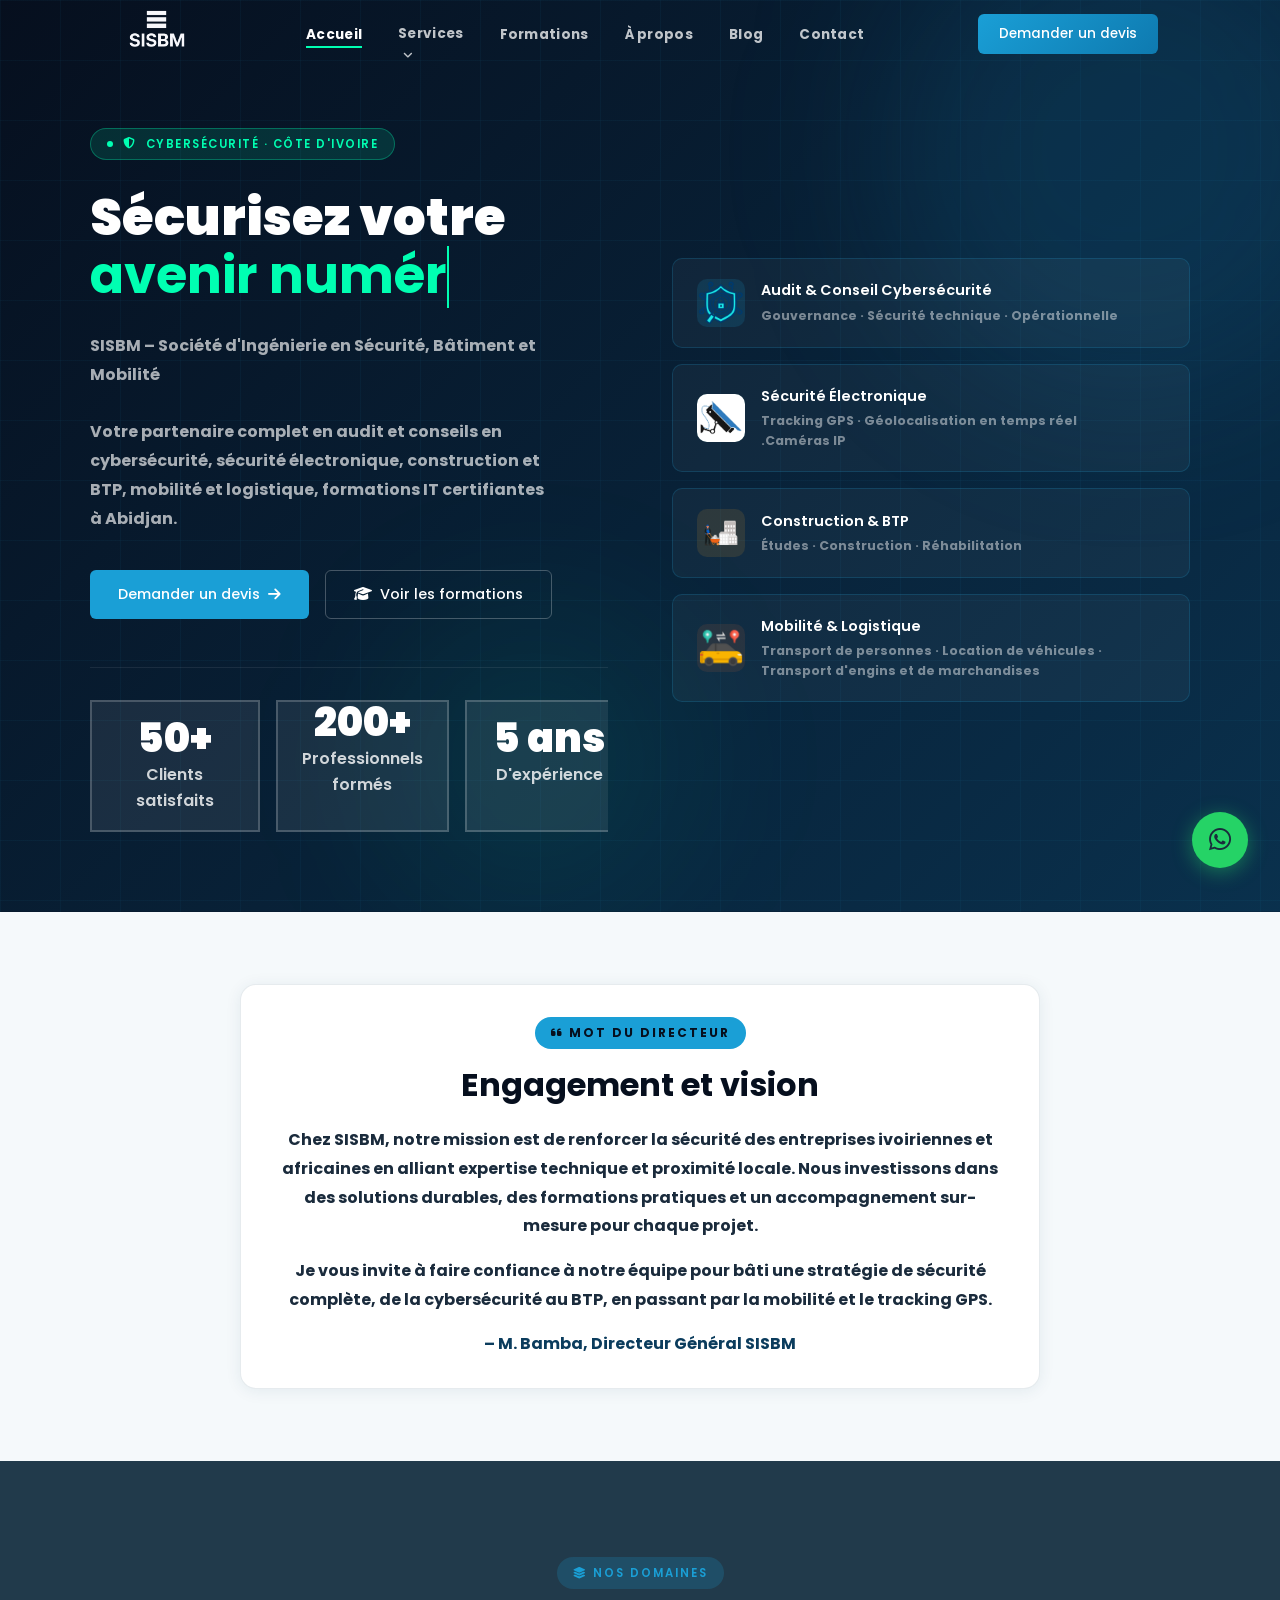
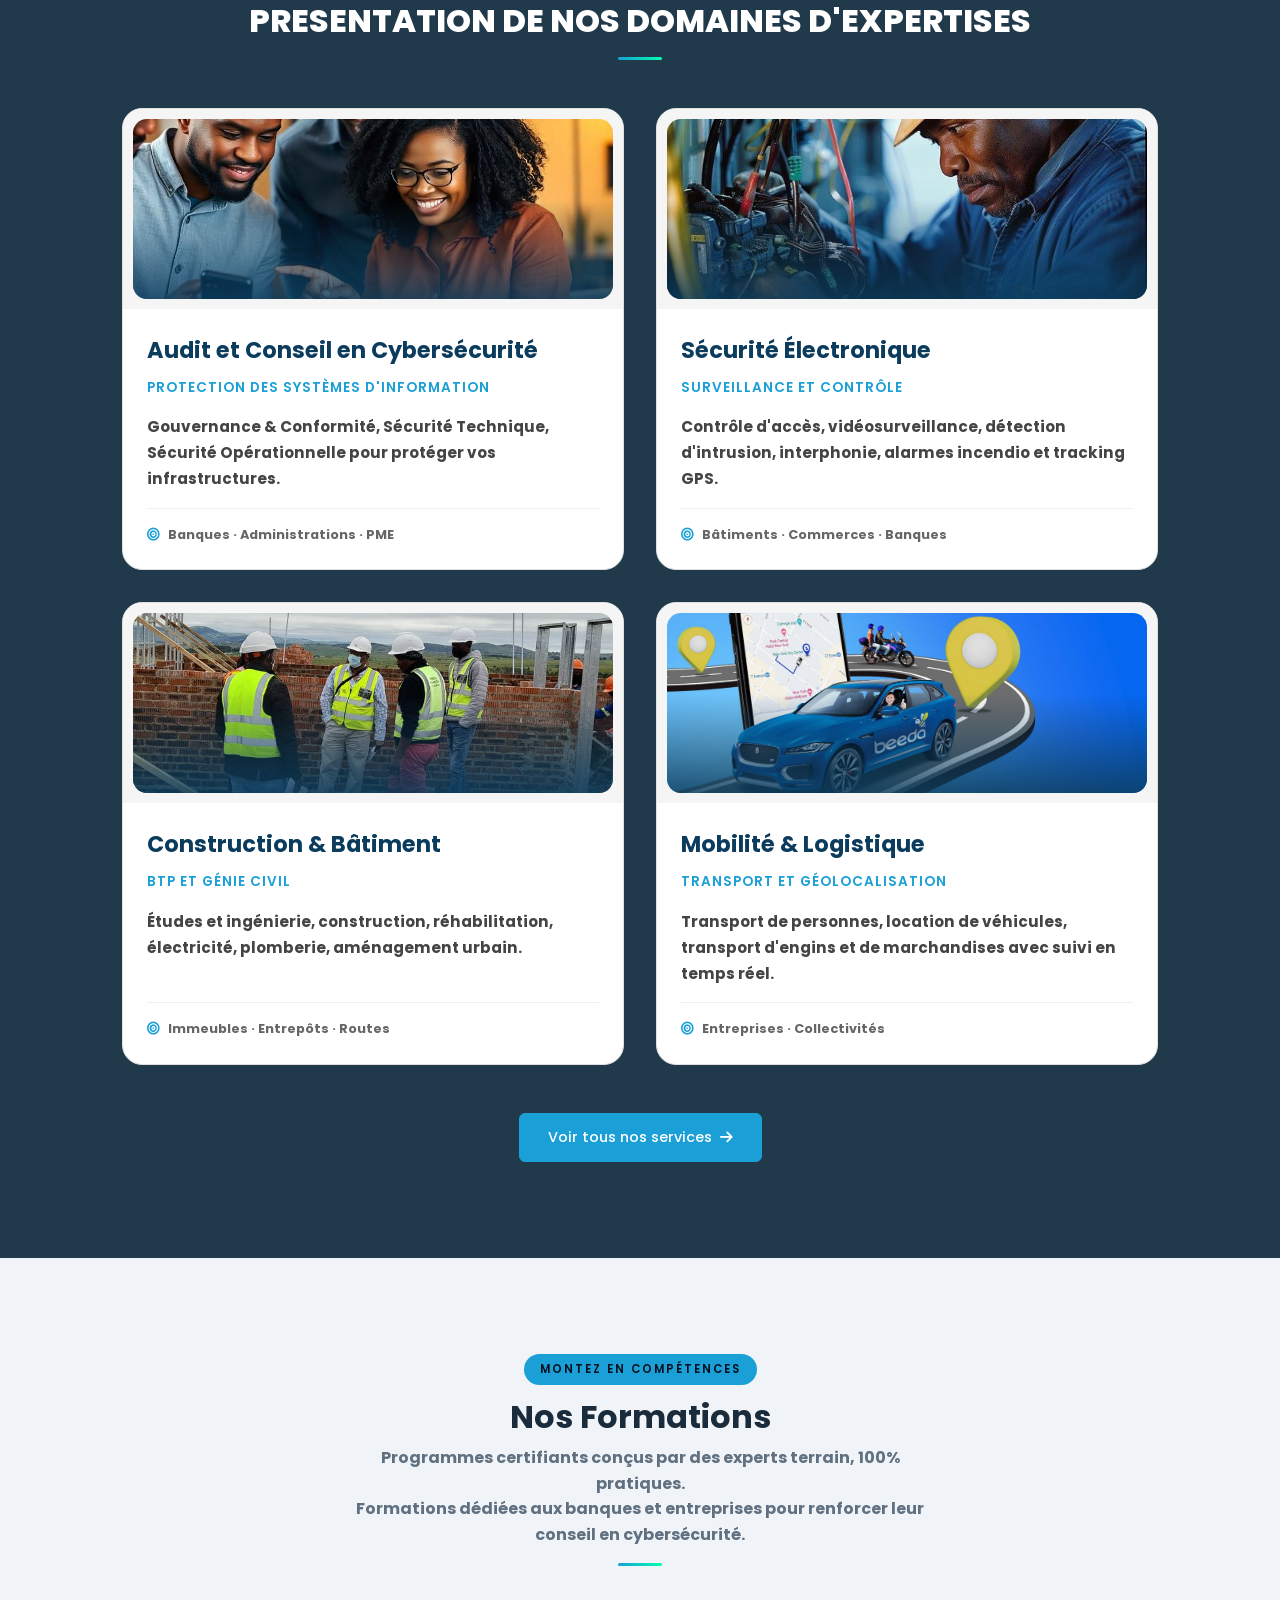
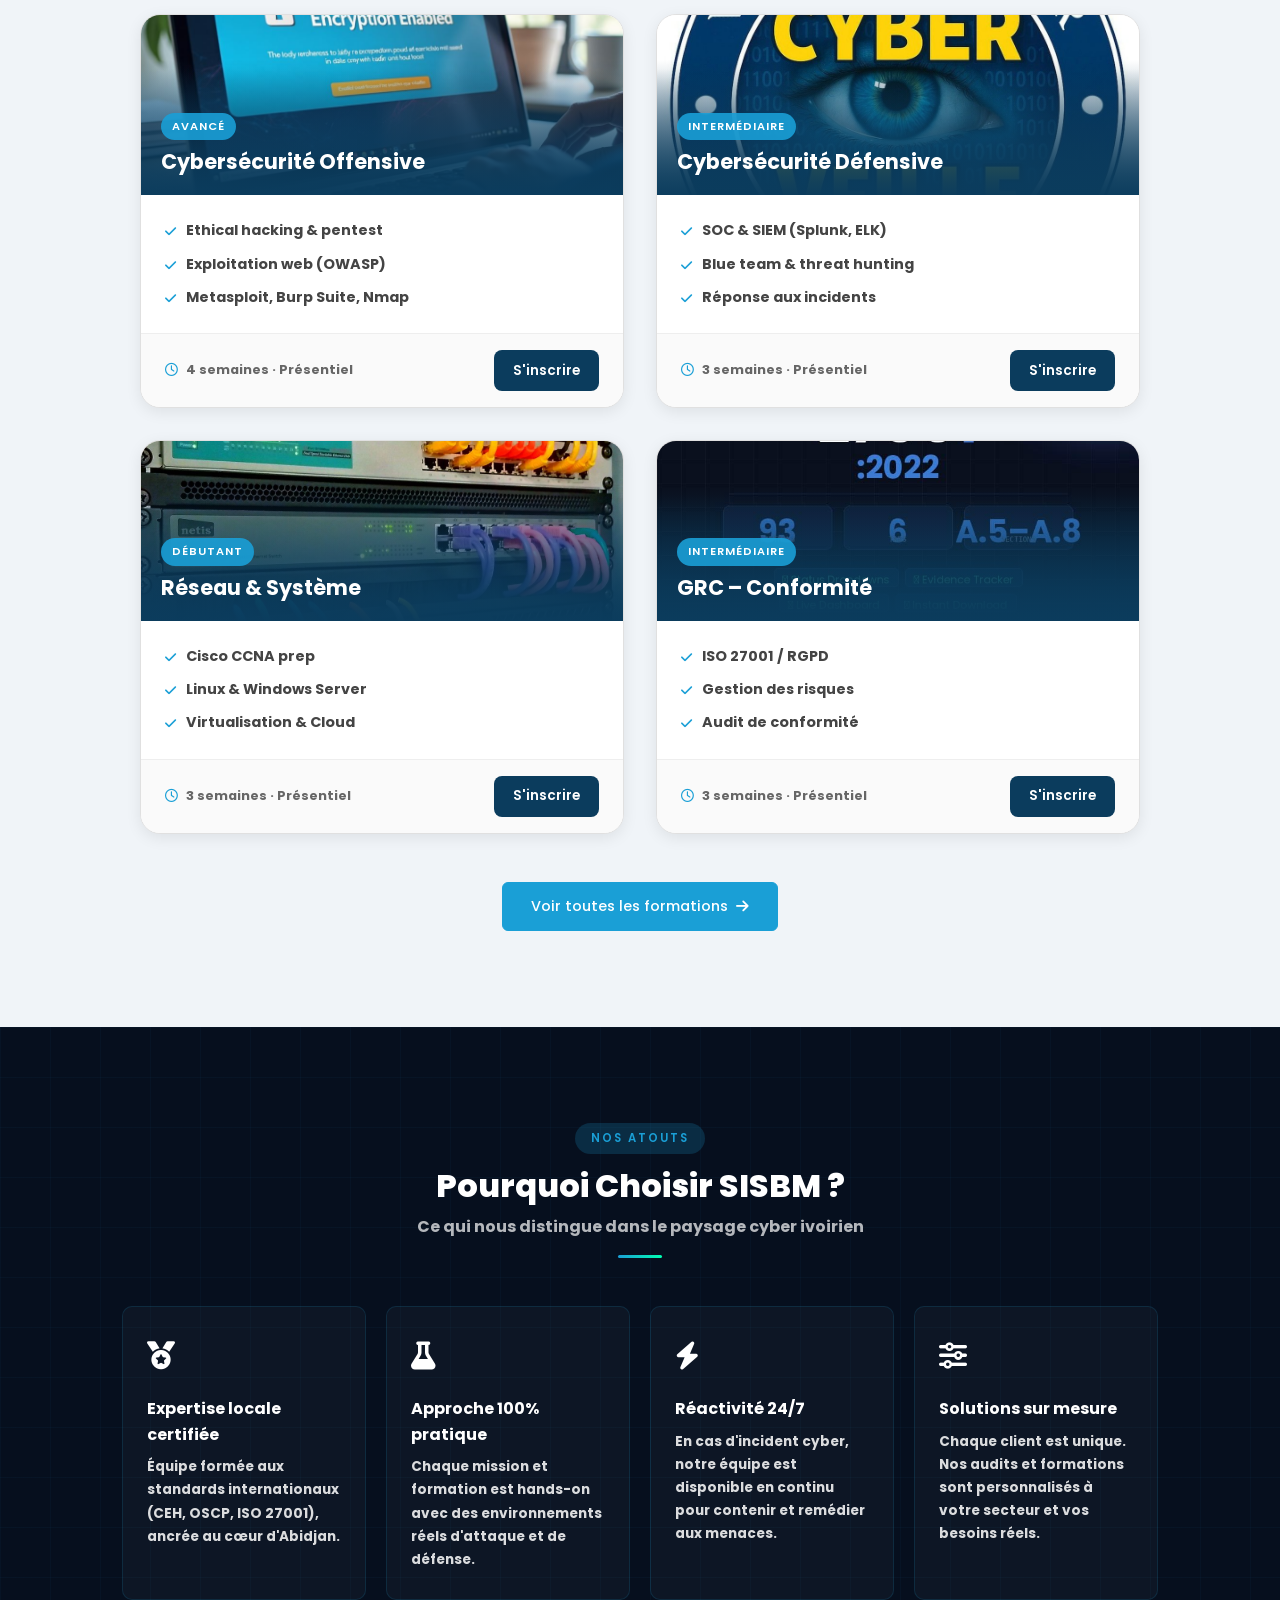
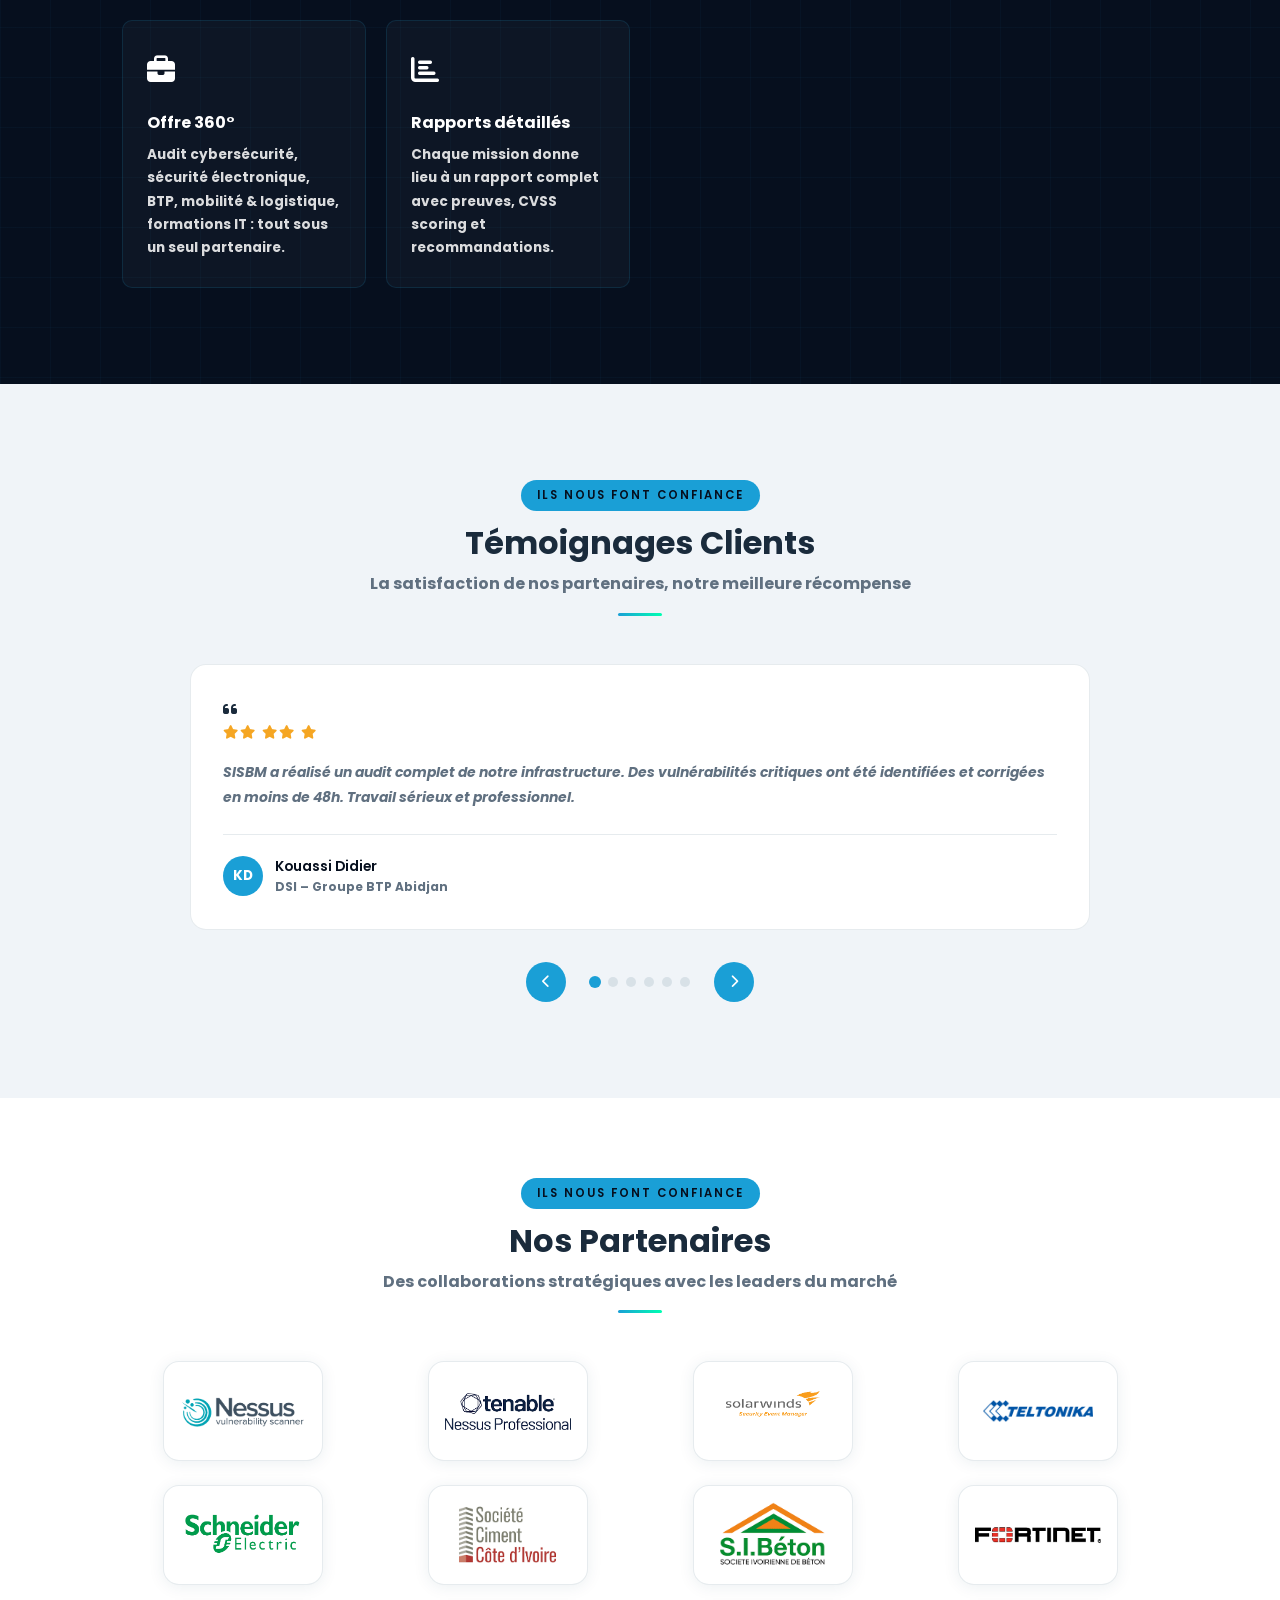
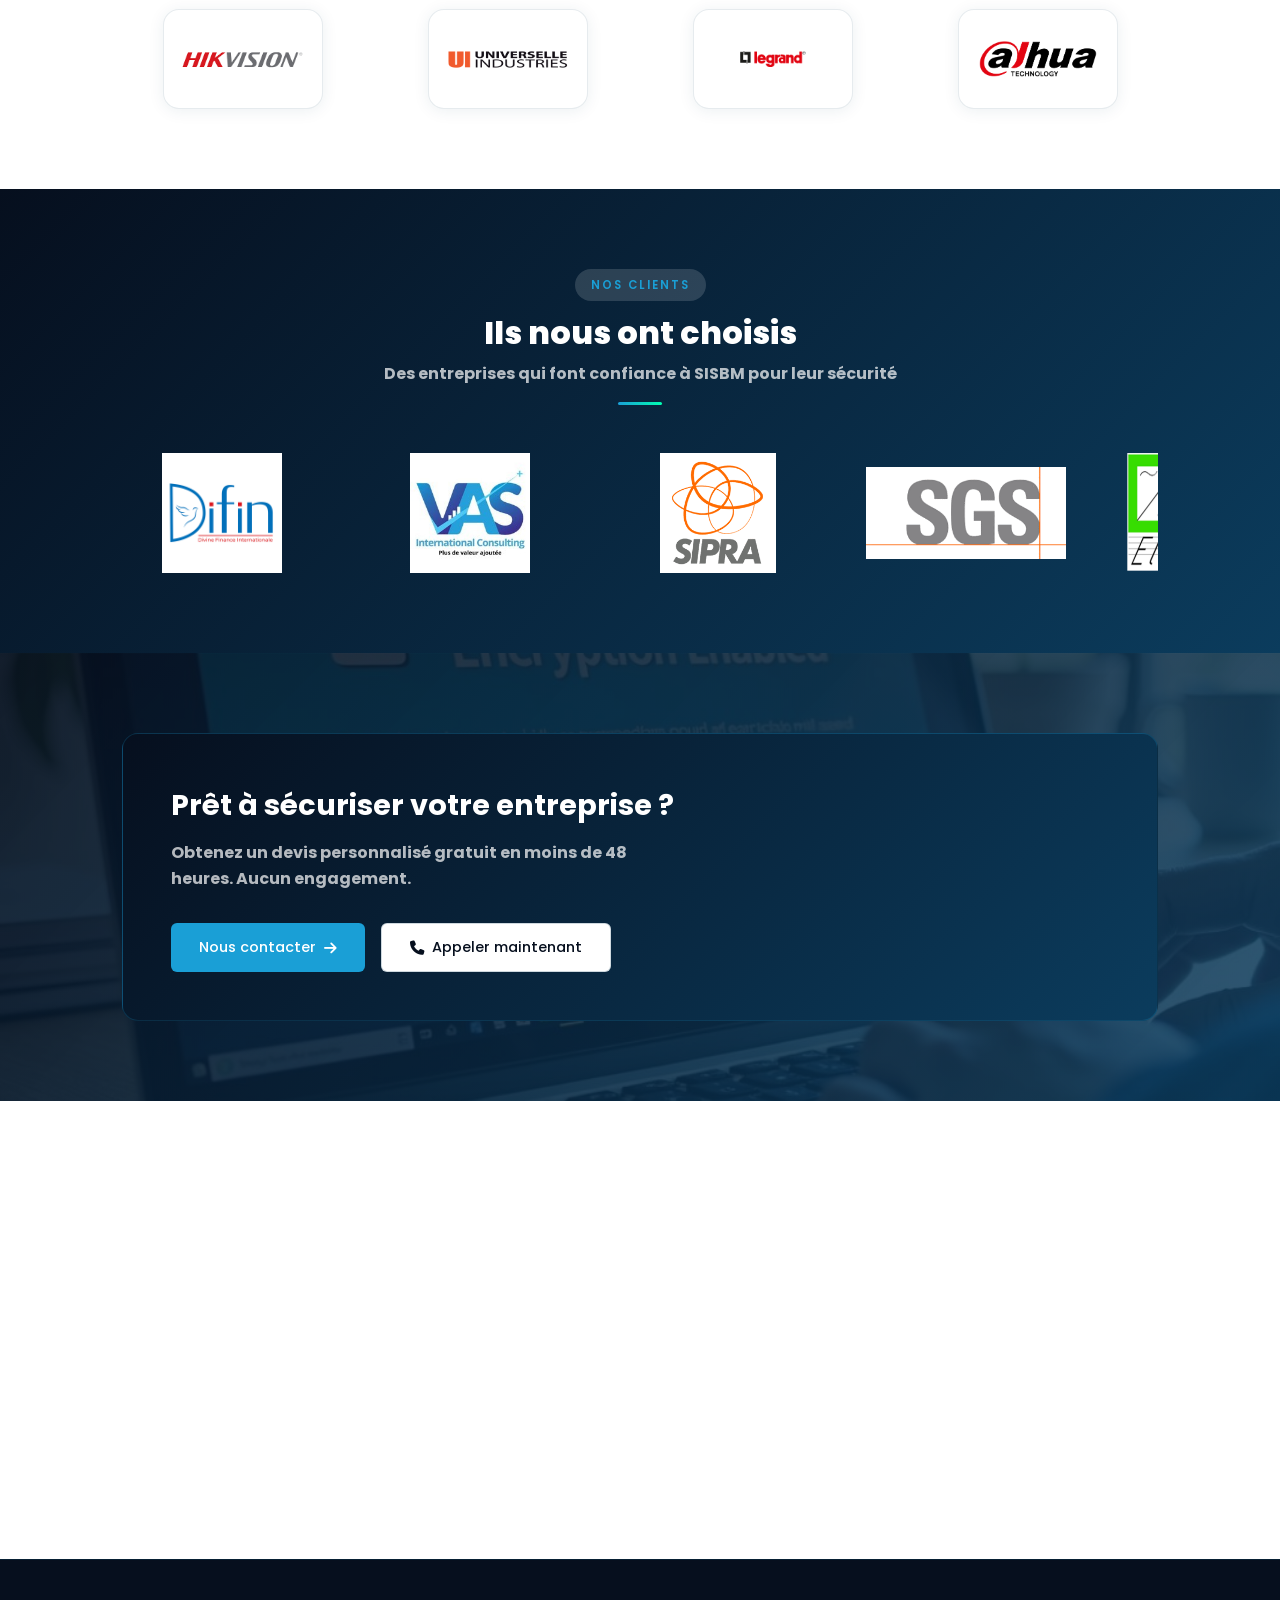
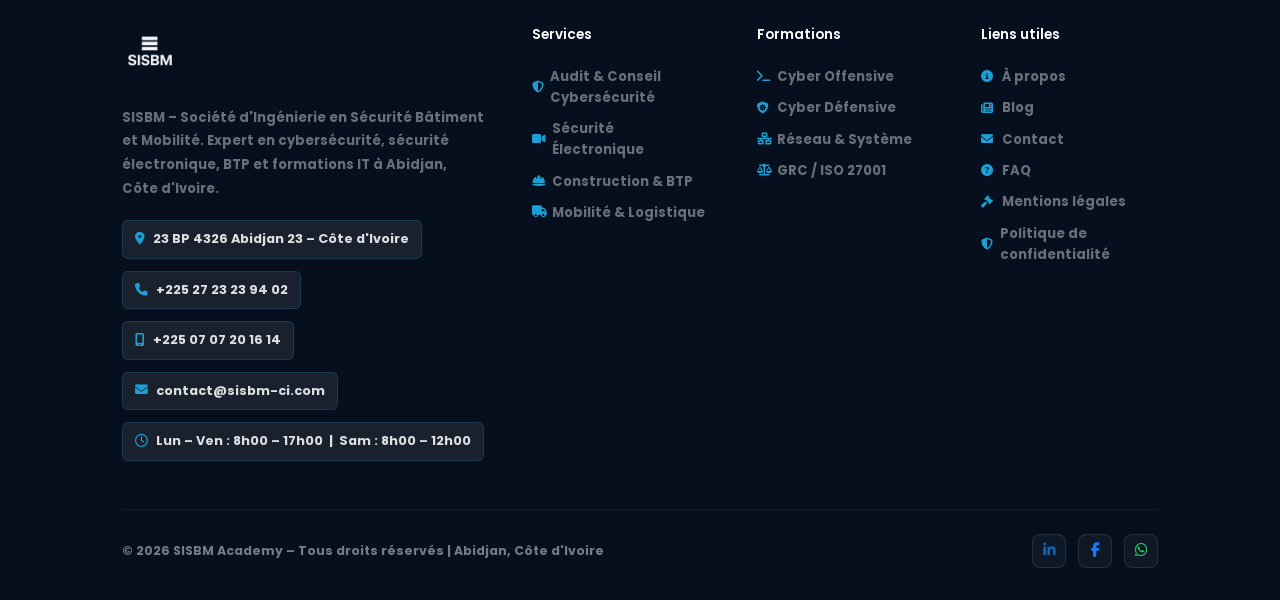
==== commit 224cd19e: "a jour" ====
--- a/index.html
+++ b/index.html
@@ -24,6 +24,7 @@
   <!-- CSS -->
   <link rel="stylesheet" href="css/index.css" />
   <link rel="stylesheet" href="css/services.css" />
+  <link rel="stylesheet" href="css/mobile-nav.css" />
   <link rel="icon" type="image/png" href="images/logorech.jpg" />
 </head>
 <body>
@@ -56,6 +57,8 @@
             <li><a href="services.html#electronique"><i class="fa-solid fa-video"></i> Sécurité Électronique</a></li>
             <li><a href="services.html#btp"><i class="fa-solid fa-helmet-safety"></i> Construction & BTP</a></li>
             <li><a href="services.html#mobilite"><i class="fa-solid fa-truck"></i> Mobilité & Logistique</a></li>
+            <li><span class="dropdown-section-title">Autres</span></li>
+            <li><a href="services.html"><i class="fa-solid fa-list"></i> Voir tous les services</a></li>
           </ul>
         </li>
         <li><a href="formations.html">Formations</a></li>
@@ -146,7 +149,7 @@
         </a>
         <a href="services.html#electronique" class="hero-card">
           <div class="hc-icon hc-elec">
-            <img src="images/videosurveillance.jpg" alt="Sécurité Électronique" style="width:100%;height:100%;object-fit:cover;border-radius:10px;" />
+            <img src="images/btp.png" alt="Sécurité Électronique" style="width:100%;height:100%;object-fit:cover;border-radius:10px;" />
           </div>
           <div class="hc-text">
             <h4>Construction & BTP</h4>
@@ -156,7 +159,7 @@
         </a>
         <a href="services.html#btp" class="hero-card">
           <div class="hc-icon hc-btp">
-            <img src="images/btp.png" alt="BTP & Génie Civil" style="width:100%;height:100%;object-fit:cover;border-radius:10px;" />
+            <img src="images/mobilité.png" alt="BTP & Génie Civil" style="width:100%;height:100%;object-fit:cover;border-radius:10px;" />
           </div>
           <div class="hc-text">
             <h4>Mobilité & Logistique</h4>
@@ -688,7 +691,7 @@
   <section id="localisation">
     <div class="map-full">
       <iframe 
-        src="https://www.google.com/maps/embed?pb=!1m18!1m12!1m3!1d3972.5523800354854!2d-4.075959889076914!3d5.332279794623945!2m3!1f0!2f0!3f0!3m2!1i1024!2i768!4f13.1!3m3!1m2!1s0xfc1c1d6bfd566ab%3A0x738b65d8621bee28!2sCarrefour%20SAGUIDIBA!5e0!3m2!1sfr!2sci!4v1774537306174!5m2!1sfr!2sci" 
+        src="https://www.google.com/maps/embed?pb=!1m18!1m12!1m3!1d3972.4420380247243!2d-4.065394089076751!3d5.349303594606975!2m3!1f0!2f0!3f0!3m2!1i1024!2i768!4f13.1!3m3!1m2!1s0xfc1ebe963eed029%3A0x8d5e640456f26ff!2sSISBM!5e0!3m2!1sfr!2sci!4v1774905433070!5m2!1sfr!2sci" 
         width="100%" 
         height="450" 
         style="border:0;" 
@@ -717,7 +720,7 @@
           </div>
           <div class="fci-item">
             <i class="fa-solid fa-phone"></i>
-            <a href="tel:+2252724363218">+225 27 24 36 32 18</a>
+            <a href="tel:+2252723239402">+225 27 23 23 94 02</a>
           </div>
           <div class="fci-item">
             <i class="fa-solid fa-mobile-screen"></i>
@@ -737,10 +740,10 @@
       <div class="footer-col">
         <h4>Services</h4>
         <ul>
-          <li><a href="service-cybersecurite.html"><i class="fa-solid fa-shield-halved"></i> Cybersécurité</a></li>
-          <li><a href="services.html#tracking"><i class="fa-solid fa-location-dot"></i> Tracking GPS</a></li>
-          <li><a href="services.html#electronique"><i class="fa-solid fa-video"></i> Sécurité électronique</a></li>
-          <li><a href="services.html#btp"><i class="fa-solid fa-helmet-safety"></i> BTP & Génie civil</a></li>
+          <li><a href="service-cybersecurite.html"><i class="fa-solid fa-shield-halved"></i> Audit & Conseil Cybersécurité</a></li>
+          <li><a href="services.html#electronique"><i class="fa-solid fa-video"></i> Sécurité Électronique</a></li>
+          <li><a href="services.html#btp"><i class="fa-solid fa-helmet-safety"></i> Construction & BTP</a></li>
+          <li><a href="services.html#mobilite"><i class="fa-solid fa-truck"></i> Mobilité & Logistique</a></li>
         </ul>
       </div>
 
--- a/css/index.css
+++ b/css/index.css
@@ -1046,34 +1046,11 @@
 .nav-links.mobile-open .dropdown > a { justify-content: space-between; }
 .nav-links.mobile-open .dropdown > a::after { content: '\f107'; font-family: 'Font Awesome 6 Free'; font-weight: 900; margin-left: auto; }
 .nav-links.mobile-open .dropdown.dropdown-open > a::after { transform: rotate(180deg); }
-.nav-links.mobile-open .dropdown-menu { 
-  display: none !important; 
-  position: relative;
-  background: rgba(6,15,30,0.98); 
-  box-shadow: none; 
-  border: none; 
-  padding: 0.5rem 0; 
-  margin: 0;
-  width: 100%;
-  max-width: none;
-  left: 0;
-  z-index: 1000;
-}
-.nav-links.mobile-open .dropdown.dropdown-open .dropdown-menu { display: block !important; }
+.nav-links.mobile-open .dropdown-menu { display: none; position: static; background: transparent; box-shadow: none; border: none; padding-left: 1rem; padding: 0.5rem 0; }
 .nav-links.mobile-open .dropdown-menu li { padding: 0; }
-.nav-links.mobile-open .dropdown-menu a { 
-  padding: 0.6rem 1rem; 
-  font-size: 0.9rem; 
-  border-left: none;
-  text-align: center;
-  display: block;
-}
-.nav-links.mobile-open .dropdown-menu a:hover { background: rgba(26,159,214,0.15); padding-left: 1rem; }
-.nav-links.mobile-open .dropdown-section-title { 
-  font-size: 0.7rem; 
-  padding: 0.5rem 1rem;
-  text-align: center;
-}
+.nav-links.mobile-open .dropdown-menu a { padding: 0.5rem 0.75rem; font-size: 0.9rem; border-left: none; }
+.nav-links.mobile-open .dropdown-menu a:hover { background: rgba(26,159,214,0.15); padding-left: 0.75rem; }
+.nav-links.mobile-open .dropdown-section-title { font-size: 0.7rem; padding: 0.5rem 0.75rem; }
 
 /* ── RESPONSIVE ── */
 @media (max-width: 1024px) {
--- a/css/services.css
+++ b/css/services.css
@@ -1,13 +1,6 @@
 /* =============================================
    Service: Audit & Conseil Cybersécurité
    ============================================= */
-
-/* Prévention du scroll horizontal */
-html { overflow-x: hidden; }
-body { overflow-x: hidden; }
-
-/* Exception pour les images de contenu */
-img { max-width: 100%; height: auto; }
 
 .objective-card {
   display: flex;
@@ -197,63 +190,54 @@
   border-color: var(--cyan);
 }
 
+/* ── IMAGE HERO DESKTOP ── */
 .page-hero-image {
   display: flex;
-  align-items: center;
   justify-content: center;
+  align-items: center;
+  position: relative;
+  z-index: 2;
 }
 
 .page-hero-image .hero-img {
-  max-width: 600px;
+  width: 100%;
+  max-width: 460px;
   height: auto;
-  max-height: 500px;
+  max-height: 460px;
   object-fit: contain;
-  border-radius: 30px;
-  border: 4px solid var(--cyan);
-  box-shadow: 0 10px 40px rgba(26, 159, 214, 0.4);
-  transition: transform 0.3s ease;
+  border-radius: 24px;
+  border: 3px solid rgba(26,159,214,0.5);
+  box-shadow: 0 20px 60px rgba(0,0,0,0.5), 0 0 40px rgba(26,159,214,0.2);
+  animation: zoomInHero 0.9s cubic-bezier(0.22, 1, 0.36, 1) both;
+  transform-origin: center;
+  transition: transform 0.35s ease;
 }
 
 .page-hero-image .hero-img:hover {
-  transform: scale(1.05);
-}
-
-/* Image mobile - visible uniquement sur mobile */
+  transform: scale(1.04);
+}
+
+@keyframes zoomInHero {
+  from { opacity: 0; transform: scale(0.85); }
+  to   { opacity: 1; transform: scale(1); }
+}
+
+/* ── IMAGE MOBILE (dans contenu texte) ── */
 .mobile-hero-img {
   display: none;
   text-align: center;
-  width: 110%;
-  margin-left: -5%;
+  margin: 1.5rem auto;
 }
 
 .mobile-hero-img .hero-img {
-  width: 100%;
+  width: 80%;
+  max-width: 300px;
   height: auto;
-  max-height: 350px;
   object-fit: contain;
-  border-radius: 30px;
-  border: 4px solid var(--cyan);
-  margin-bottom: 1.5rem;
-}
-
-/* Responsive: Mobile */
-@media (max-width: 768px) {
-  .mobile-hero-img {
-    display: block;
-  }
-  .page-hero-image {
-    display: none;
-  }
-}
-
-/* Desktop: cacher mobile-hero-img */
-@media (min-width: 769px) {
-  .mobile-hero-img {
-    display: none;
-  }
-  .page-hero-image {
-    display: flex;
-  }
+  border-radius: 20px;
+  border: 3px solid rgba(26,159,214,0.5);
+  box-shadow: 0 12px 40px rgba(0,0,0,0.4);
+  animation: zoomInHero 0.9s cubic-bezier(0.22, 1, 0.36, 1) both;
 }
 
 .bg-dark {
@@ -357,10 +341,12 @@
 }
 
 .page-hero-inner {
+  width: 100%;
   max-width: 1200px;
   margin: 0 auto;
+  padding: 0 2rem;
   display: grid;
-  grid-template-columns: 1.5fr 1fr;
+  grid-template-columns: 1.4fr 1fr;
   gap: 4rem;
   align-items: center;
   position: relative;
@@ -440,12 +426,6 @@
   font-size: 1rem;
   font-weight: 600;
   color: rgba(255,255,255,0.8);
-}
-
-.page-hero-image {
-  display: flex;
-  justify-content: center;
-  align-items: center;
 }
 
 .btn-discover {
@@ -712,36 +692,7 @@
 .nav-links.mobile-open .dropdown > a { justify-content: space-between; }
 .nav-links.mobile-open .dropdown > a::after { content: '\f107'; font-family: 'Font Awesome 6 Free'; font-weight: 900; margin-left: auto; }
 .nav-links.mobile-open .dropdown.dropdown-open > a::after { transform: rotate(180deg); }
-.nav-links.mobile-open .dropdown-menu { 
-  display: none !important; 
-  position: absolute; 
-  background: rgba(6,15,30,0.98); 
-  box-shadow: none; 
-  border: none; 
-  padding: 0.5rem 0; 
-  margin: 0;
-  width: 100%;
-  max-width: 240px;
-  left: 50%;
-  transform: translateX(-50%); 
-  z-index: 1000;
-}
-.nav-links.mobile-open .dropdown.dropdown-open .dropdown-menu { display: block !important; }
-.nav-links.mobile-open .dropdown-menu li { padding: 0; }
-.nav-links.mobile-open .dropdown-menu a { 
-  padding: 0.6rem 1rem; 
-  font-size: 0.9rem; 
-  border-left: none;
-  text-align: center;
-  display: block;
-}
-.nav-links.mobile-open .dropdown-menu a:hover { background: rgba(26,159,214,0.15); padding-left: 1rem; }
-.nav-links.mobile-open .dropdown-section-title { 
-  font-size: 0.7rem; 
-  padding: 0.5rem 1rem;
-  text-align: center;
-}
-.nav-links.mobile-open .dropdown.dropdown-open .dropdown-menu { display: block !important; }
+.nav-links.mobile-open .dropdown-menu { display: none; position: static; background: transparent; box-shadow: none; border: none; padding-left: 1rem; padding: 0.5rem 0; }
 .nav-links.mobile-open .dropdown-menu li { padding: 0; }
 .nav-links.mobile-open .dropdown-menu a { padding: 0.5rem 0.75rem; font-size: 0.9rem; border-left: none; }
 .nav-links.mobile-open .dropdown-menu a:hover { background: rgba(26,159,214,0.15); padding-left: 0.75rem; }
@@ -754,22 +705,47 @@
   .nav-links.mobile-open { display: flex; }
 }
 
+/* ── HERO RESPONSIVE ── */
+@media (max-width: 900px) {
+  .page-hero-inner {
+    grid-template-columns: 1fr;
+    text-align: center;
+    gap: 2rem;
+  }
+  /* Image desktop -> masquer, image mobile -> afficher */
+  .page-hero-image { display: none; }
+  .mobile-hero-img { display: block; }
+  .page-hero-actions { justify-content: center; }
+  .page-hero-stats { justify-content: center; }
+  .breadcrumb { justify-content: center; }
+  .page-hero-desc { font-size: 1rem; }
+}
+
 @media (max-width: 768px) {
   .page-hero { padding: 6rem 1.5rem 3rem; min-height: auto; }
-  .page-hero-title { font-size: 1.8rem; }
-  .page-hero-stats { flex-wrap: wrap; gap: 1.5rem; justify-content: center; }
+  .page-hero-title { font-size: 2rem; }
+  .page-hero-desc { font-size: 0.95rem; }
+  .page-hero-stats {
+    flex-wrap: wrap; gap: 1rem;
+    justify-content: center;
+  }
+  .stat-box { padding: 0.75rem 1rem; }
+  .stat-box .stat-number { font-size: 1.8rem; }
+  .stat-box .stat-label { font-size: 0.8rem; }
   .objective-card { flex-direction: column; text-align: center; padding: 2rem; }
   .objective-icon { width: 100px; height: 100px; font-size: 2.5rem; }
   .services-grid { grid-template-columns: 1fr; }
   .targets-grid { grid-template-columns: repeat(2, 1fr); }
-  .cta-box { padding: 2rem; }
+  .cta-box { padding: 2rem; flex-direction: column; text-align: center; }
   .cta-box-text h2 { font-size: 1.4rem; }
+  .cta-box-actions { justify-content: center; }
 }
 
 @media (max-width: 480px) {
   .targets-grid { grid-template-columns: 1fr; }
-  .page-hero-actions { flex-direction: column; }
-  .page-hero-actions .btn { width: 100%; text-align: center; }
+  .page-hero-actions { flex-direction: column; align-items: center; }
+  .page-hero-actions .btn { width: 100%; text-align: center; justify-content: center; }
+  .page-hero-title { font-size: 1.6rem; }
 }
 
 /* =============================================
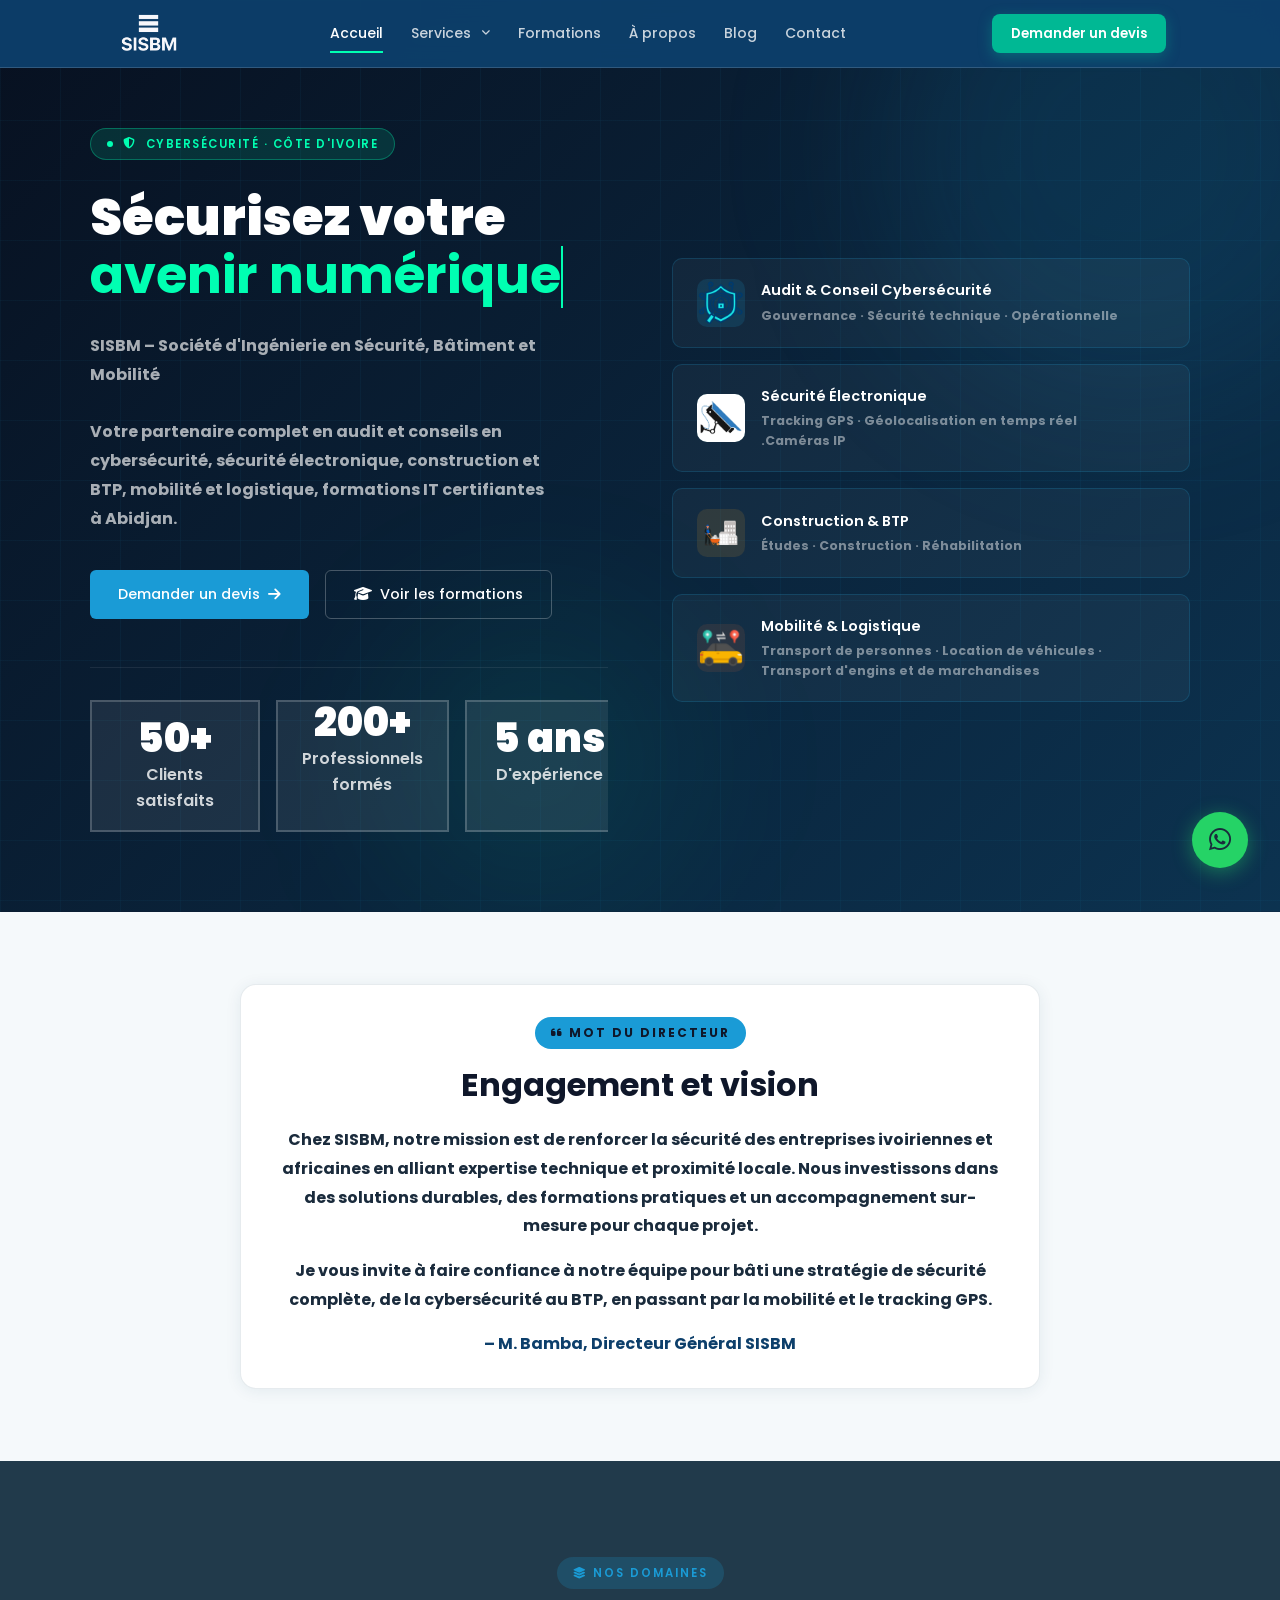
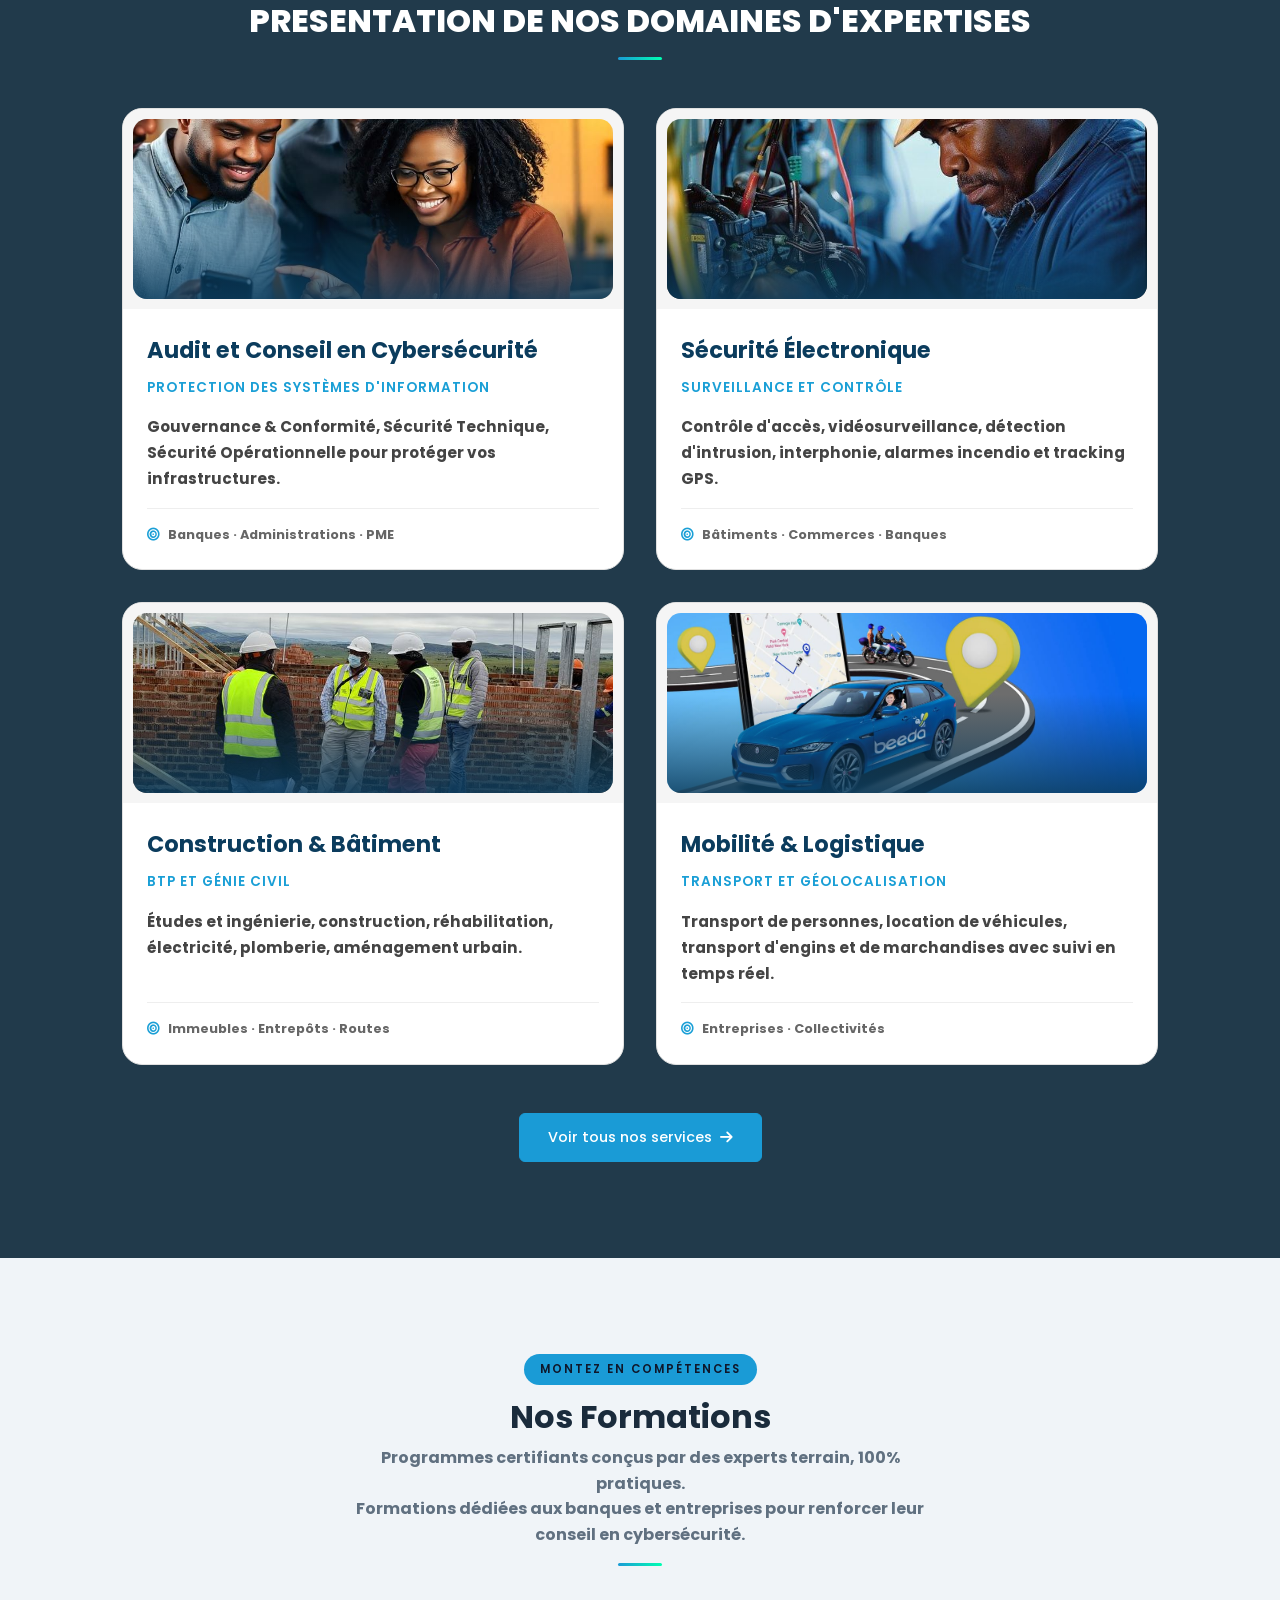
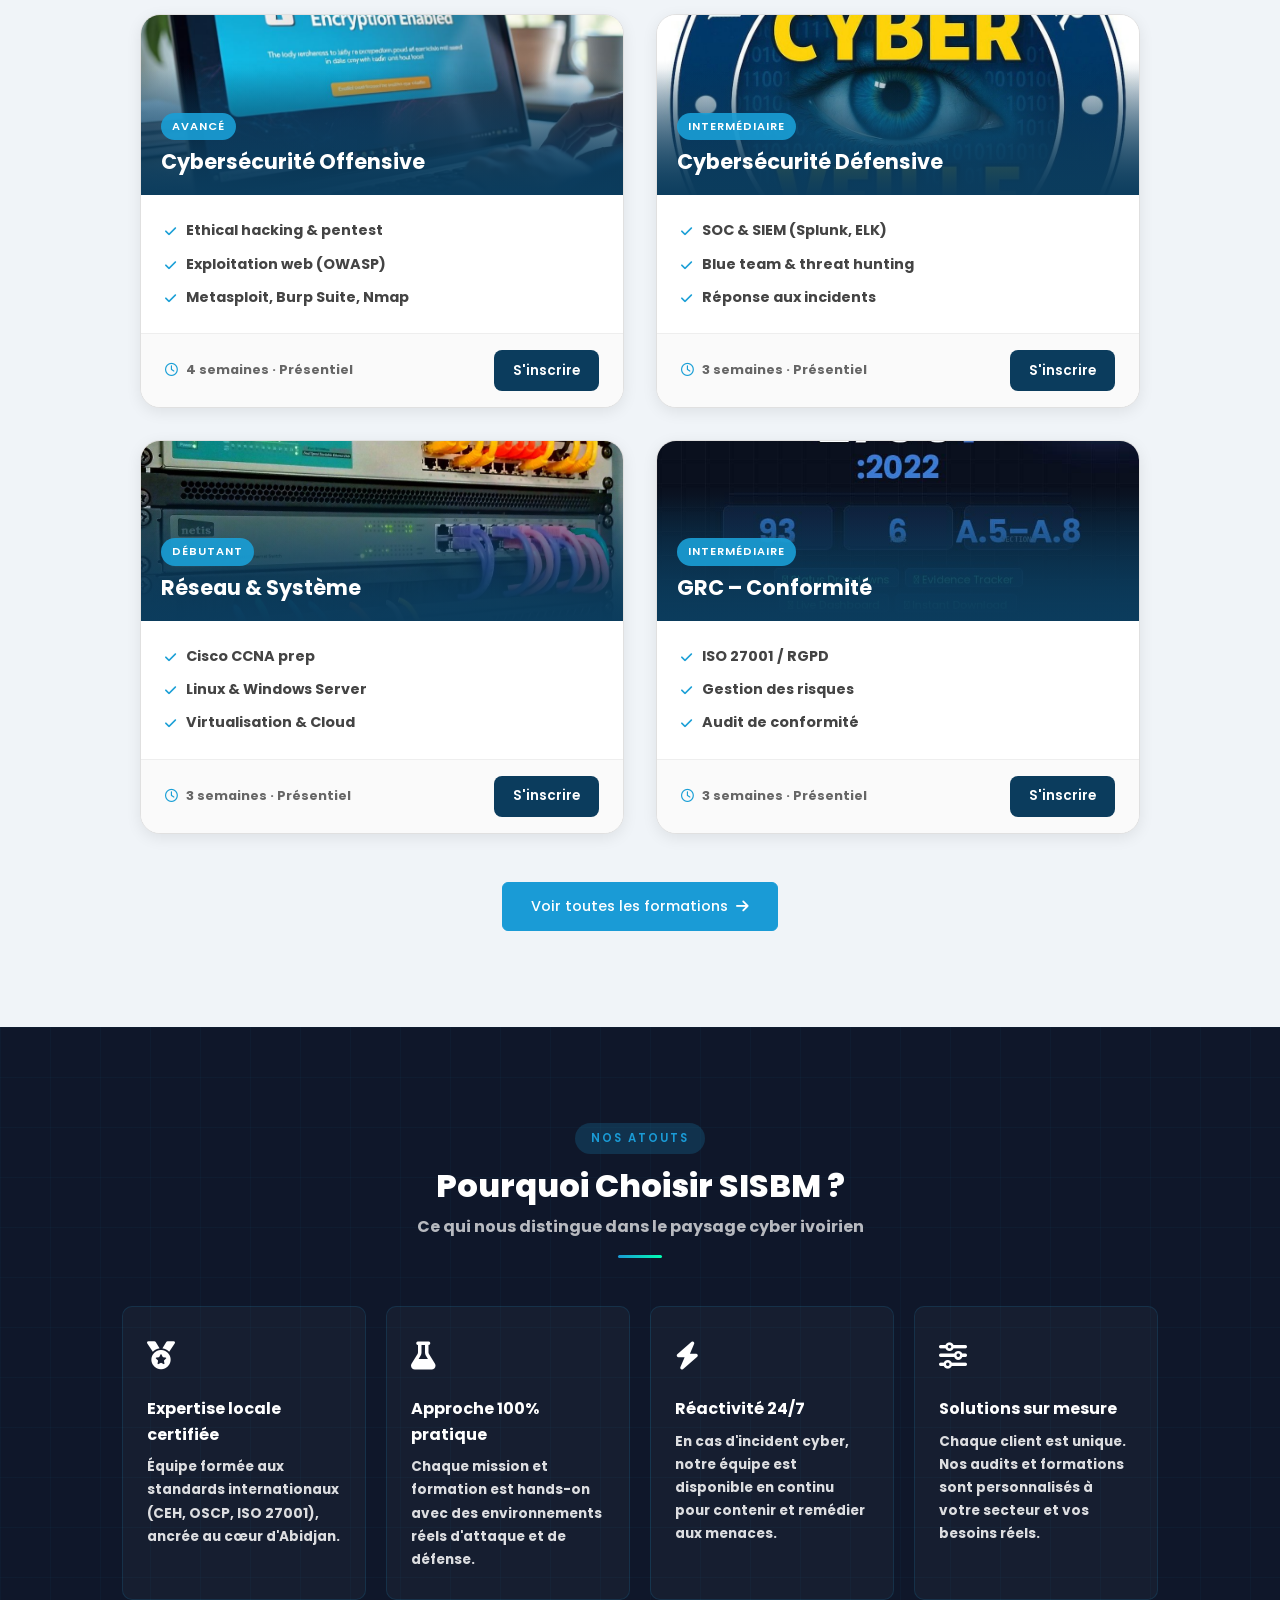
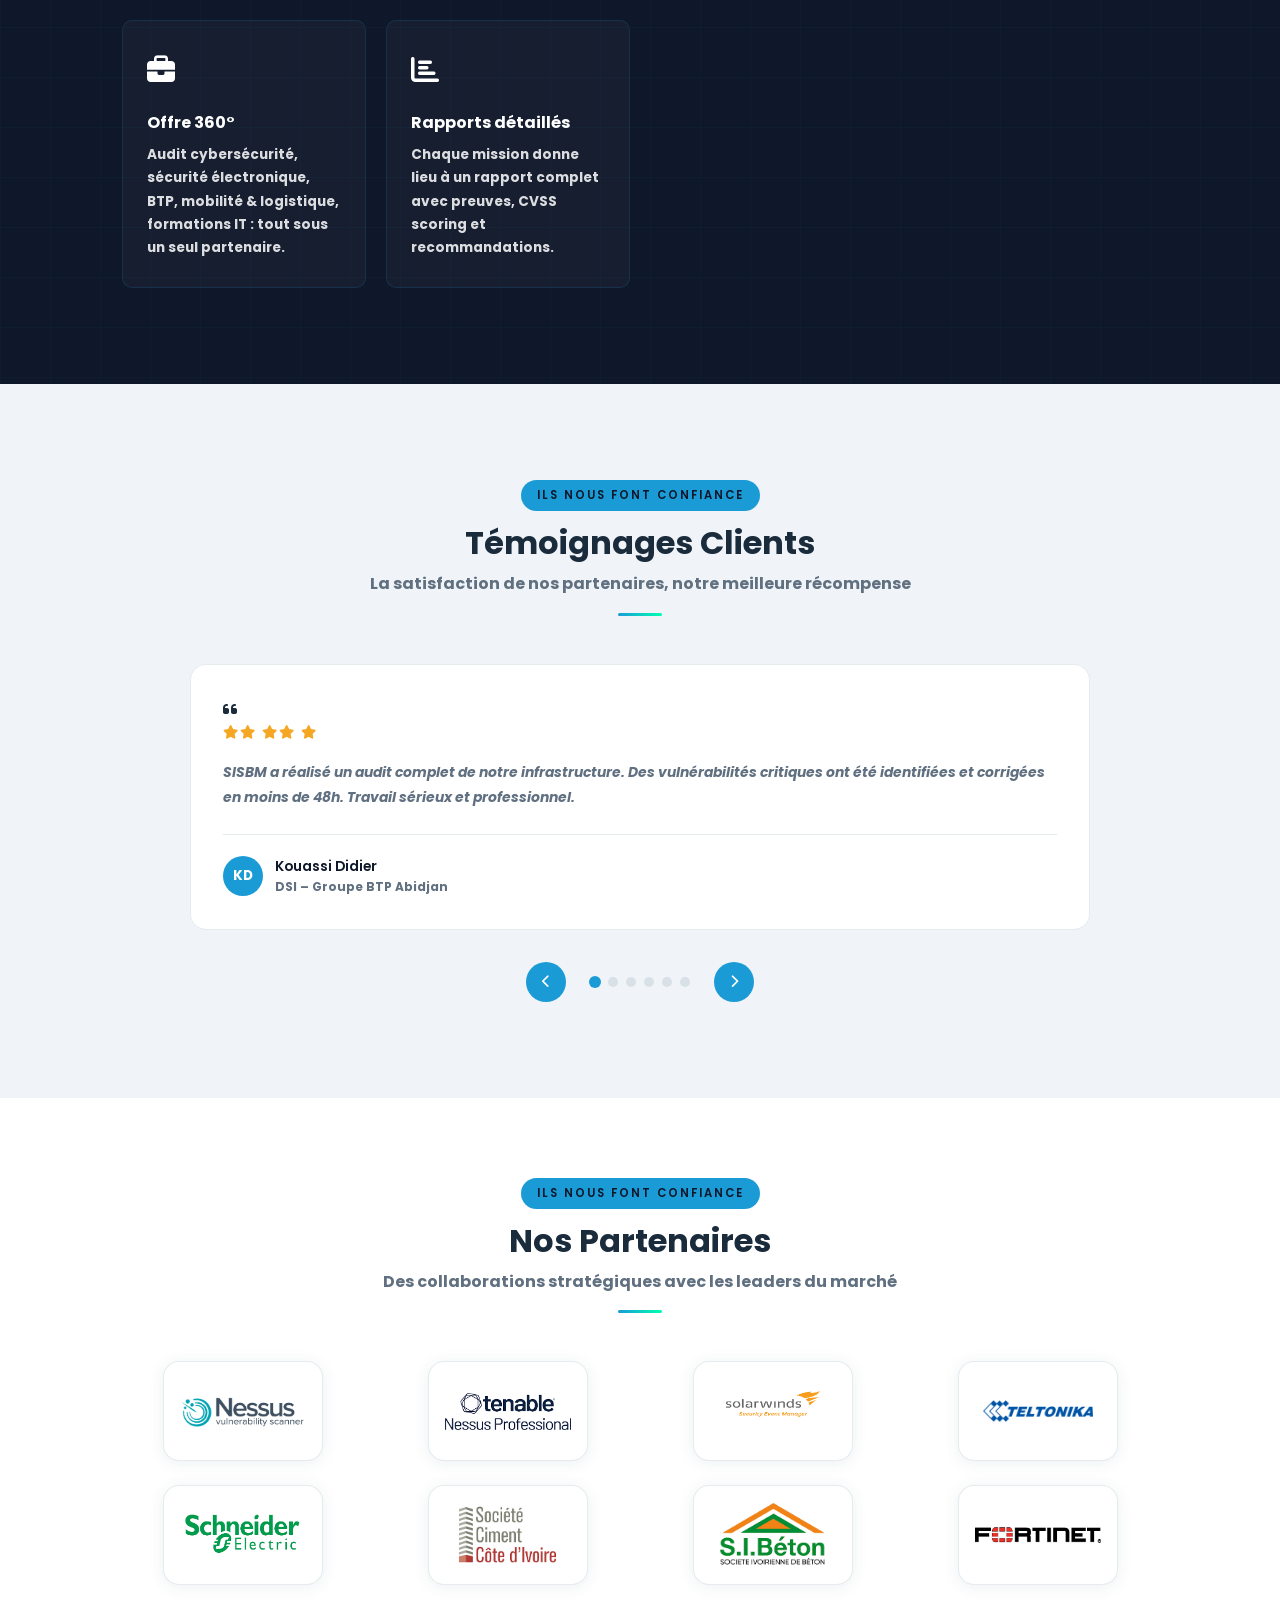
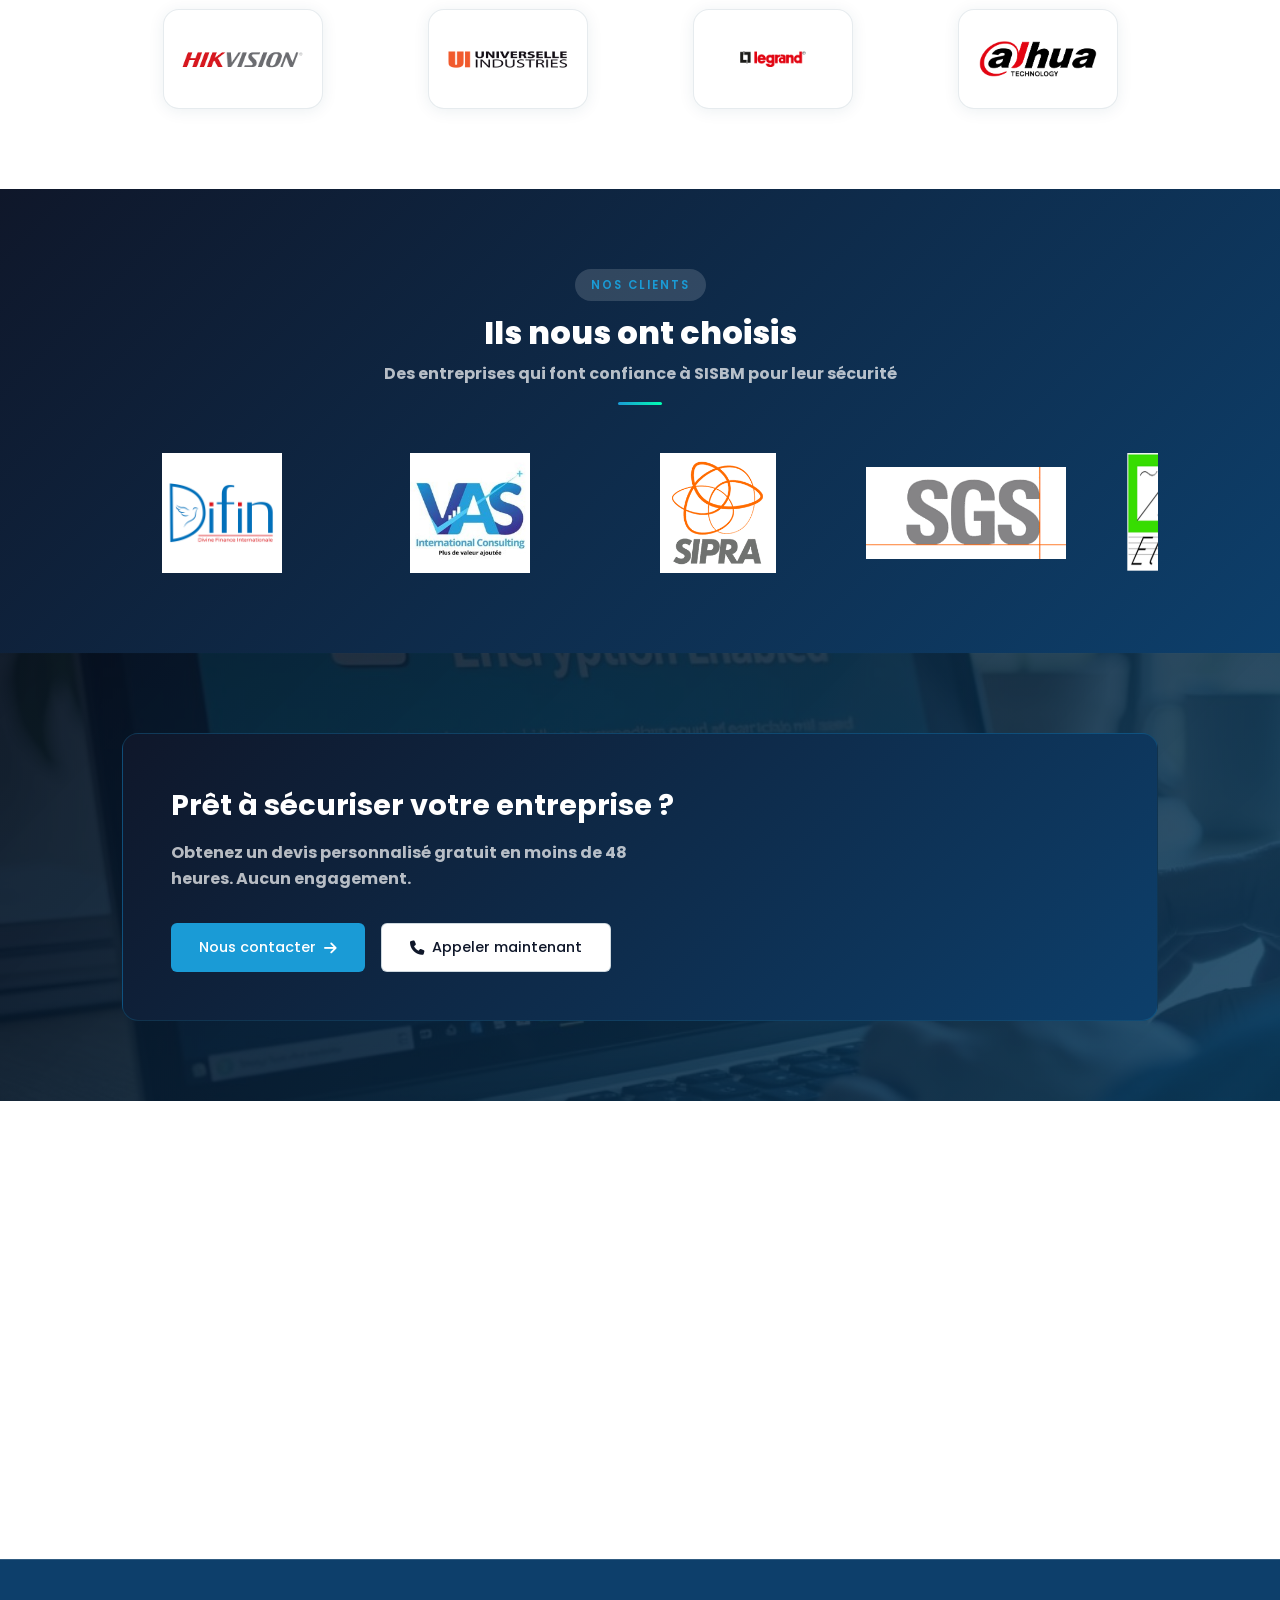
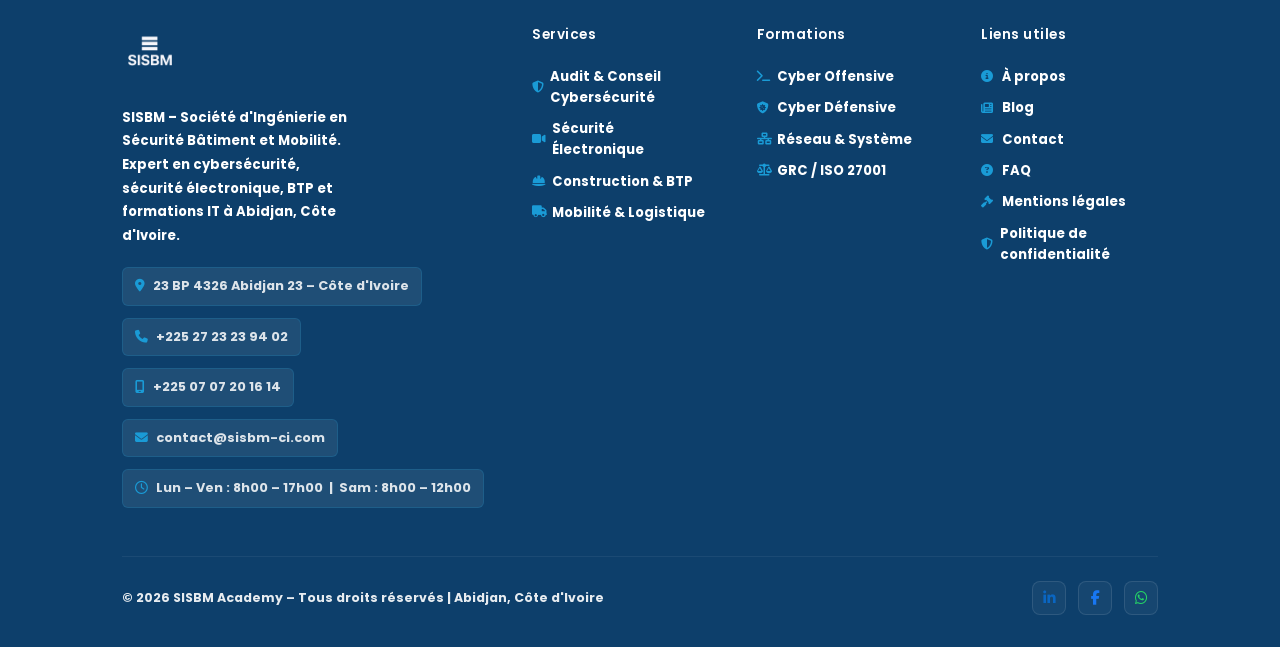
==== commit f2b18974: "correction des bug" ====
--- a/index.html
+++ b/index.html
@@ -24,7 +24,8 @@
   <!-- CSS -->
   <link rel="stylesheet" href="css/index.css" />
   <link rel="stylesheet" href="css/services.css" />
-  <link rel="stylesheet" href="css/mobile-nav.css" />
+  <link rel="stylesheet" href="css/nav.css" />
+  <link rel="stylesheet" href="css/footer.css" />
   <link rel="icon" type="image/png" href="images/logorech.jpg" />
 </head>
 <body>
@@ -39,6 +40,9 @@
       <p>Chargement en cours...</p>
     </div>
   </div>
+
+  <!-- Overlay mobile : ferme le menu au clic en dehors -->
+  <div class="nav-overlay" id="nav-overlay" aria-hidden="true"></div>
 
   <!-- ══════════════ NAVBAR ══════════════ -->
   <nav id="navbar" role="navigation" aria-label="Navigation principale">
@@ -49,18 +53,52 @@
 
       <ul class="nav-links" id="nav-menu">
         <li><a href="index.html" class="active">Accueil</a></li>
+
         <li class="dropdown">
-          <a href="service-cybersecurite.html">Services</a>
-          <ul class="dropdown-menu">
-            <li><span class="dropdown-section-title">Nos Domaines</span></li>
-            <li><a href="service-cybersecurite.html"><i class="fa-solid fa-shield-halved"></i> Audit & Conseil Cybersécurité</a></li>
-            <li><a href="services.html#electronique"><i class="fa-solid fa-video"></i> Sécurité Électronique</a></li>
-            <li><a href="services.html#btp"><i class="fa-solid fa-helmet-safety"></i> Construction & BTP</a></li>
-            <li><a href="services.html#mobilite"><i class="fa-solid fa-truck"></i> Mobilité & Logistique</a></li>
+          <a
+            href="service-cybersecurite.html"
+            class="nav-dropdown-trigger"
+            aria-expanded="false"
+            aria-haspopup="true"
+          >
+            Services
+          </a>
+          <ul class="dropdown-menu" role="menu">
+            <li><span class="dropdown-section-title">Nos domaines</span></li>
+            <li>
+              <a href="service-cybersecurite.html" role="menuitem">
+                <i class="fa-solid fa-shield-halved" aria-hidden="true"></i>
+                Audit &amp; Conseil Cybersécurité
+              </a>
+            </li>
+            <li>
+              <a href="services.html#electronique" role="menuitem">
+                <i class="fa-solid fa-video" aria-hidden="true"></i>
+                Sécurité Électronique
+              </a>
+            </li>
+            <li>
+              <a href="services.html#btp" role="menuitem">
+                <i class="fa-solid fa-helmet-safety" aria-hidden="true"></i>
+                Construction &amp; BTP
+              </a>
+            </li>
+            <li>
+              <a href="services.html#mobilite" role="menuitem">
+                <i class="fa-solid fa-truck" aria-hidden="true"></i>
+                Mobilité &amp; Logistique
+              </a>
+            </li>
             <li><span class="dropdown-section-title">Autres</span></li>
-            <li><a href="services.html"><i class="fa-solid fa-list"></i> Voir tous les services</a></li>
+            <li>
+              <a href="services.html" role="menuitem">
+                <i class="fa-solid fa-list" aria-hidden="true"></i>
+                Voir tous les services
+              </a>
+            </li>
           </ul>
         </li>
+
         <li><a href="formations.html">Formations</a></li>
         <li><a href="apropos.html">À propos</a></li>
         <li><a href="blog.html">Blog</a></li>
@@ -69,7 +107,14 @@
 
       <a href="contact.html#contact-form" class="nav-cta">Demander un devis</a>
 
-      <button class="nav-hamburger" aria-label="Menu" aria-expanded="false" aria-controls="nav-menu">
+      <button
+        type="button"
+        class="nav-hamburger"
+        id="hamburger"
+        aria-label="Ouvrir le menu"
+        aria-expanded="false"
+        aria-controls="nav-menu"
+      >
         <span></span><span></span><span></span>
       </button>
     </div>
@@ -794,6 +839,8 @@
     <i class="fa-brands fa-whatsapp"></i>
   </a>
 
+  <script src="js/nav.js"></script>
+  <script src="js/footer.js"></script>
   <script src="js/index.js"></script>
 </body>
 </html>
--- a/css/index.css
+++ b/css/index.css
@@ -4,9 +4,9 @@
 *, *::before, *::after { box-sizing: border-box; margin: 0; padding: 0; }
 
 :root {
-  --navy:       #060F1E;
-  --navy-mid:   #0B1F3A;
-  --blue:       #0B3C5D;
+  --navy:       #0D3F6B;
+  --navy-mid:   #0D3F6B;
+  --blue:       #0D3F6B;
   --cyan:       #1A9FD6;
   --cyan-light: #4BB8E8;
   --green:      #00FFB2;
@@ -162,72 +162,6 @@
   51%, 100% { border-color: transparent; }
 }
 
-/* ── NAVBAR ── */
-#navbar {
-  position: fixed; top: 0; left: 0; right: 0; z-index: 1000;
-  height: 68px; display: flex; align-items: center;
-  background: transparent; transition: background 0.3s, box-shadow 0.3s;
-}
-#navbar.scrolled {
-  background: rgba(6,15,30,0.96); backdrop-filter: blur(12px);
-  box-shadow: 0 1px 0 rgba(26,159,214,0.2);
-}
-.nav-inner {
-  width: 100%; max-width: 1100px; margin: 0 auto; padding: 0 2rem;
-  display: flex; align-items: center; justify-content: space-between;
-}
-.logo { font-family: var(--font-d); font-size: 1.25rem; font-weight: 900; color: white; letter-spacing: 3px; }
-.logo-dot { color: var(--green); }
-.nav-links { display: flex; align-items: center; gap: 2.25rem; }
-
-/* ── DROPDOWN MENU ── */
-.nav-links li { position: relative; }
-.nav-links .dropdown > a { display: flex; align-items: center; gap: 0.4rem; cursor: pointer; }
-.nav-links .dropdown > a::after { content: '\f107'; font-family: 'Font Awesome 6 Free'; font-weight: 900; font-size: 0.7rem; margin-left: 0.3rem; transition: transform 0.3s; }
-.nav-links .dropdown:hover > a::after { transform: rotate(180deg); }
-
-.nav-links .dropdown-menu {
-  position: absolute; top: 100%; left: 50%; transform: translateX(-50%);
-  background: rgba(6,15,30,0.98); backdrop-filter: blur(12px);
-  min-width: 220px; padding: 0.75rem 0; border-radius: 8px;
-  border: 1px solid rgba(26,159,214,0.2); box-shadow: 0 8px 24px rgba(0,0,0,0.4);
-  opacity: 0; visibility: hidden; transition: all 0.3s ease; z-index: 999;
-}
-.nav-links .dropdown:hover .dropdown-menu { opacity: 1; visibility: visible; top: calc(100% + 8px); }
-
-.nav-links .dropdown-menu li { padding: 0; }
-.nav-links .dropdown-menu a {
-  display: block; padding: 0.65rem 1.25rem; font-size: 0.8rem;
-  color: rgba(255,255,255,0.75); border-left: 3px solid transparent;
-  transition: all 0.3s ease;
-}
-.nav-links .dropdown-menu a:hover { color: white; background: rgba(26,159,214,0.15); border-left-color: var(--cyan); padding-left: 1.5rem; }
-
-/* ── DROPDOWN SECTION TITLES ── */
-.dropdown-section-title {
-  display: block; padding: 0.5rem 1.25rem; font-size: 0.65rem;
-  text-transform: uppercase; letter-spacing: 1.5px; color: var(--cyan);
-  font-weight: 700; border-bottom: 1px solid rgba(26,159,214,0.2); margin-bottom: 0.5rem;
-}
-
-.nav-links a {
-  font-size: 0.85rem; color: rgba(255,255,255,0.75); letter-spacing: 0.3px;
-  transition: color var(--tr); position: relative;
-}
-.nav-links a::after {
-  content: ''; position: absolute; left: 0; bottom: -4px;
-  width: 0; height: 2px; background: var(--green); transition: width var(--tr);
-}
-.nav-links a:hover, .nav-links a.active { color: white; }
-.nav-links a:hover::after, .nav-links a.active::after { width: 100%; }
-.nav-cta {
-  background: linear-gradient(135deg, var(--cyan), #0E7AB0); color: white;
-  padding: 0.55rem 1.3rem; border: none; border-radius: var(--r-sm);
-  font-size: 0.85rem; font-weight: 500; transition: var(--tr);
-}
-.nav-cta:hover { transform: translateY(-1px); box-shadow: 0 4px 14px rgba(26,159,214,0.4); }
-.nav-hamburger { display: none; flex-direction: column; gap: 5px; background: none; border: none; padding: 4px; cursor: pointer; }
-.nav-hamburger span { display: block; width: 24px; height: 2px; background: white; border-radius: 2px; transition: var(--tr); }
 
 /* ── HERO ── */
 #hero {
--- a/css/services.css
+++ b/css/services.css
@@ -674,37 +674,6 @@
   max-width: 500px;
 }
 
-/* =============================================
-   Mobile Menu Styles (Dropdown)
-   ============================================= */
-
-/* Mobile nav open state */
-.nav-links.mobile-open {
-  display: flex; flex-direction: column;
-  position: fixed; top: 68px; left: 0; right: 0;
-  background: rgba(6,15,30,0.98); backdrop-filter: blur(12px);
-  padding: 1.5rem 2rem; gap: 1.25rem; z-index: 999;
-  border-bottom: 1px solid rgba(26,159,214,0.2);
-}
-.nav-links.mobile-open a { color: rgba(255,255,255,0.85); font-size: 1rem; }
-
-/* Mobile dropdown - click to toggle */
-.nav-links.mobile-open .dropdown > a { justify-content: space-between; }
-.nav-links.mobile-open .dropdown > a::after { content: '\f107'; font-family: 'Font Awesome 6 Free'; font-weight: 900; margin-left: auto; }
-.nav-links.mobile-open .dropdown.dropdown-open > a::after { transform: rotate(180deg); }
-.nav-links.mobile-open .dropdown-menu { display: none; position: static; background: transparent; box-shadow: none; border: none; padding-left: 1rem; padding: 0.5rem 0; }
-.nav-links.mobile-open .dropdown-menu li { padding: 0; }
-.nav-links.mobile-open .dropdown-menu a { padding: 0.5rem 0.75rem; font-size: 0.9rem; border-left: none; }
-.nav-links.mobile-open .dropdown-menu a:hover { background: rgba(26,159,214,0.15); padding-left: 0.75rem; }
-.nav-links.mobile-open .dropdown-section-title { font-size: 0.7rem; padding: 0.5rem 0.75rem; }
-
-/* Responsive */
-@media (max-width: 768px) {
-  .nav-links, .nav-cta { display: none; }
-  .nav-hamburger { display: flex; }
-  .nav-links.mobile-open { display: flex; }
-}
-
 /* ── HERO RESPONSIVE ── */
 @media (max-width: 900px) {
   .page-hero-inner {
--- a/css/nav.css
+++ b/css/nav.css
@@ -0,0 +1,329 @@
+:root {
+  --nav-h: 68px;
+  --nav-bg: rgba(13, 63, 107, 0.96);
+  --nav-border: rgba(255, 255, 255, 0.15);
+  --navy-dark: #0D3F6B;
+}
+
+/* Overlay */
+.nav-overlay {
+  position: fixed;
+  inset: 0;
+  top: var(--nav-h);
+  background: rgba(0, 0, 0, 0.45);
+  backdrop-filter: blur(4px);
+  opacity: 0;
+  visibility: hidden;
+  transition: opacity 0.25s ease, visibility 0.25s ease;
+  z-index: 998;
+}
+.nav-overlay.is-visible {
+  opacity: 1;
+  visibility: visible;
+}
+
+#navbar {
+  position: fixed;
+  top: 0;
+  left: 0;
+  right: 0;
+  z-index: 1000;
+  height: var(--nav-h);
+  display: flex;
+  align-items: center;
+  background: var(--nav-bg);
+  backdrop-filter: blur(12px);
+  border-bottom: 1px solid var(--nav-border);
+  transition: box-shadow 0.3s ease;
+}
+#navbar.scrolled {
+  box-shadow: 0 8px 24px rgba(0, 0, 0, 0.25);
+}
+
+.nav-inner {
+  width: 100%;
+  max-width: 1100px;
+  margin: 0 auto;
+  padding: 0 1.5rem;
+  display: flex;
+  align-items: center;
+  justify-content: space-between;
+  gap: 1rem;
+}
+
+.logo { display: inline-flex; align-items: center; text-decoration: none; }
+
+.nav-links {
+  display: flex;
+  align-items: center;
+  gap: 1.75rem;
+  list-style: none;
+  margin: 0;
+  padding: 0;
+}
+.nav-links li { position: relative; }
+
+.nav-links > li > a,
+.nav-dropdown-trigger {
+  font-size: 0.875rem;
+  font-weight: 500;
+  color: rgba(255, 255, 255, 0.78);
+  text-decoration: none;
+  padding: 0.5rem 0;
+  display: inline-flex;
+  align-items: center;
+  gap: 0.35rem;
+  transition: color 0.2s ease;
+}
+.nav-links > li > a:hover,
+.nav-links > li > a.active,
+.nav-dropdown-trigger:hover {
+  color: #fff;
+}
+
+/* soulignement discret desktop */
+@media (min-width: 901px) {
+  .nav-links > li:not(.dropdown) > a,
+  .nav-dropdown-trigger {
+    position: relative;
+  }
+  .nav-links > li:not(.dropdown) > a::after,
+  .nav-dropdown-trigger::after {
+    content: "";
+    position: absolute;
+    left: 0;
+    bottom: 0;
+    width: 0;
+    height: 2px;
+    background: var(--green, #00ffb2);
+    transition: width 0.2s ease;
+  }
+  .nav-links > li:not(.dropdown) > a:hover::after,
+  .nav-links > li:not(.dropdown) > a.active::after,
+  .nav-dropdown-trigger:hover::after {
+    width: 100%;
+  }
+}
+
+/* Flèche Services */
+.nav-dropdown-trigger::before {
+  content: "\f107";
+  font-family: "Font Awesome 6 Free";
+  font-weight: 900;
+  font-size: 0.65rem;
+  margin-left: 0.25rem;
+  order: 2;
+  transition: transform 0.25s ease;
+}
+
+/* Supprimer toute autre flèche parasite */
+.nav-dropdown-trigger::after {
+  display: none !important;
+}
+
+@media (min-width: 901px) {
+  .nav-links .dropdown:hover .nav-dropdown-trigger::before {
+    transform: rotate(180deg);
+  }
+}
+.nav-links.mobile-open .dropdown.dropdown-open .nav-dropdown-trigger::before {
+  transform: rotate(180deg);
+}
+
+/* Dropdown desktop */
+.nav-links .dropdown-menu {
+  list-style: none;
+  margin: 0;
+  padding: 0.5rem 0;
+  position: absolute;
+  top: 100%;
+  left: 50%;
+  transform: translateX(-50%) translateY(6px);
+  min-width: 260px;
+  background: rgba(13, 63, 107, 0.98);
+  backdrop-filter: blur(12px);
+  border-radius: 12px;
+  border: 1px solid rgba(255, 255, 255, 0.22);
+  box-shadow: 0 16px 40px rgba(0, 0, 0, 0.35);
+  opacity: 0;
+  visibility: hidden;
+  transition: opacity 0.2s ease, visibility 0.2s ease, transform 0.2s ease;
+  z-index: 1001;
+}
+
+@media (min-width: 901px) {
+  .nav-links .dropdown:hover .dropdown-menu {
+    opacity: 1;
+    visibility: visible;
+    transform: translateX(-50%) translateY(10px);
+  }
+}
+
+.nav-links .dropdown-menu a {
+  display: flex;
+  align-items: center;
+  gap: 0.6rem;
+  padding: 0.65rem 1.1rem;
+  font-size: 0.82rem;
+  color: rgba(255, 255, 255, 0.82);
+  text-decoration: none;
+  border-left: 3px solid transparent;
+  transition: background 0.2s ease, border-color 0.2s ease, color 0.2s ease;
+}
+.nav-links .dropdown-menu a i {
+  width: 1.1rem;
+  text-align: center;
+  color: var(--cyan, #1a9fd6);
+  opacity: 0.9;
+}
+.nav-links .dropdown-menu a:hover {
+  background: rgba(26, 159, 214, 0.12);
+  border-left-color: var(--cyan, #1a9fd6);
+  color: #fff;
+}
+
+.dropdown-section-title {
+  display: block;
+  padding: 0.45rem 1.1rem 0.35rem;
+  font-size: 0.62rem;
+  text-transform: uppercase;
+  letter-spacing: 0.12em;
+  color: var(--cyan, #1a9fd6);
+  font-weight: 700;
+}
+
+.nav-cta {
+  flex-shrink: 0;
+  background: #00b894;
+  color: #ffffff;
+  padding: 0.55rem 1.2rem;
+  border-radius: 8px;
+  font-size: 0.82rem;
+  font-weight: 600;
+  text-decoration: none;
+  transition: transform 0.2s ease, box-shadow 0.2s ease;
+  box-shadow: 0 4px 14px rgba(0, 184, 148, 0.35);
+}
+.nav-cta:hover {
+  transform: translateY(-1px);
+  box-shadow: 0 6px 20px rgba(0, 184, 148, 0.5);
+}
+
+.nav-hamburger {
+  display: none;
+  flex-direction: column;
+  justify-content: center;
+  gap: 5px;
+  width: 44px;
+  height: 44px;
+  padding: 0;
+  border: none;
+  background: transparent;
+  cursor: pointer;
+  border-radius: 8px;
+  z-index: 1001;
+}
+.nav-hamburger:hover {
+  background: rgba(255, 255, 255, 0.06);
+}
+.nav-hamburger span {
+  display: block;
+  width: 22px;
+  height: 2px;
+  margin: 0 auto;
+  background: #fff;
+  border-radius: 2px;
+  transition: transform 0.25s ease, opacity 0.25s ease;
+}
+.nav-hamburger[aria-expanded="true"] span:nth-child(1) {
+  transform: translateY(7px) rotate(45deg);
+}
+.nav-hamburger[aria-expanded="true"] span:nth-child(2) {
+  opacity: 0;
+}
+.nav-hamburger[aria-expanded="true"] span:nth-child(3) {
+  transform: translateY(-7px) rotate(-45deg);
+}
+
+/* Mobile / tablette */
+@media (max-width: 900px) {
+  .nav-links,
+  .nav-cta {
+    display: none;
+  }
+  .nav-hamburger {
+    display: inline-flex !important;
+  }
+
+  .nav-links.mobile-open {
+    display: flex !important;
+    flex-direction: column;
+    position: fixed;
+    top: var(--nav-h);
+    left: 0;
+    right: 0;
+    max-height: calc(100vh - var(--nav-h));
+    overflow-y: auto;
+    padding: 0.75rem 1.25rem 1.25rem;
+    gap: 0;
+    background: rgba(13, 63, 107, 0.98);
+    backdrop-filter: blur(14px);
+    border-bottom: 1px solid var(--nav-border);
+    z-index: 999;
+    -webkit-overflow-scrolling: touch;
+  }
+
+  .nav-links.mobile-open > li {
+    border-bottom: 1px solid rgba(255, 255, 255, 0.06);
+  }
+  .nav-links.mobile-open > li:last-child {
+    border-bottom: none;
+  }
+
+  .nav-links.mobile-open > li > a,
+  .nav-links.mobile-open .nav-dropdown-trigger {
+    min-height: 48px;
+    padding: 0.85rem 0.25rem;
+    font-size: 1rem;
+    font-weight: 500;
+    width: 100%;
+    justify-content: space-between;
+  }
+
+  .nav-links.mobile-open .dropdown-menu {
+    display: none;
+    position: static;
+    transform: none;
+    opacity: 1;
+    visibility: visible;
+    min-width: 0;
+    margin: 0 0 0.5rem;
+    padding: 0 0 0.35rem 0.5rem;
+    background: rgba(0, 0, 0, 0.2);
+    border: 1px solid rgba(26, 159, 214, 0.15);
+    border-radius: 10px;
+    box-shadow: none;
+  }
+
+  /* IMPORTANT : afficher le sous-menu au clic */
+  .nav-links.mobile-open .dropdown.dropdown-open .dropdown-menu {
+    display: block;
+  }
+
+  .nav-links.mobile-open .dropdown-menu a {
+    min-height: 44px;
+    padding: 0.65rem 0.75rem;
+    font-size: 0.92rem;
+    border-left: none;
+    border-radius: 8px;
+  }
+  .nav-links.mobile-open .dropdown-menu a:hover {
+    background: rgba(26, 159, 214, 0.15);
+  }
+
+  .nav-links.mobile-open .dropdown-section-title {
+    padding: 0.5rem 0.75rem 0.25rem;
+    margin-bottom: 0;
+    border: none;
+  }
+}
--- a/css/footer.css
+++ b/css/footer.css
@@ -0,0 +1,181 @@
+/* ════════════════════════════════════════
+   SISBM ACADEMY – Footer CSS
+   ════════════════════════════════════════ */
+
+:root {
+  --navy: #0f172a;
+  --cyan: #1a9bd6;
+  --tr: 0.3s ease;
+}
+
+/* === FOOTER BASE === */
+footer {
+  background: #0D3F6B;
+  color: rgba(255,255,255,0.9);
+  padding: 4rem 0 2rem;
+  border-top: 1px solid rgba(255,255,255,0.15);
+}
+
+/* === FOOTER GRID === */
+.footer-grid {
+  display: grid;
+  grid-template-columns: 1.5fr 1fr 1fr 1fr;
+  gap: 3rem;
+  margin-bottom: 3rem;
+}
+
+/* === FOOTER BRAND === */
+.footer-brand .footer-logo {
+  font-family: var(--font-d);
+  font-size: 1.2rem;
+  font-weight: 900;
+  color: #fff;
+  letter-spacing: 3px;
+  display: block;
+  margin-bottom: 1rem;
+}
+.footer-brand .footer-logo img {
+  height: 56px;
+  width: auto;
+}
+.footer-brand p {
+  font-size: 0.82rem;
+  line-height: 1.8;
+  max-width: 240px;
+  color: #ffffff;
+}
+
+/* === FOOTER COLUMNS === */
+.footer-col h4 {
+  color: #fff;
+  font-size: 0.85rem;
+  font-weight: 600;
+  letter-spacing: 0.5px;
+  margin-bottom: 1.25rem;
+}
+.footer-col ul {
+  display: flex;
+  flex-direction: column;
+  gap: 0.65rem;
+}
+.footer-col li a {
+  font-size: 0.82rem;
+  color: #ffffff;
+  transition: color var(--tr);
+  display: flex;
+  align-items: center;
+  gap: 0.4rem;
+}
+.footer-col li a i {
+  color: var(--cyan);
+  font-size: 0.75rem;
+  width: 14px;
+}
+.footer-col li a:hover {
+  color: var(--cyan);
+}
+
+/* === FOOTER BOTTOM === */
+.footer-bottom {
+  border-top: 1px solid rgba(255,255,255,0.06);
+  padding-top: 1.5rem;
+  display: flex;
+  align-items: center;
+  justify-content: space-between;
+  font-size: 0.78rem;
+}
+.footer-social {
+  display: flex;
+  gap: 0.75rem;
+}
+.social-btn {
+  width: 34px;
+  height: 34px;
+  border-radius: 8px;
+  border: 1px solid rgba(255,255,255,0.1);
+  background: rgba(255,255,255,0.04);
+  display: flex;
+  align-items: center;
+  justify-content: center;
+  font-size: 0.85rem;
+  transition: var(--tr);
+  color: #ffffff;
+  cursor: pointer;
+}
+.social-btn:hover {
+  background: var(--cyan);
+  color: #ffffff;
+}
+.social-btn.social-linkedin:hover {
+  background: #0A66C2;
+}
+
+/* === FOOTER CONTACT INFO === */
+.footer-contact-info {
+  margin-top: 1.25rem;
+  display: flex;
+  flex-direction: row;
+  flex-wrap: wrap;
+  gap: 0.75rem;
+  justify-content: flex-start;
+}
+.fci-item {
+  display: flex;
+  align-items: center;
+  gap: 0.5rem;
+  font-size: 0.8rem;
+  color: rgba(255,255,255,0.85);
+  background: rgba(255,255,255,0.08);
+  padding: 0.5rem 0.75rem;
+  border-radius: 6px;
+  border: 1px solid rgba(26,159,214,0.2);
+  white-space: nowrap;
+}
+.fci-item i {
+  color: var(--cyan);
+}
+.fci-item a {
+  color: inherit;
+  text-decoration: none;
+}
+.fci-item a:hover {
+  color: var(--cyan);
+}
+
+/* === RESPONSIVE === */
+
+/* Tablette */
+@media (max-width: 900px) {
+  .footer-grid {
+    grid-template-columns: 1fr 1fr;
+    gap: 2rem;
+  }
+}
+
+/* Mobile */
+@media (max-width: 640px) {
+  .footer-grid {
+    grid-template-columns: 1fr;
+    gap: 2rem;
+  }
+  .footer-bottom {
+    flex-direction: column;
+    gap: 1rem;
+    text-align: center;
+  }
+  .footer-brand p {
+    font-size: 0.85rem;
+    max-width: none;
+  }
+  .footer-contact-info {
+    flex-direction: column;
+    gap: 0.5rem;
+  }
+  .fci-item {
+    font-size: 0.75rem;
+    padding: 0.4rem 0.6rem;
+  }
+  footer {
+    padding: 2rem 1rem 1rem;
+  }
+}
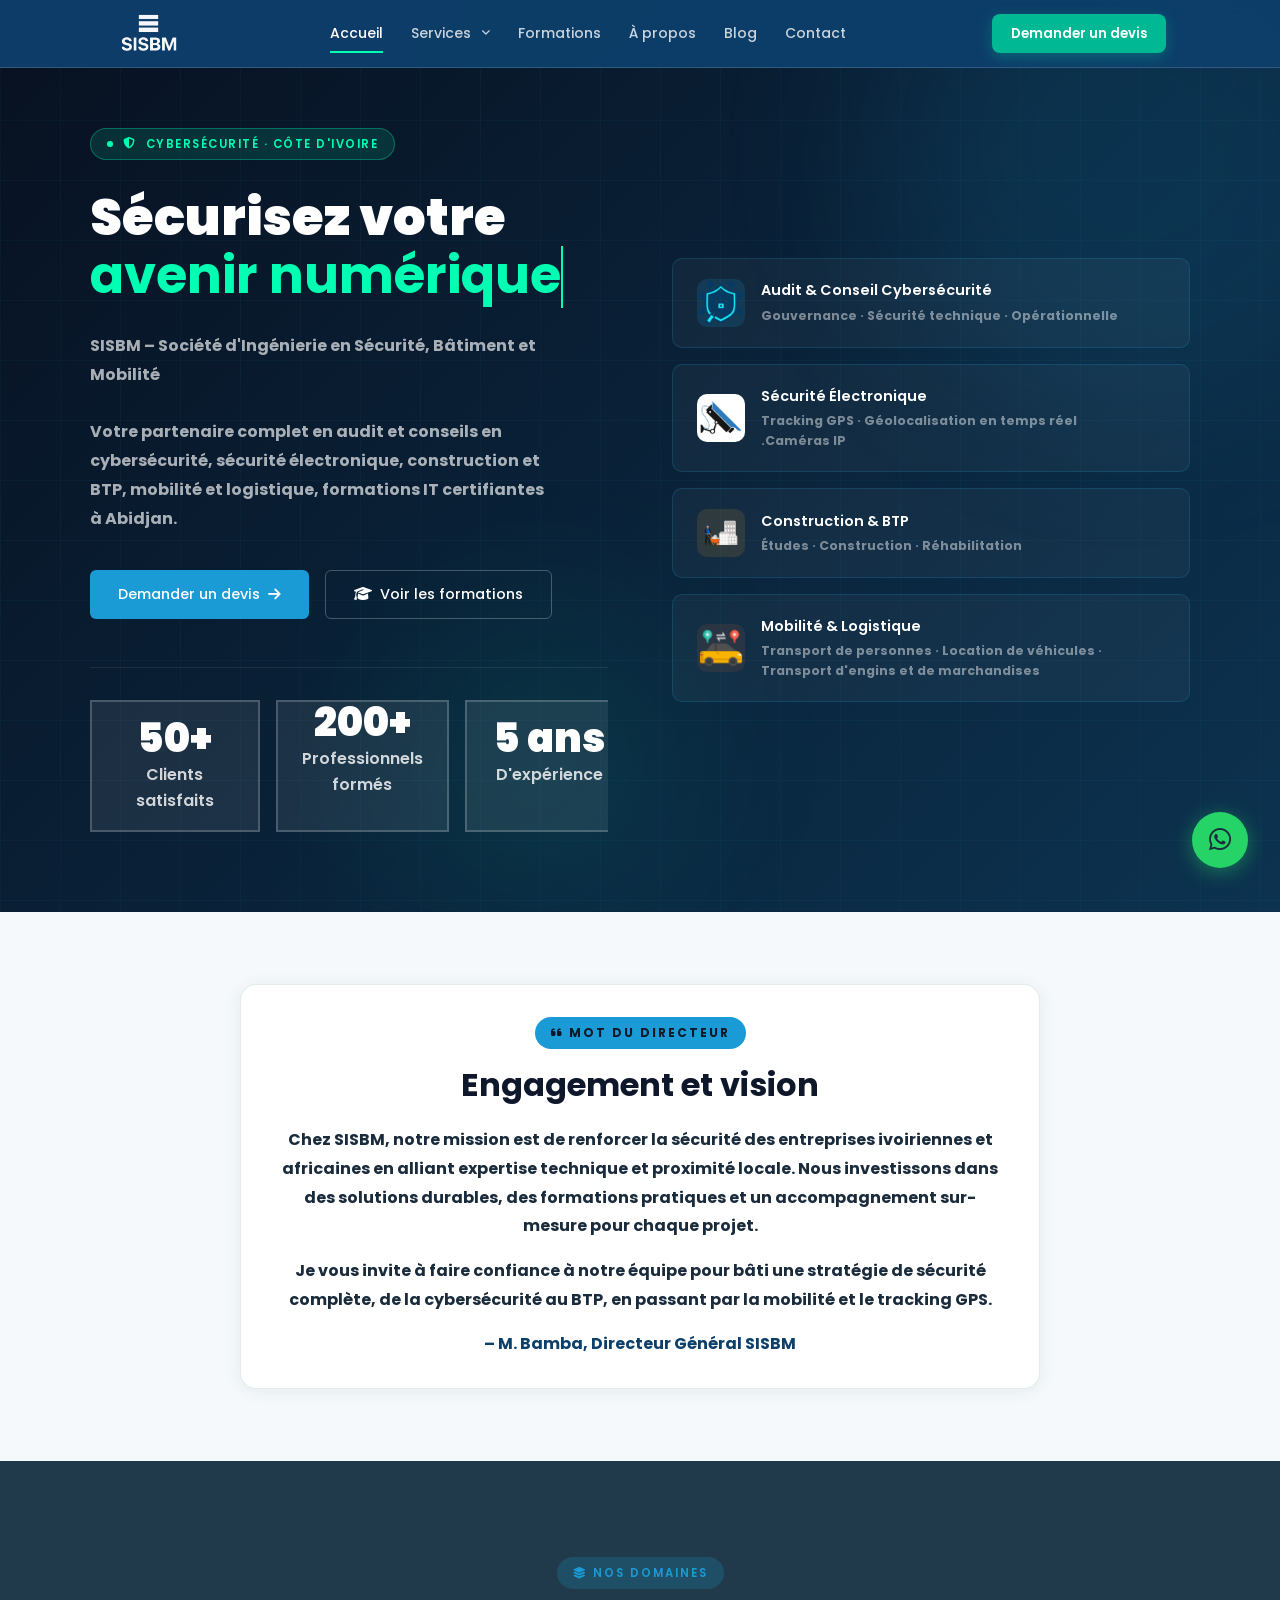
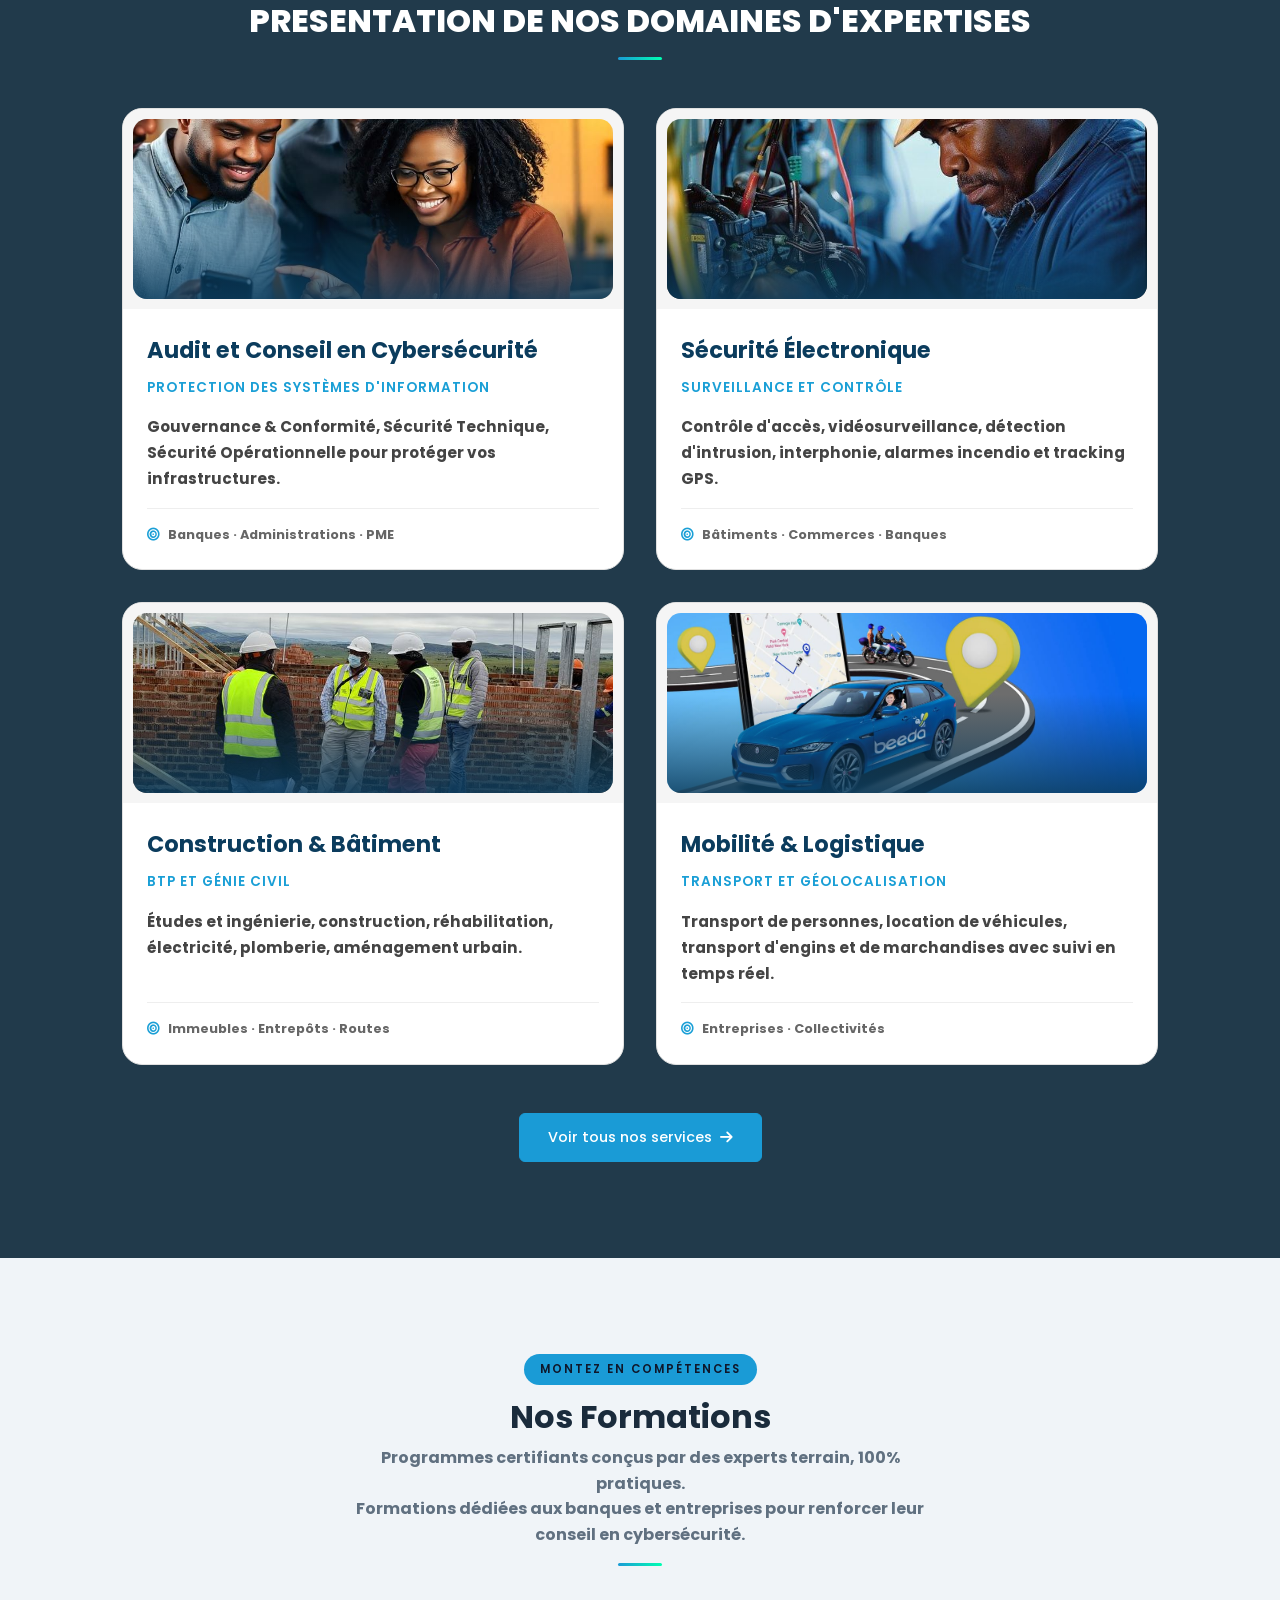
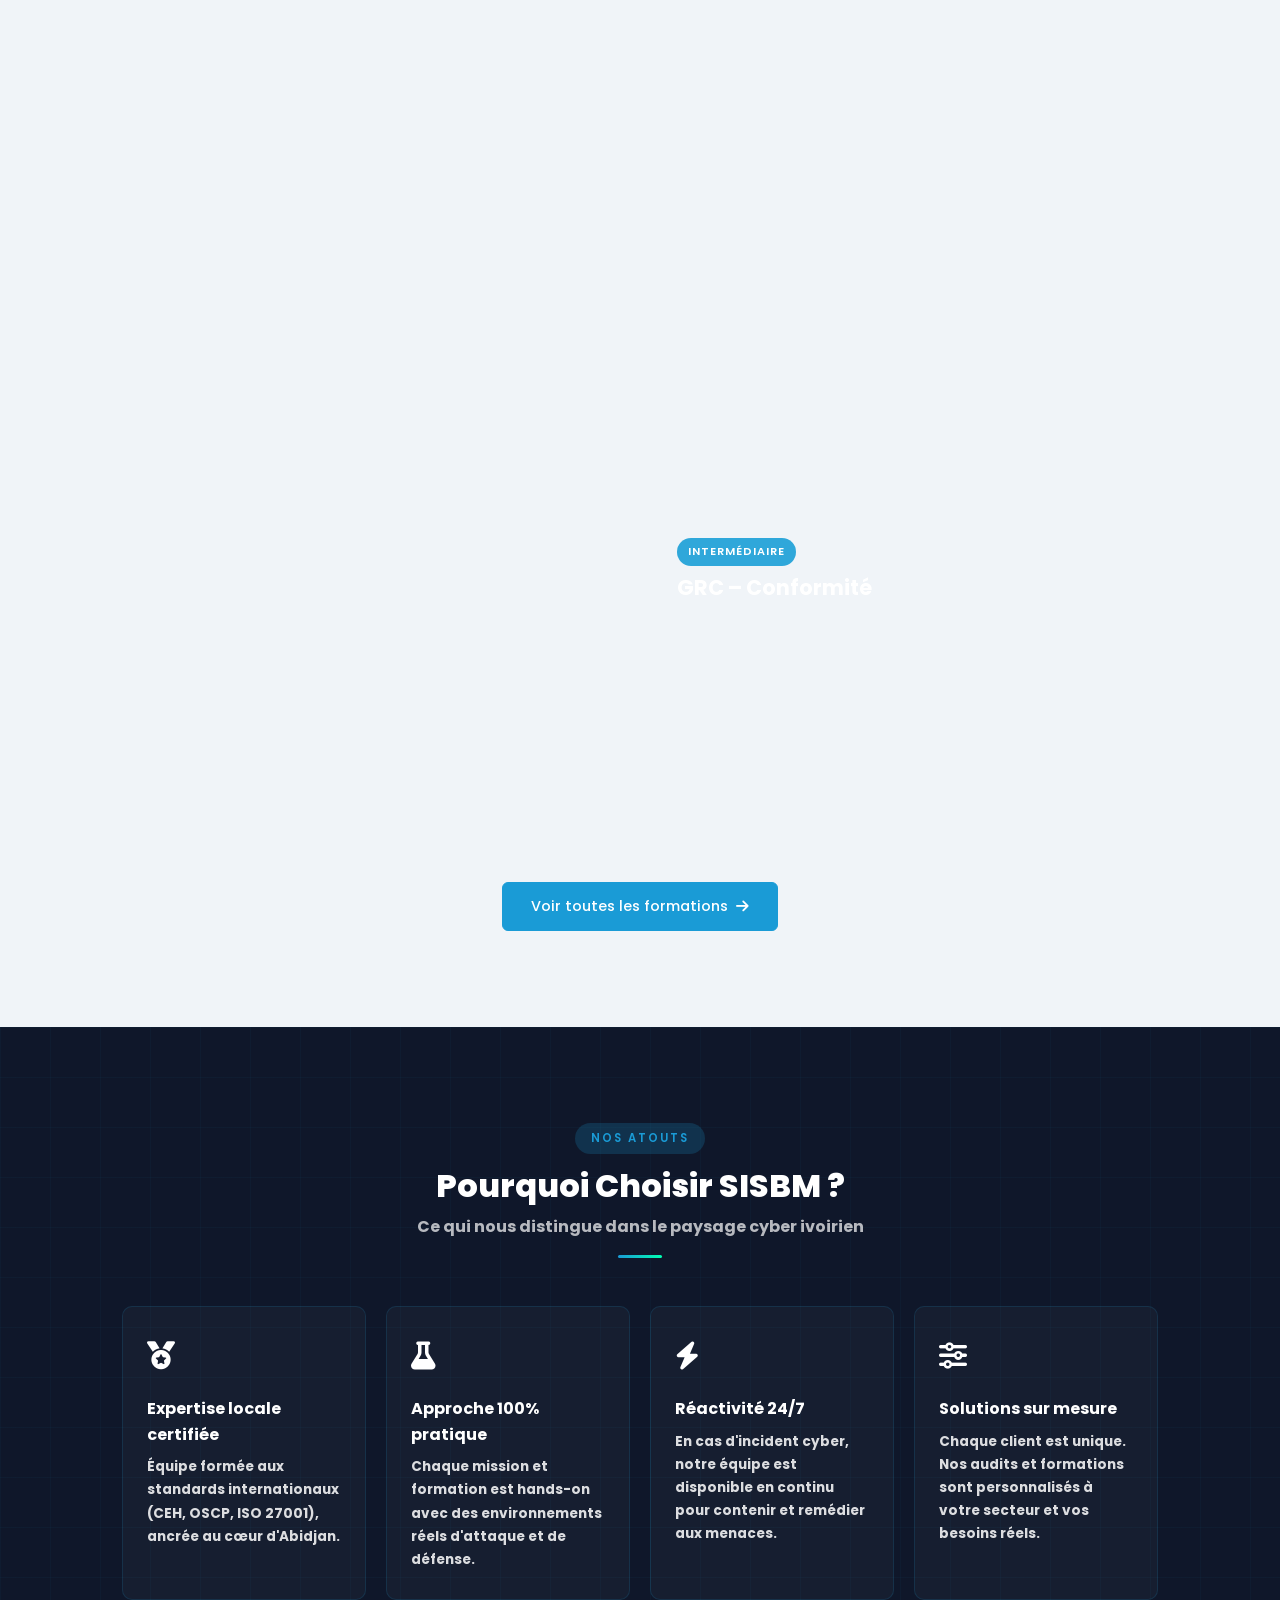
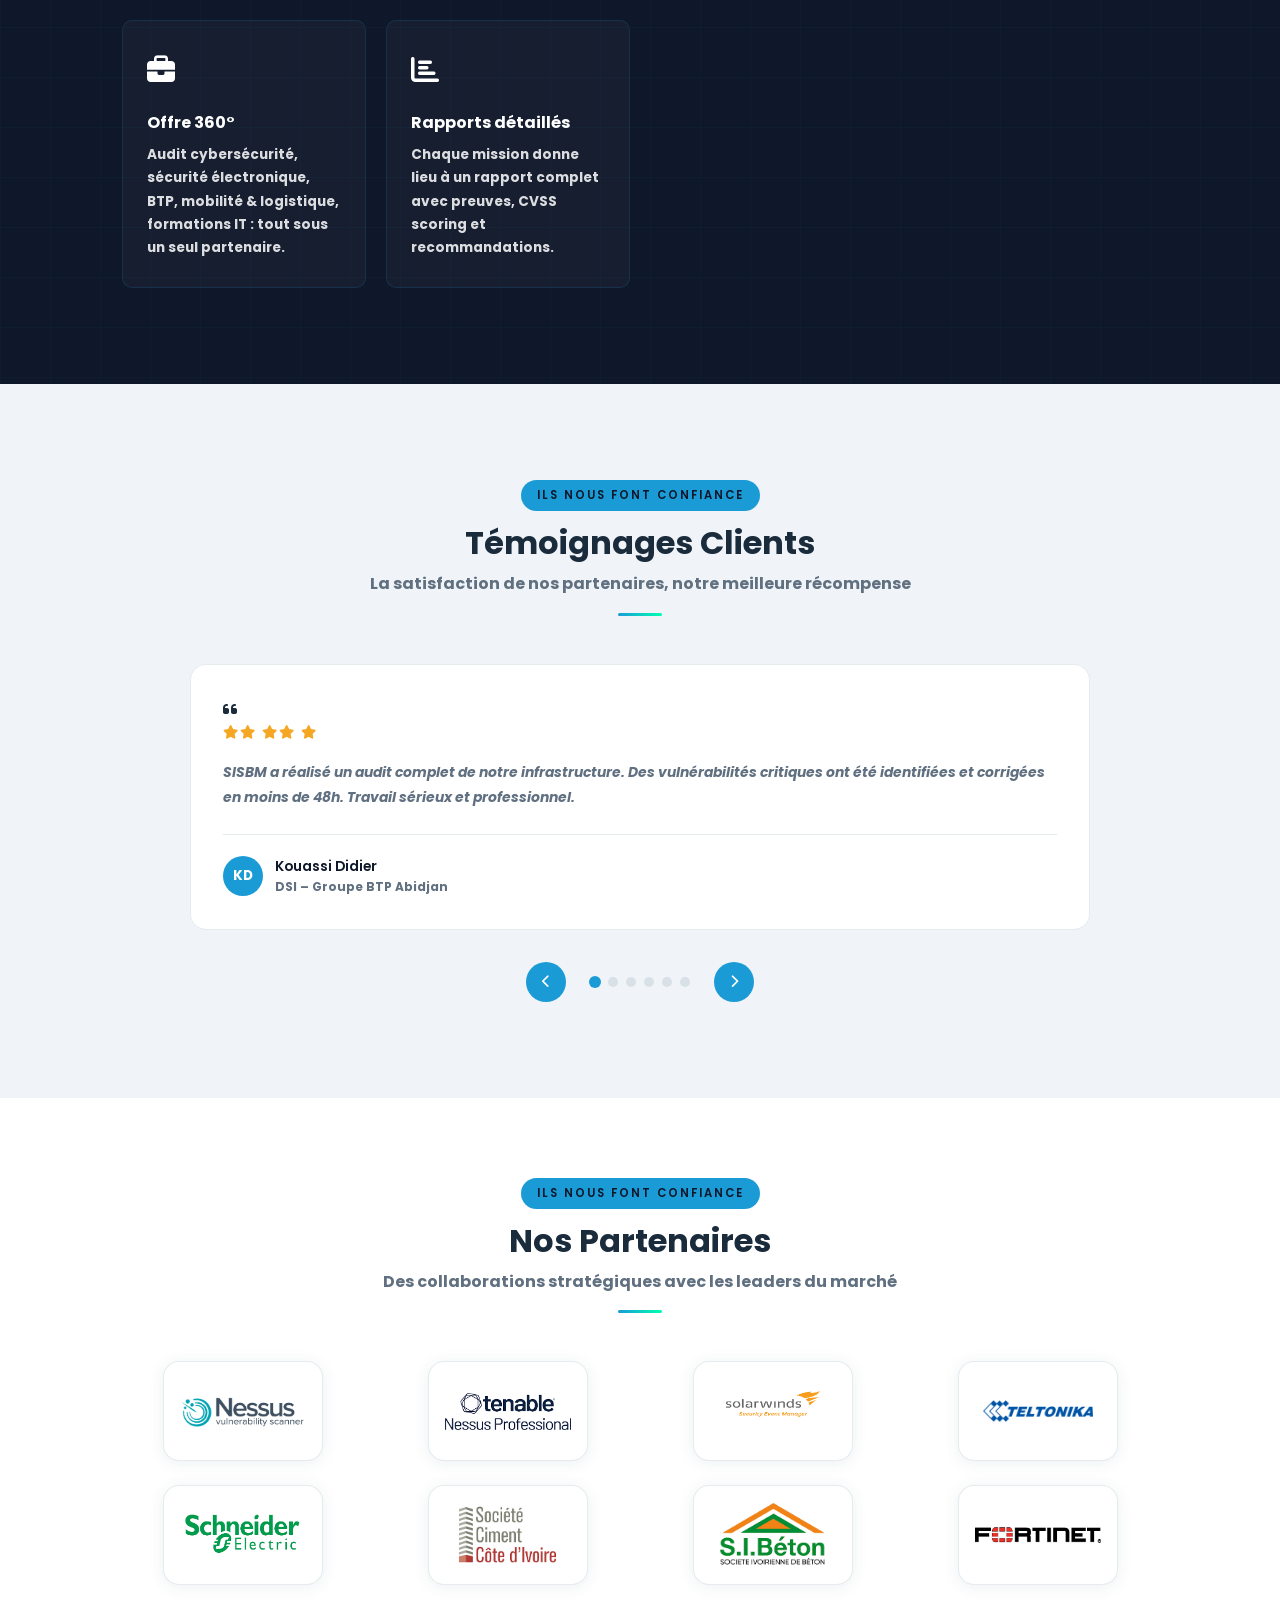
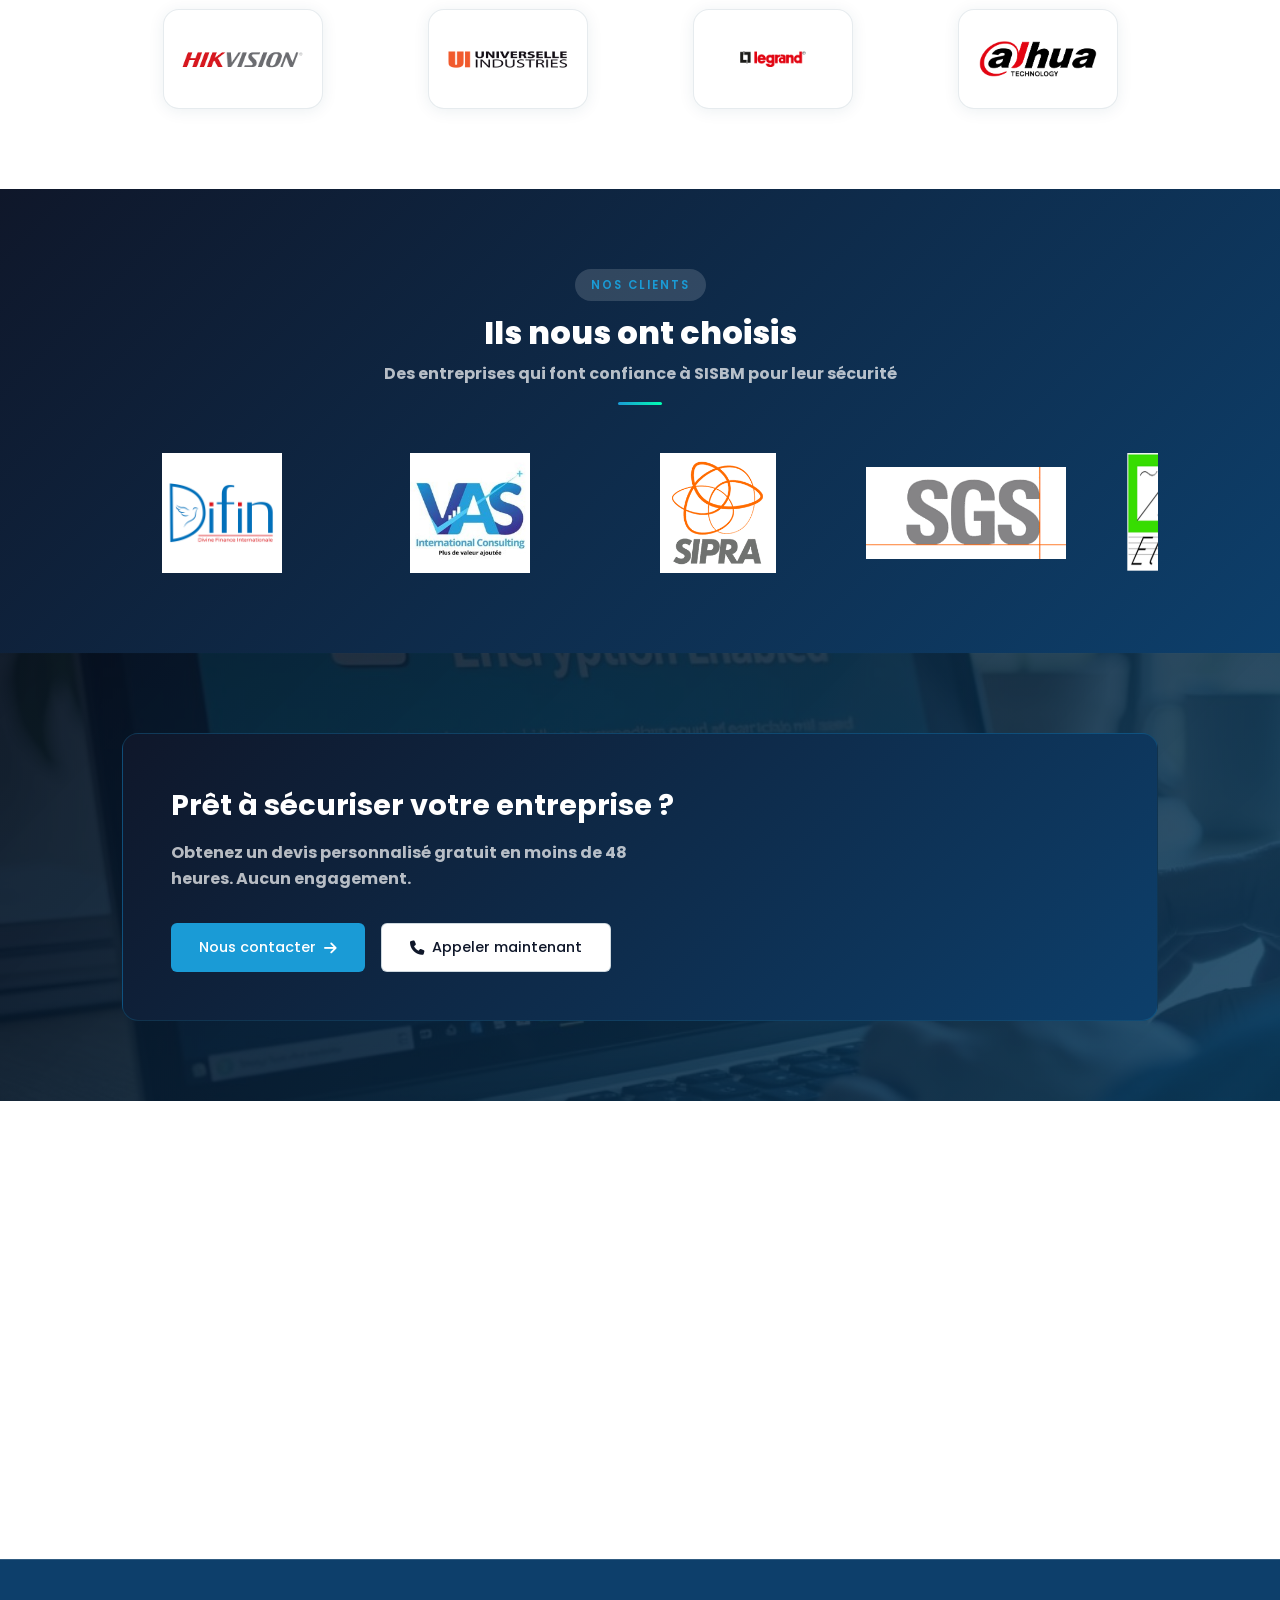
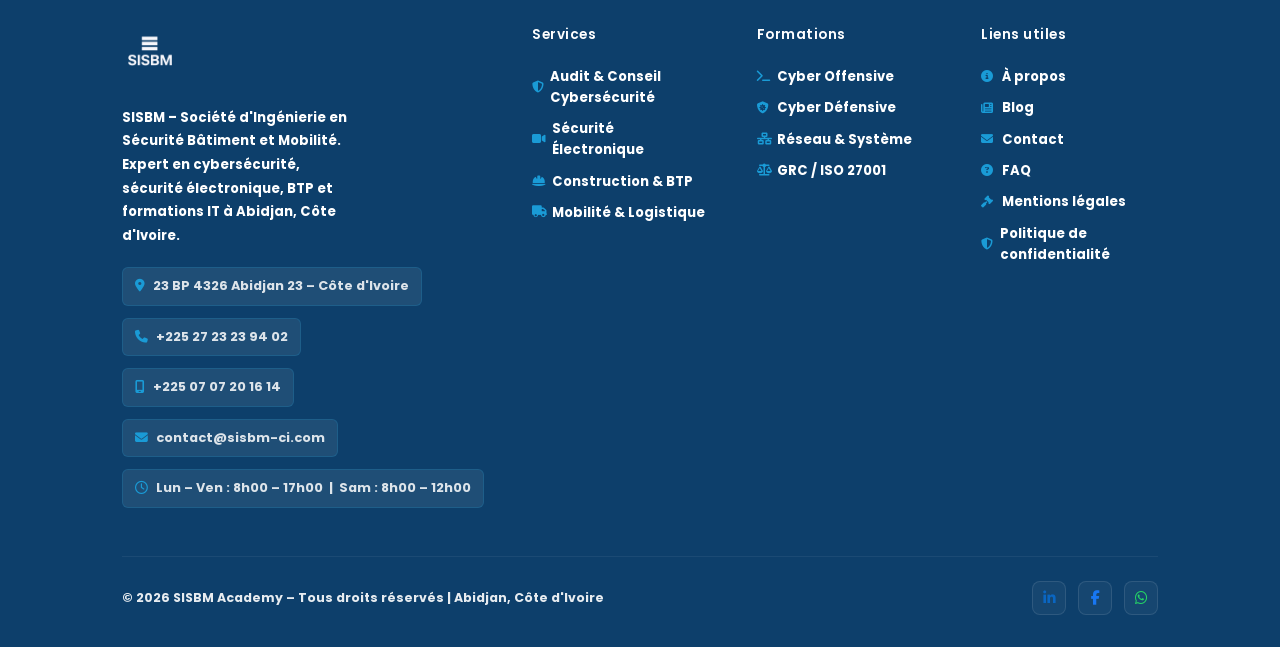
==== commit 42f9b614: "mise ajour" ====
--- a/index.html
+++ b/index.html
@@ -56,7 +56,7 @@
 
         <li class="dropdown">
           <a
-            href="service-cybersecurite.html"
+            href="services.html"
             class="nav-dropdown-trigger"
             aria-expanded="false"
             aria-haspopup="true"
@@ -72,19 +72,19 @@
               </a>
             </li>
             <li>
-              <a href="services.html#electronique" role="menuitem">
+              <a href="service-electronique.html" role="menuitem">
                 <i class="fa-solid fa-video" aria-hidden="true"></i>
                 Sécurité Électronique
               </a>
             </li>
             <li>
-              <a href="services.html#btp" role="menuitem">
+              <a href="service-btp.html" role="menuitem">
                 <i class="fa-solid fa-helmet-safety" aria-hidden="true"></i>
                 Construction &amp; BTP
               </a>
             </li>
             <li>
-              <a href="services.html#mobilite" role="menuitem">
+              <a href="service-mobilite.html" role="menuitem">
                 <i class="fa-solid fa-truck" aria-hidden="true"></i>
                 Mobilité &amp; Logistique
               </a>
@@ -263,7 +263,7 @@
         </a>
 
         <!-- Carte 2: Sécurité Électronique -->
-        <a href="services.html#electronique" class="expertise-card" data-aos data-aos-delay="150">
+        <a href="service-electronique.html" class="expertise-card" data-aos data-aos-delay="150">
           <div class="ec-image-wrap">
             <img src="images/electronique se.jpg" alt="Sécurité Électronique" class="ec-image" />
             <div class="ec-overlay"></div>
@@ -278,7 +278,7 @@
         </a>
 
         <!-- Carte 3: Construction & Bâtiment -->
-        <a href="services.html#btp" class="expertise-card" data-aos data-aos-delay="200">
+        <a href="service-btp.html" class="expertise-card" data-aos data-aos-delay="200">
           <div class="ec-image-wrap">
             <img src="images/batiment.jpg" alt="Construction & Bâtiment" class="ec-image" />
             <div class="ec-overlay"></div>
@@ -293,7 +293,7 @@
         </a>
 
         <!-- Carte 4: Mobilité & Logistique -->
-        <a href="services.html#mobilite" class="expertise-card" data-aos data-aos-delay="250">
+        <a href="service-mobilite.html" class="expertise-card" data-aos data-aos-delay="250">
           <div class="ec-image-wrap">
             <img src="images/cps sec.jpg" alt="Mobilité & Logistique" class="ec-image" />
             <div class="ec-overlay"></div>
@@ -786,9 +786,9 @@
         <h4>Services</h4>
         <ul>
           <li><a href="service-cybersecurite.html"><i class="fa-solid fa-shield-halved"></i> Audit & Conseil Cybersécurité</a></li>
-          <li><a href="services.html#electronique"><i class="fa-solid fa-video"></i> Sécurité Électronique</a></li>
-          <li><a href="services.html#btp"><i class="fa-solid fa-helmet-safety"></i> Construction & BTP</a></li>
-          <li><a href="services.html#mobilite"><i class="fa-solid fa-truck"></i> Mobilité & Logistique</a></li>
+          <li><a href="service-electronique.html"><i class="fa-solid fa-video"></i> Sécurité Électronique</a></li>
+          <li><a href="service-btp.html"><i class="fa-solid fa-helmet-safety"></i> Construction & BTP</a></li>
+          <li><a href="service-mobilite.html"><i class="fa-solid fa-truck"></i> Mobilité & Logistique</a></li>
         </ul>
       </div>
 
@@ -825,7 +825,7 @@
         <a href="https://www.facebook.com/search/top/?q=sisbm" class="social-btn social-facebook" aria-label="Facebook" title="Facebook" target="_blank">
           <i class="fa-brands fa-facebook-f"></i>
         </a>
-        <a href="https://wa.me/2250556059740" class="social-btn social-whatsapp" aria-label="WhatsApp" title="WhatsApp" target="_blank">
+        <a href="https://wa.me/2250707201614" class="social-btn social-whatsapp" aria-label="WhatsApp" title="WhatsApp" target="_blank">
           <i class="fa-brands fa-whatsapp"></i>
         </a>
       </div>
@@ -834,7 +834,7 @@
 </footer>
 
   <!-- Bouton WhatsApp flottant -->
-  <a href="https://wa.me/2250556059740?text=Bonjour%20SISBM%2C%20je%20souhaite%20des%20informations%20sur%20vos%20services."
+  <a href="https://wa.me/2250707201614?text=Bonjour%20SISBM%2C%20je%20souhaite%20des%20informations%20sur%20vos%20services."
      class="wa-float" id="wa-float" target="_blank" aria-label="Contacter sur WhatsApp">
     <i class="fa-brands fa-whatsapp"></i>
   </a>
--- a/css/nav.css
+++ b/css/nav.css
@@ -152,7 +152,8 @@
 }
 
 @media (min-width: 901px) {
-  .nav-links .dropdown:hover .dropdown-menu {
+  .nav-links .dropdown:hover .dropdown-menu,
+  .nav-links .dropdown.dropdown-open .dropdown-menu {
     opacity: 1;
     visibility: visible;
     transform: translateX(-50%) translateY(10px);
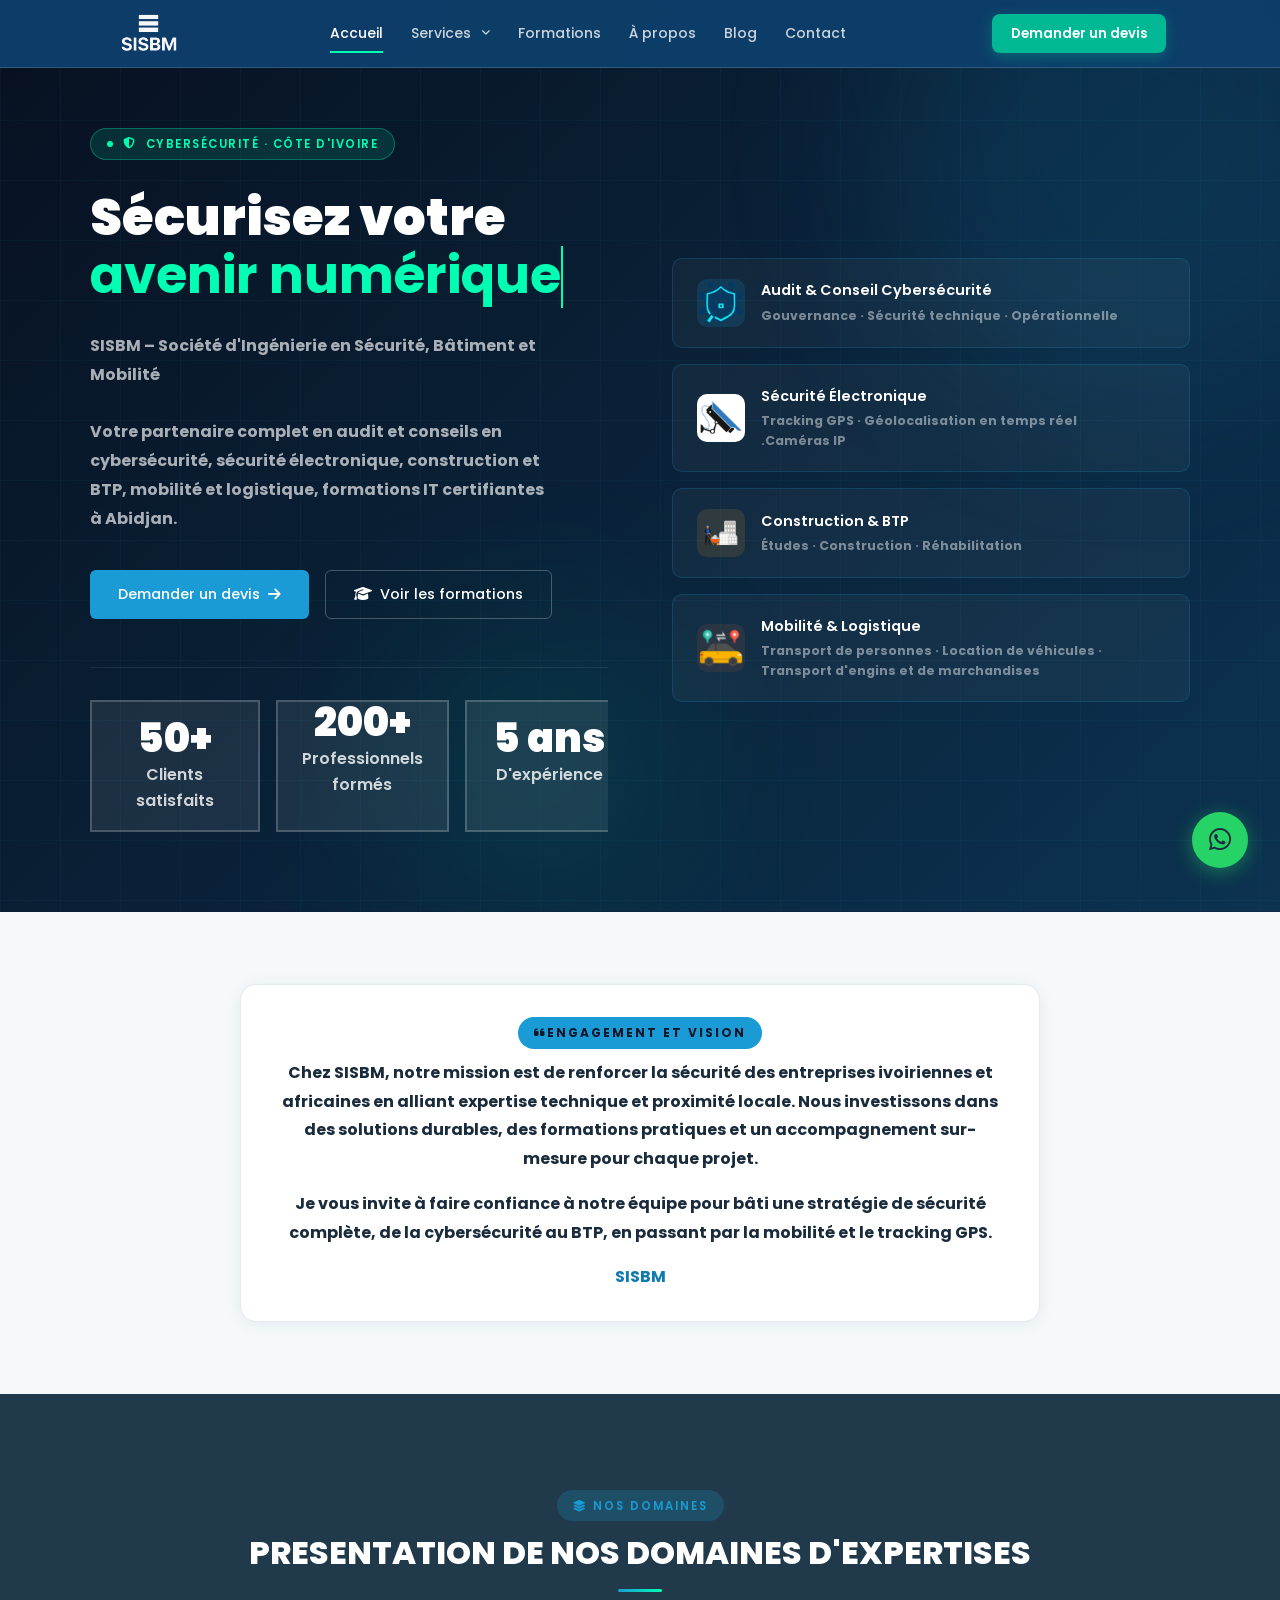
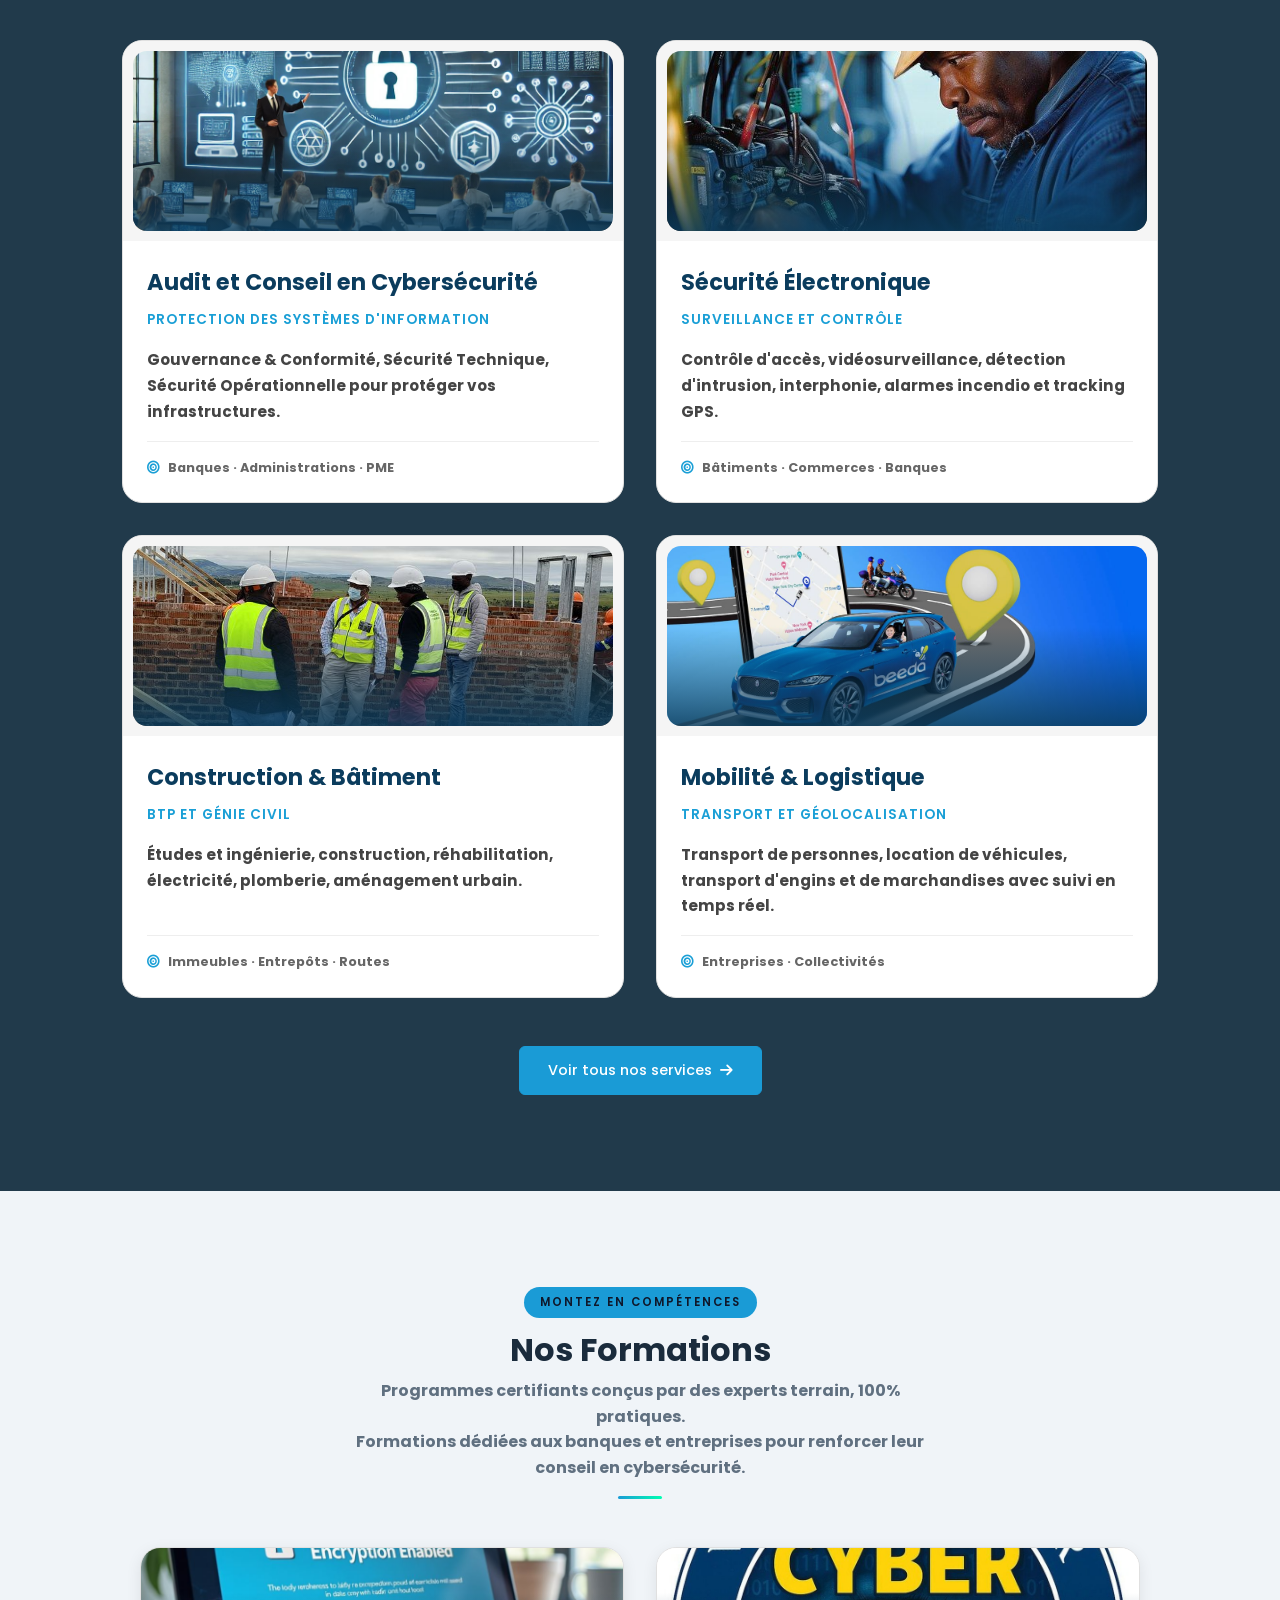
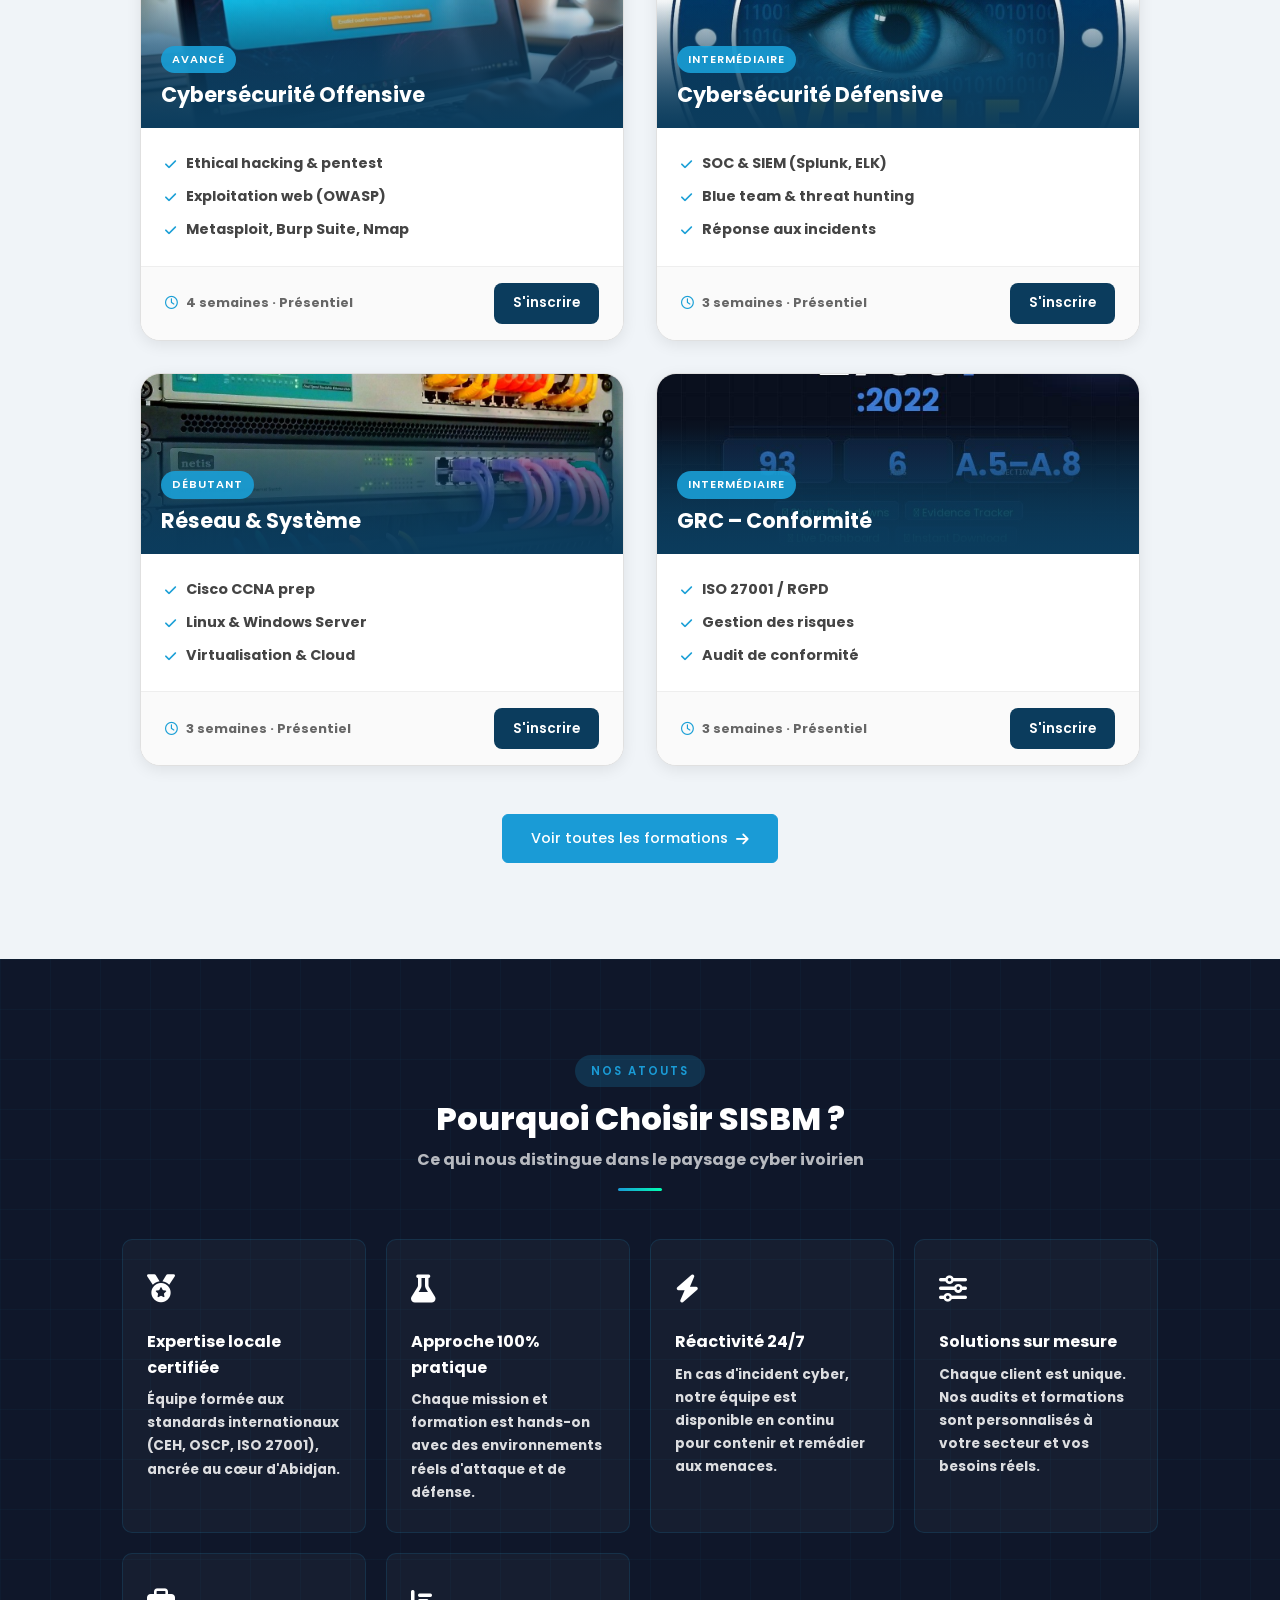
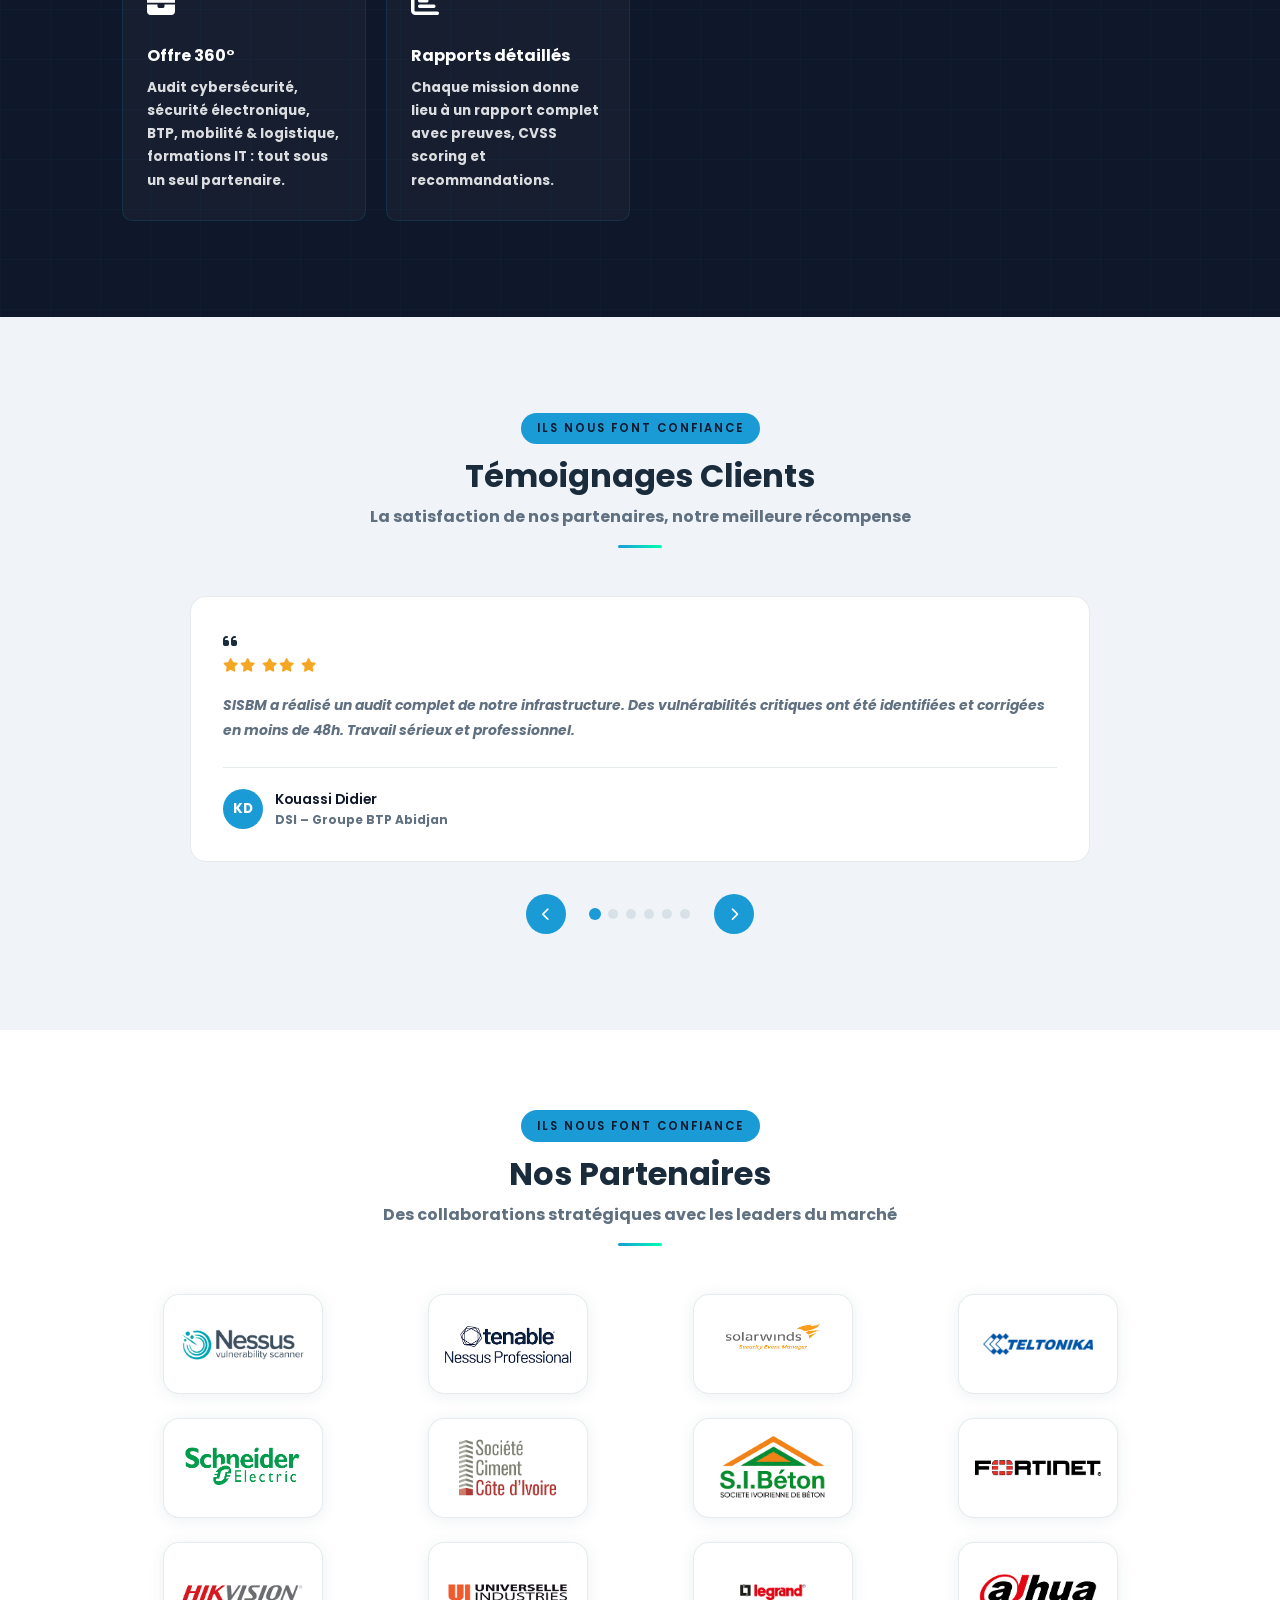
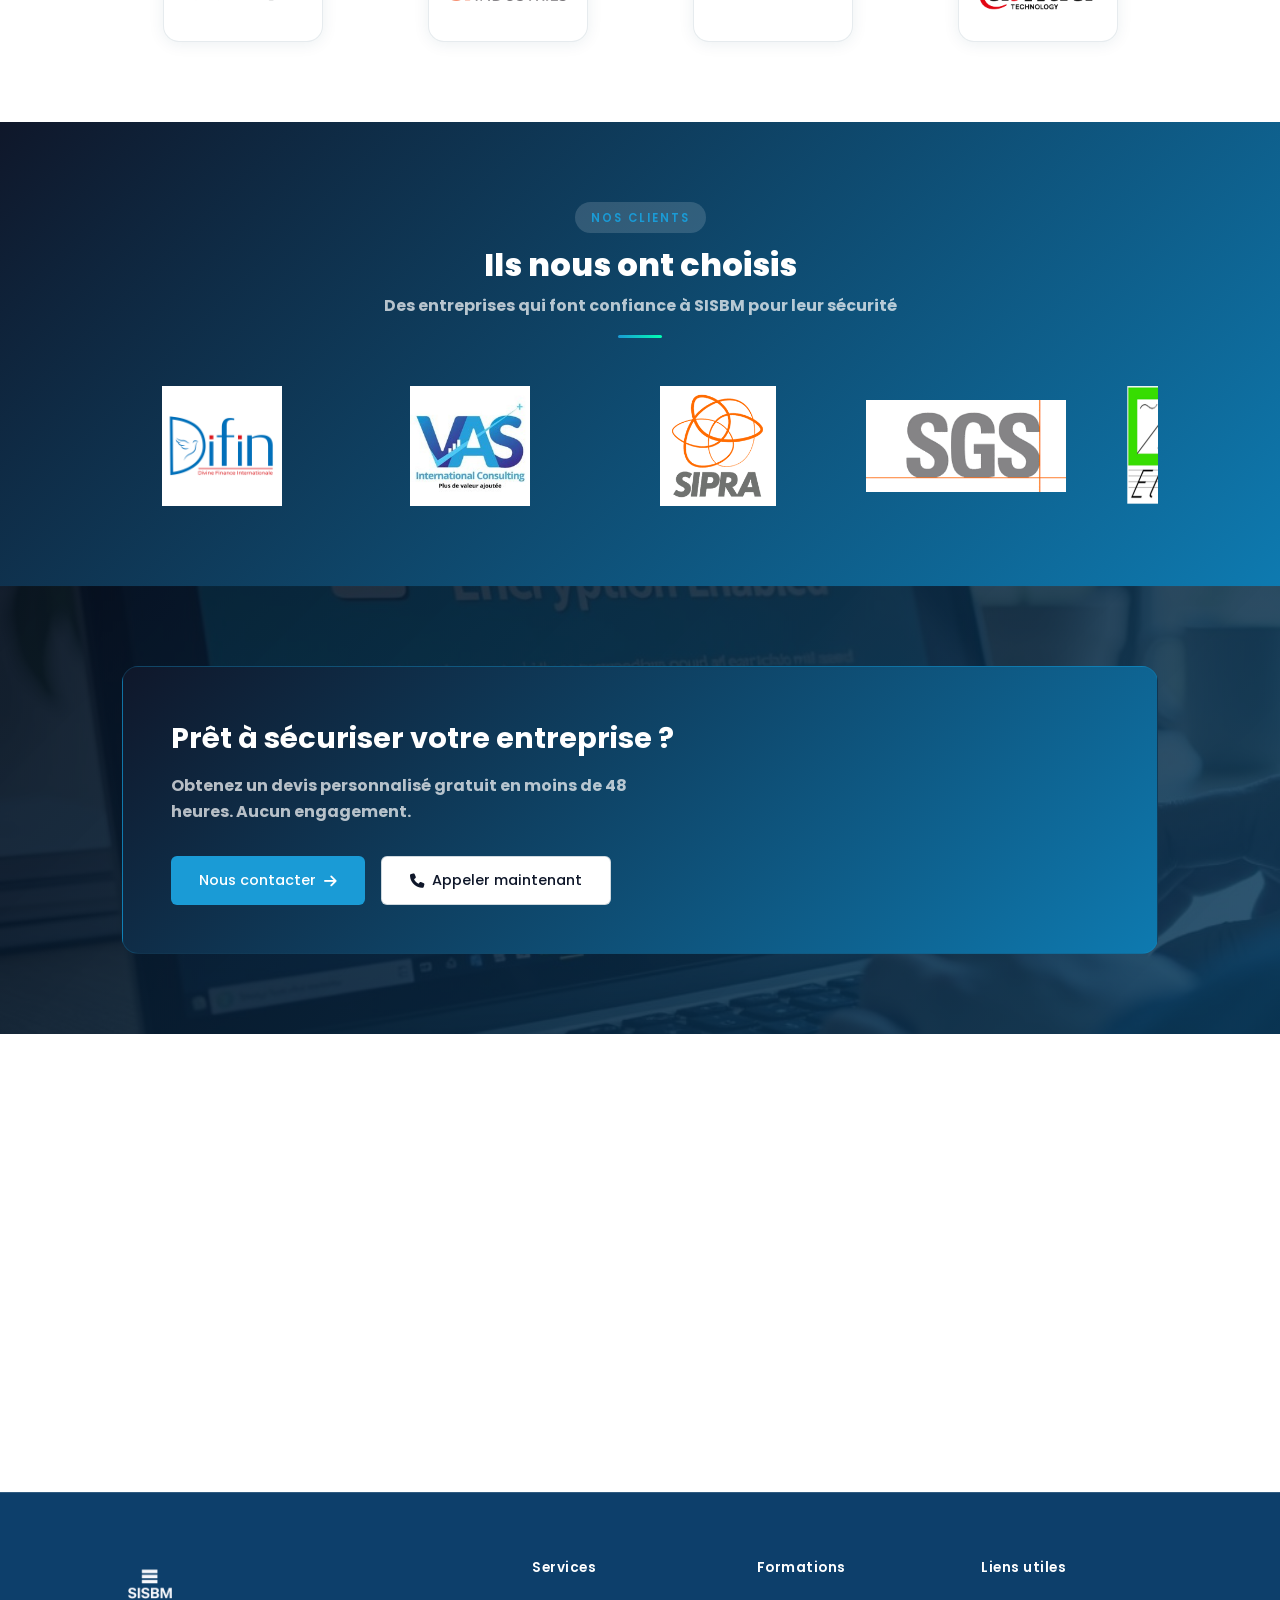
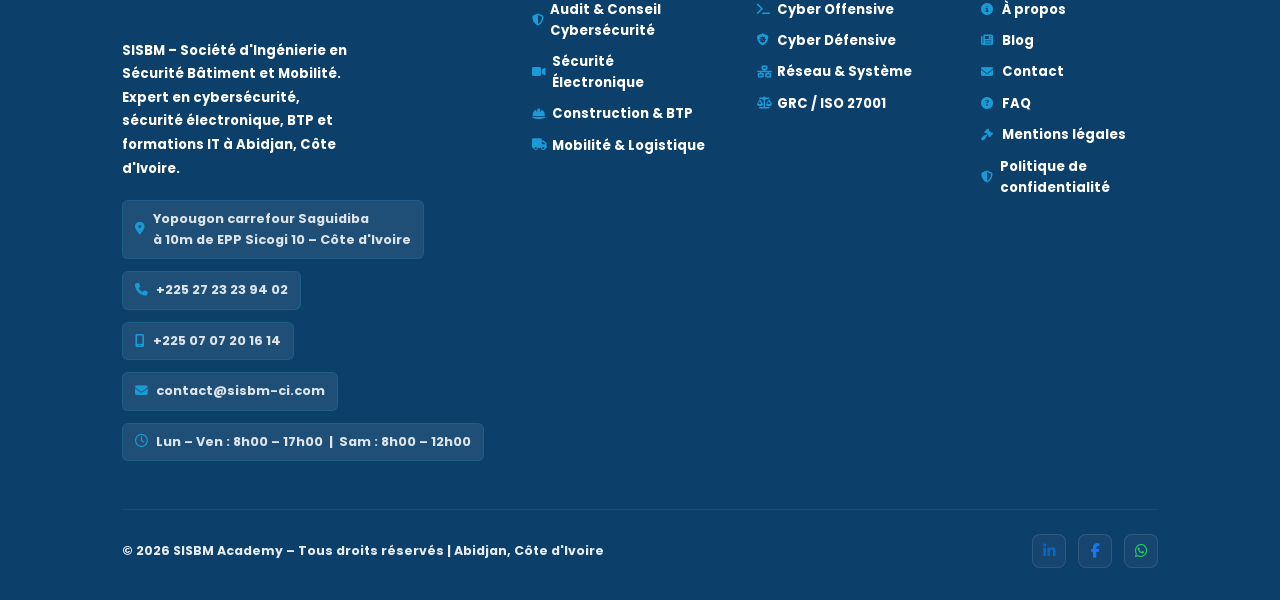
==== commit 28937a80: "mise a jour" ====
--- a/index.html
+++ b/index.html
@@ -221,12 +221,12 @@
     <div class="container director-grid">
       <div class="director-text" data-aos>
         <span class="tag">
-          <i class="fa-solid fa-quote-left"></i> Mot du Directeur
+          <i class="fa-solid fa-quote-left"></i>Engagement et vision
         </span>
-        <h2>Engagement et vision</h2>
+        
         <p>Chez SISBM, notre mission est de renforcer la sécurité des entreprises ivoiriennes et africaines en alliant expertise technique et proximité locale. Nous investissons dans des solutions durables, des formations pratiques et un accompagnement sur-mesure pour chaque projet.</p>
         <p>Je vous invite à faire confiance à notre équipe pour bâti une stratégie de sécurité complète, de la cybersécurité au BTP, en passant par la mobilité et le tracking GPS.</p>
-        <strong>– M. Bamba, Directeur Général SISBM</strong>
+        <strong>SISBM</strong>
       </div>
     </div>
   </section>
@@ -250,7 +250,7 @@
         <!-- Carte 1: Cybersécurité -->
         <a href="service-cybersecurite.html#cybersec" class="expertise-card" data-aos data-aos-delay="100">
           <div class="ec-image-wrap">
-            <img src="images/audit & consieil.jpg" alt="Cybersécurité" class="ec-image" />
+            <img src="images/audit et conseil en cybersécurité c.jpg" alt="Cybersécurité" class="ec-image" />
             <div class="ec-overlay"></div>
             <div class="ec-link-icon"><i class="fa-solid fa-arrow-right"></i></div>
           </div>
@@ -761,7 +761,7 @@
         <div class="footer-contact-info">
           <div class="fci-item">
             <i class="fa-solid fa-location-dot"></i>
-            <span>23 BP 4326 Abidjan 23 – Côte d'Ivoire</span>
+            <span>Yopougon carrefour Saguidiba<br>à 10m de EPP Sicogi 10 – Côte d'Ivoire</span>
           </div>
           <div class="fci-item">
             <i class="fa-solid fa-phone"></i>
--- a/css/services.css
+++ b/css/services.css
@@ -1,6 +1,24 @@
 /* =============================================
    Service: Audit & Conseil Cybersécurité
    ============================================= */
+
+:root {
+  --navy:       #0E7AB0;
+  --navy-mid:   #0E7AB0;
+  --blue:       #0E7AB0;
+  --cyan:       #1A9FD6;
+  --cyan-light: #4BB8E8;
+  --green:      #00FFB2;
+  --white:      #FFFFFF;
+  --gray-bg:    #F0F4F8;
+  --text:       #1A2B3C;
+  --muted:      #607080;
+  --border:     rgba(11,60,93,0.1);
+  --tr:         0.25s ease;
+  --r-sm:       6px;
+  --r-md:       10px;
+  --r-lg:       16px;
+}
 
 .objective-card {
   display: flex;
